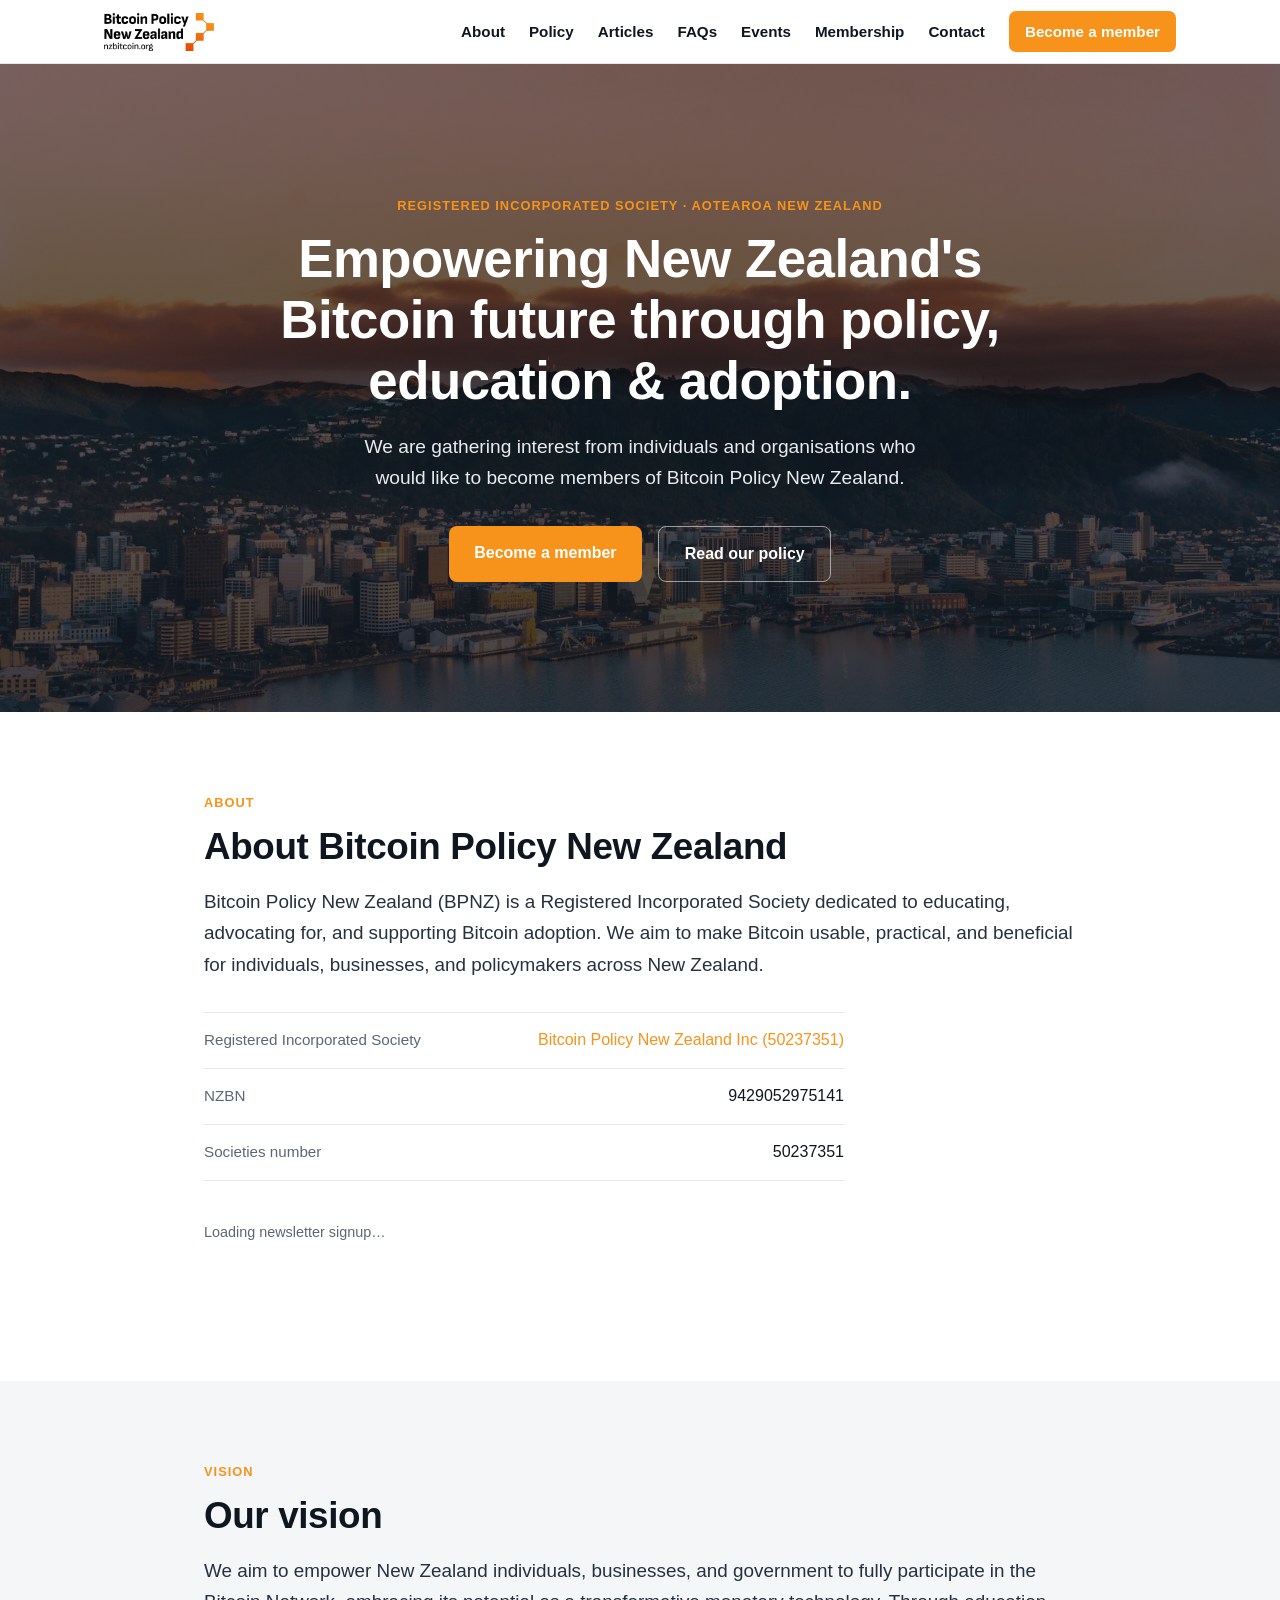
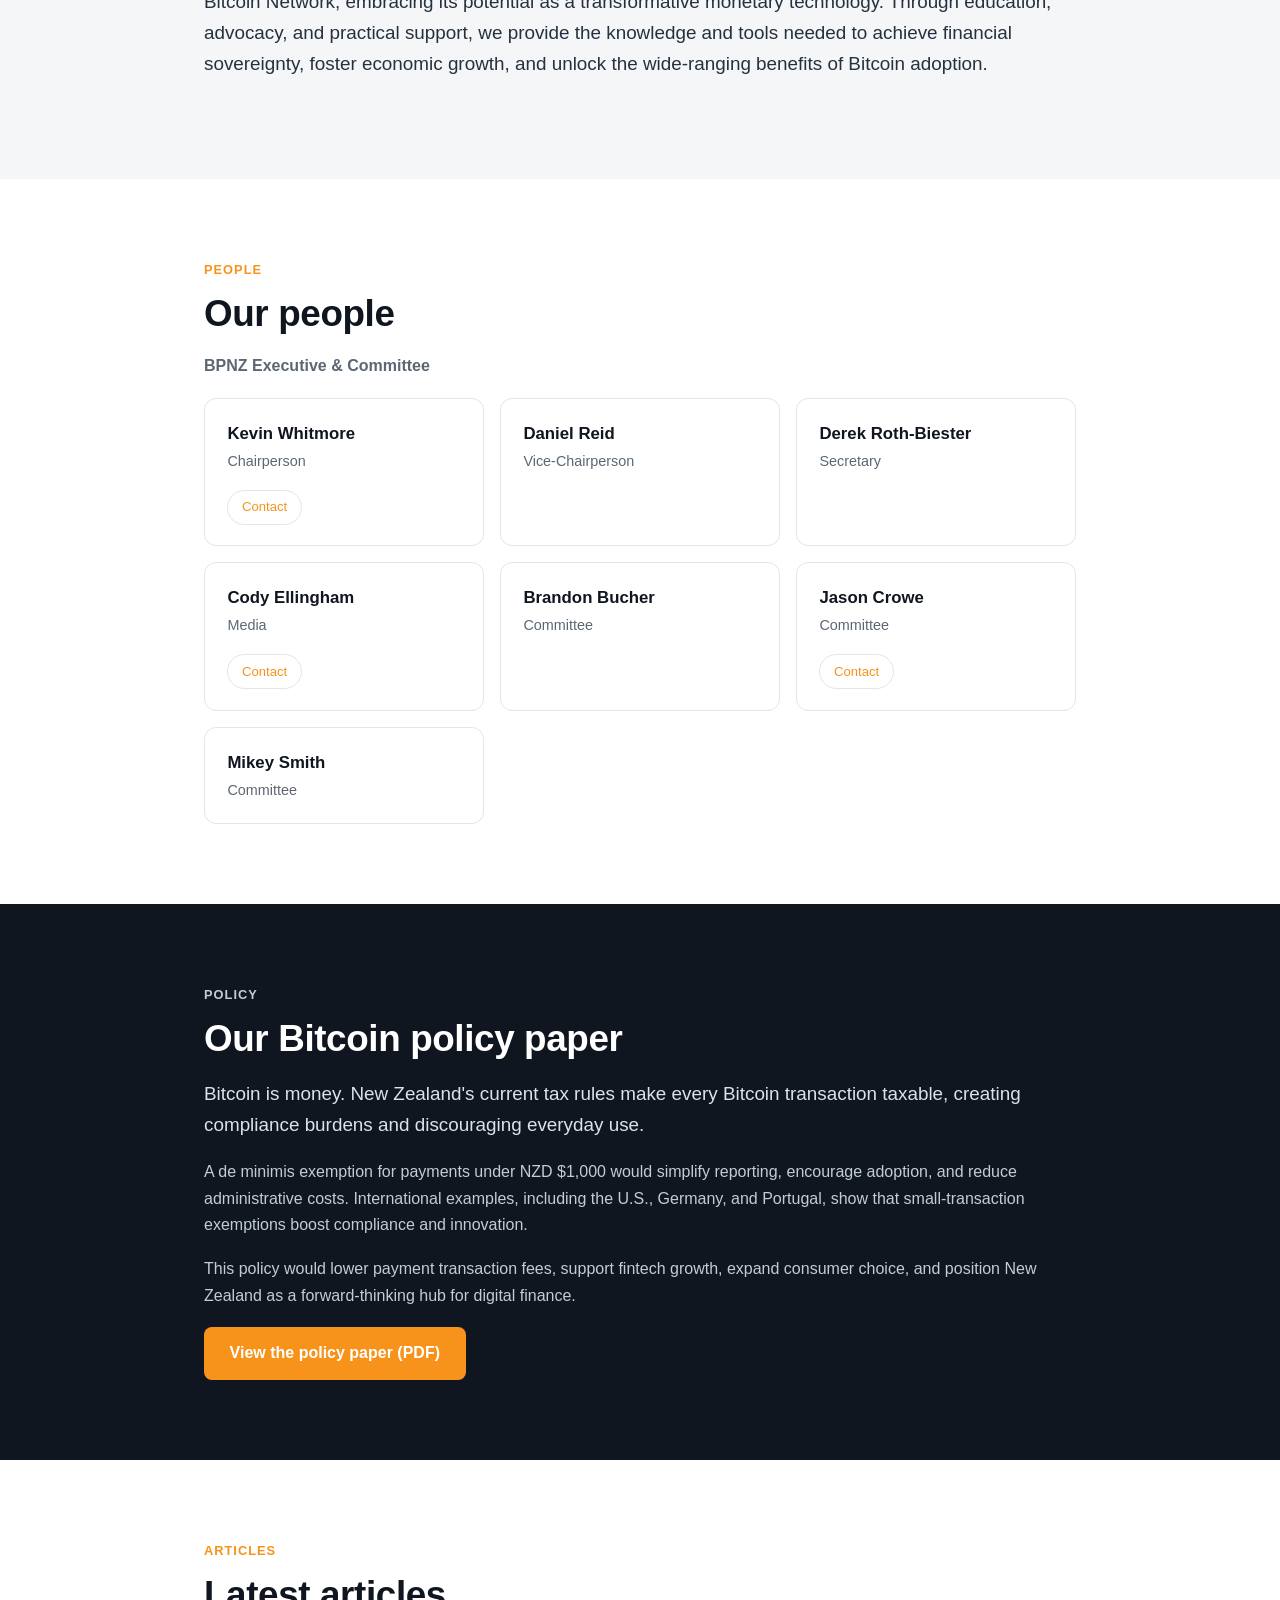
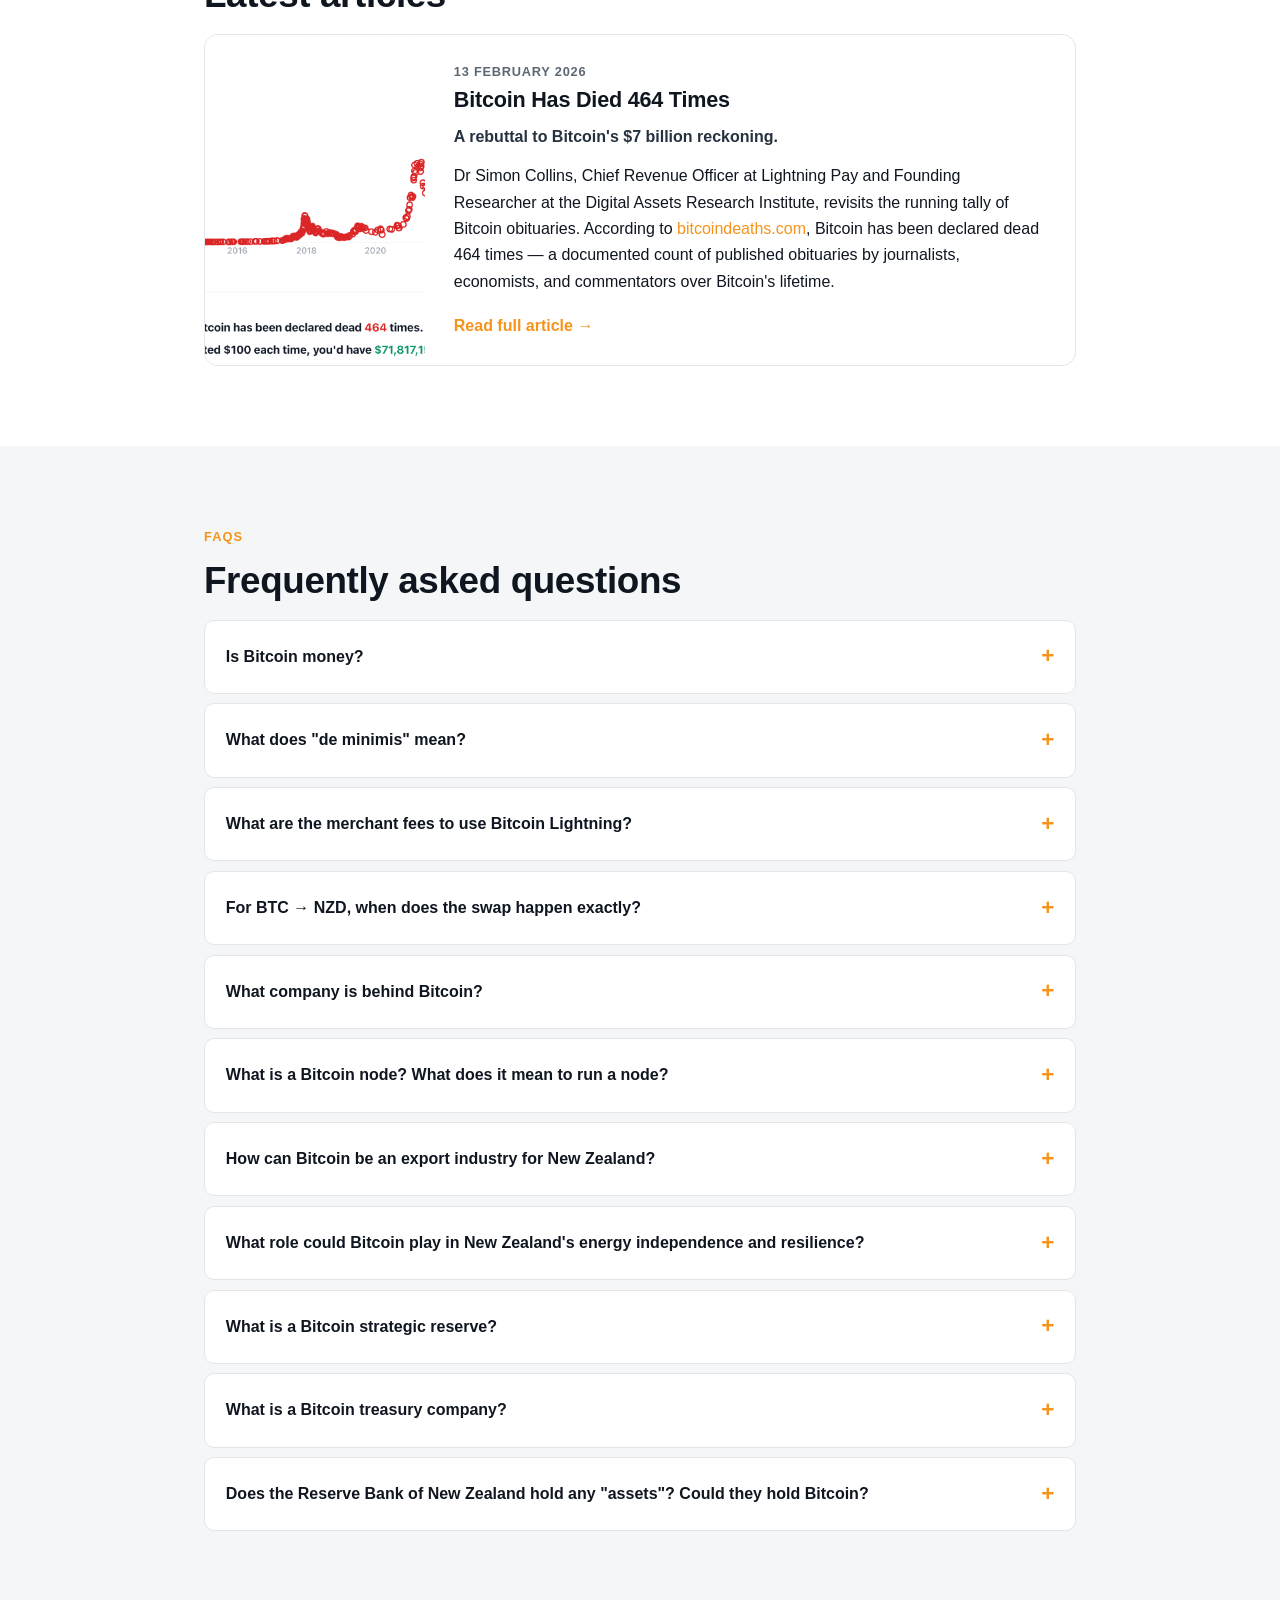
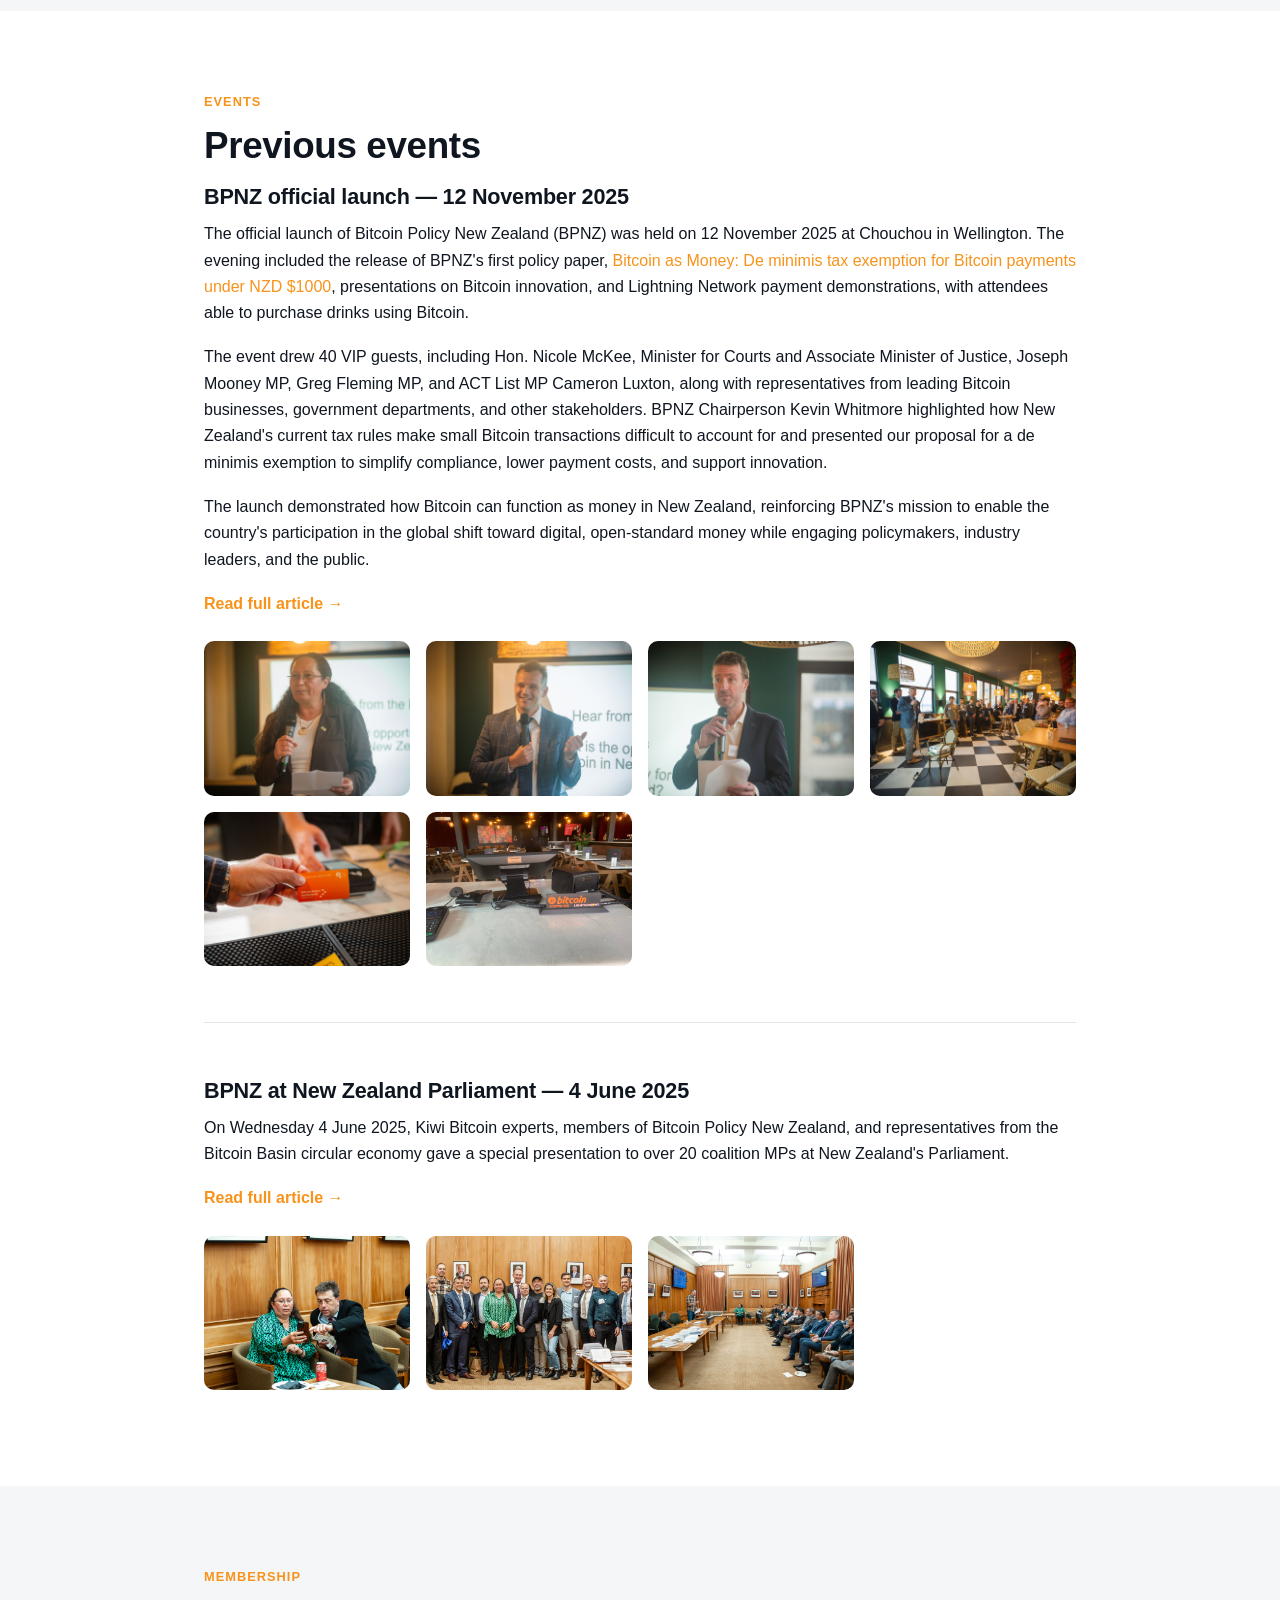
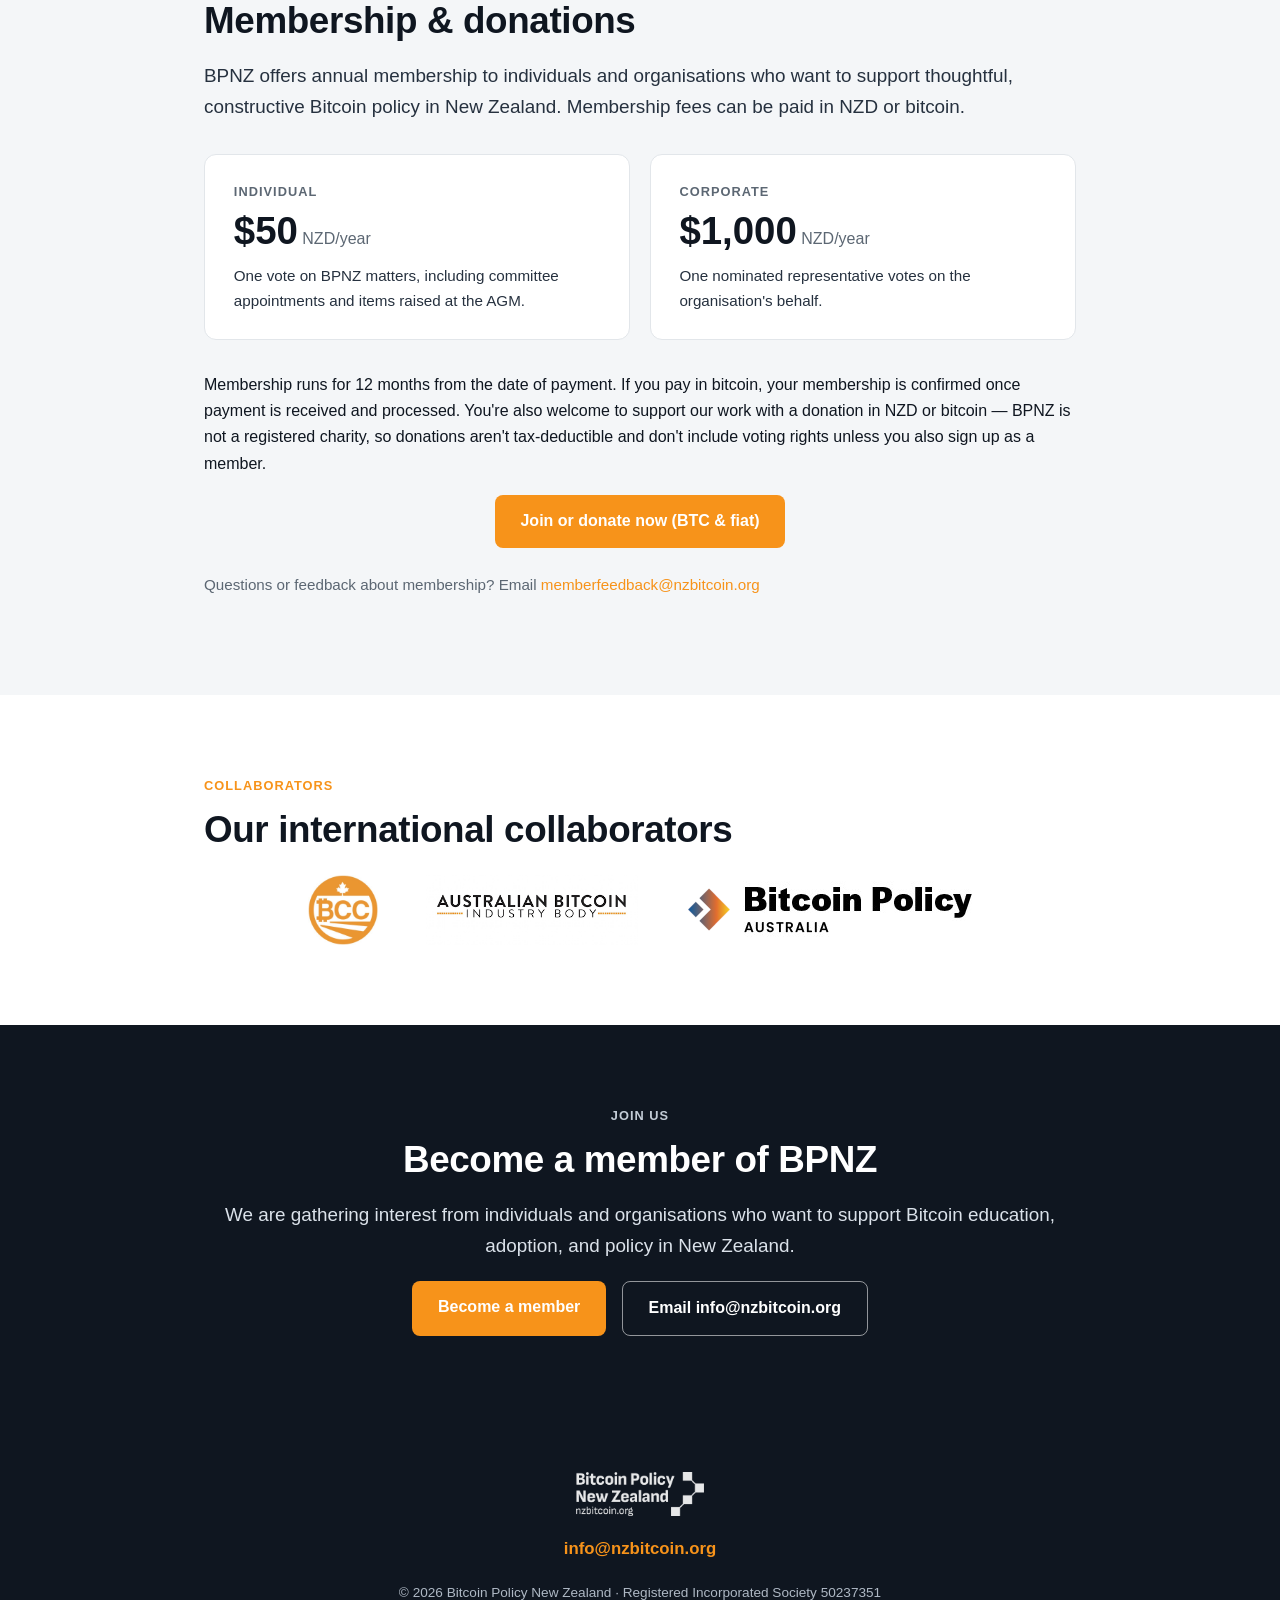
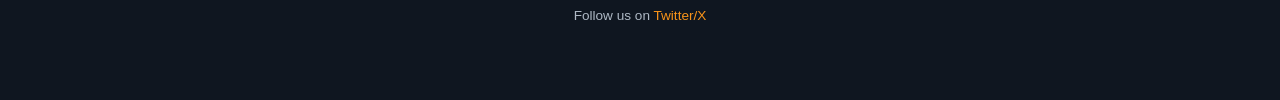
==== index.html @ 6578c751 "Add files via upload" ====
<!DOCTYPE html>
<html lang="en">
<head>
<meta charset="UTF-8">
<meta name="viewport" content="width=device-width, initial-scale=1.0">
<title>Bitcoin Policy New Zealand — Bitcoin for Kiwis</title>
<meta name="description" content="Bitcoin Policy New Zealand is a Registered Incorporated Society promoting Bitcoin education, adoption, and policy in New Zealand.">
<link rel="icon" href="favicon.png" type="image/png">

<!-- Open Graph / Facebook -->
<meta property="og:type" content="website">
<meta property="og:url" content="https://nzbitcoin.org/">
<meta property="og:title" content="Bitcoin Policy New Zealand">
<meta property="og:description" content="Promoting the adoption and use of Bitcoin in New Zealand.">
<meta property="og:image" content="https://nzbitcoin.org/ogp.jpg">

<!-- Twitter Card -->
<meta name="twitter:card" content="summary_large_image">
<meta name="twitter:title" content="Bitcoin Policy New Zealand">
<meta name="twitter:description" content="Promoting the adoption and use of Bitcoin in New Zealand.">
<meta name="twitter:image" content="https://nzbitcoin.org/ogp.jpg">

<style>
/* ============================================================
   Bitcoin Policy New Zealand — shared stylesheet
   Used by index.html and every article page.
   Colour + type tokens live in :root so they are easy to change.
   ============================================================ */

:root{
  --orange:      #f7931a;   /* Bitcoin brand orange */
  --orange-dark: #e07b00;
  --ink:         #0f1620;   /* deep navy-black, page text + dark bands */
  --ink-soft:    #26313f;
  --paper:       #ffffff;
  --tint:        #f4f6f8;   /* light grey band */
  --line:        #e2e6ea;   /* hairline dividers */
  --muted:       #5c6773;   /* secondary text */
  --wrap:        920px;

  --display: -apple-system, BlinkMacSystemFont, 'Segoe UI', Roboto, Helvetica, Arial, sans-serif;
  --body:    -apple-system, BlinkMacSystemFont, 'Segoe UI', Roboto, Helvetica, Arial, sans-serif;
}

*{ box-sizing:border-box; }

html{ scroll-behavior:smooth; }

body{
  margin:0;
  font-family:var(--body);
  color:var(--ink);
  background:var(--paper);
  line-height:1.65;
  -webkit-font-smoothing:antialiased;
}

img{ max-width:100%; display:block; }

a{ color:var(--orange); text-decoration:none; }
a:hover{ text-decoration:underline; }

h1,h2,h3{ font-family:var(--display); line-height:1.15; letter-spacing:-0.01em; }

/* ---------- Layout helpers ---------- */
.wrap{ max-width:var(--wrap); margin:0 auto; padding:0 1.5rem; }
.wrap-center{ text-align:center; }

.band{ padding:5rem 0; }
.band-tint{ background:var(--tint); }
.band-dark{ background:var(--ink); color:#e8ecf1; }
.band-dark p{ color:#c3ccd6; }
.band-dark h2{ color:#fff; }
.band-dark a{ color:var(--orange); }

/* ---------- Eyebrow (small section label) ---------- */
.eyebrow{
  font-family:var(--display);
  font-weight:600;
  font-size:.8rem;
  letter-spacing:.08em;
  text-transform:uppercase;
  color:var(--orange);
  margin:0 0 .8rem;
}
.eyebrow-light{ color:var(--orange); }

/* ---------- Headings + text ---------- */
h2{ font-size:clamp(1.7rem, 3vw, 2.3rem); font-weight:700; margin:0 0 1.1rem; }
h3{ font-size:1.35rem; font-weight:700; margin:0 0 .7rem; }
.lead{ font-size:1.18rem; color:var(--ink-soft); margin:0 0 1.2rem; }
.band-dark .lead{ color:#dbe2ea; }
p{ margin:0 0 1.1rem; }
.section-note{ font-family:var(--display); font-weight:600; color:var(--muted); margin:0 0 1.2rem; }

/* ---------- Buttons ---------- */
.btn{
  display:inline-block;
  font-family:var(--display);
  font-weight:700;
  font-size:1rem;
  padding:.85rem 1.6rem;
  border-radius:8px;
  cursor:pointer;
  transition:transform .15s ease, background .2s ease;
}
.btn:hover{ text-decoration:none; transform:translateY(-1px); }
.btn-primary,
.btn-primary:link,
.btn-primary:visited{ background:var(--orange); color:#fff; }
.btn-primary:hover{ background:var(--orange-dark); color:#fff; }
.btn-ghost,
.btn-ghost:link,
.btn-ghost:visited{ background:transparent; color:#fff; border:1.5px solid rgba(255,255,255,.55); }
.btn-ghost:hover{ border-color:#fff; }
.band:not(.band-dark) .btn-ghost{ color:var(--ink); border-color:var(--line); }

/* ---------- Site nav ---------- */
.site-nav{
  position:sticky; top:0; z-index:50;
  background:rgba(255,255,255,.92);
  backdrop-filter:saturate(180%) blur(10px);
  border-bottom:1px solid var(--line);
}
.nav-inner{
  max-width:1120px; margin:0 auto;
  display:flex; align-items:center; justify-content:space-between;
  padding:.7rem 1.5rem;
}
.nav-logo img{ height:38px; width:auto; }
.nav-links{ display:flex; align-items:center; gap:1.5rem; }
.nav-links a{
  font-family:var(--display); font-weight:600; font-size:.95rem;
  color:var(--ink);
}
.nav-links a:hover{ color:var(--orange); text-decoration:none; }
.nav-cta{
  background:var(--orange); color:#fff !important;
  padding:.5rem 1rem; border-radius:7px;
}
.nav-cta:hover{ background:var(--orange-dark); }

.nav-toggle{
  display:none; flex-direction:column; gap:5px;
  background:none; border:none; cursor:pointer; padding:.4rem;
}
.nav-toggle span{ width:24px; height:2px; background:var(--ink); display:block; }

/* ---------- Hero ---------- */
.hero{
  position:relative;
  background-size:cover; background-position:center;
  color:#fff;
  padding:7rem 1.5rem;
  min-height:72vh;
  display:flex; align-items:center;
}
.hero-overlay{
  position:absolute; inset:0;
  background:linear-gradient(180deg, rgba(15,22,32,.55), rgba(15,22,32,.78));
}
.hero-content{ position:relative; max-width:760px; margin:0 auto; text-align:center; }
.hero h1{
  font-size:clamp(2rem, 5vw, 3.3rem);
  font-weight:700;
  margin:0 0 1.2rem;
}
.hero-lede{ font-size:1.2rem; color:#e8ecf1; margin:0 auto 2rem; max-width:600px; }
.hero-actions{ display:flex; gap:1rem; justify-content:center; flex-wrap:wrap; }

/* ---------- Organisation details ---------- */
.org-details{
  margin:2rem 0;
  border-top:1px solid var(--line);
  max-width:640px;
}
.org-row{
  display:grid;
  grid-template-columns:1fr auto;
  gap:1.5rem;
  align-items:baseline;
  padding:.9rem 0;
  border-bottom:1px solid var(--line);
}
.org-row dt{ color:var(--muted); font-size:.95rem; }
.org-row dd{ margin:0; font-weight:500; text-align:right; }

/* ---------- People grid ---------- */
.people-grid{
  list-style:none; padding:0; margin:0;
  display:grid; grid-template-columns:repeat(auto-fill, minmax(240px,1fr)); gap:1rem;
}
.person{
  background:var(--paper);
  border:1px solid var(--line);
  border-radius:12px;
  padding:1.3rem 1.4rem;
  display:flex;
  flex-direction:column;
  justify-content:space-between;
  gap:1rem;
}
.person-info{ display:flex; flex-direction:column; gap:.15rem; }
.person-name{ font-family:var(--display); font-weight:600; font-size:1.05rem; }
.person-role{ color:var(--muted); font-size:.9rem; font-weight:500; }
.person-email{
  align-self:flex-start;
  font-family:var(--display); font-weight:500; font-size:.82rem;
  color:var(--orange);
  border:1px solid var(--line);
  border-radius:999px;
  padding:.35rem .85rem;
  white-space:nowrap;
  transition:background .15s ease, border-color .15s ease;
}
.person-email:hover{ text-decoration:none; background:var(--orange); color:#fff; border-color:var(--orange); }

/* ---------- Newsletter embed (MailerLite) ---------- */
/* MailerLite's script injects the form into this div. The min-height and
   spacing here stop the container collapsing before/while the form loads. */
.ml-embedded{
  margin:2.5rem 0 0;
  min-height:80px;
}
.ml-embedded:empty::before{
  content:"Loading newsletter signup…";
  display:block;
  color:var(--muted);
  font-size:.9rem;
}

/* ---------- Membership tiers ---------- */
.tiers{
  display:grid;
  grid-template-columns:repeat(auto-fit, minmax(240px,1fr));
  gap:1.2rem;
  margin:2rem 0;
}
.tier{
  background:var(--paper);
  border:1px solid var(--line);
  border-radius:12px;
  padding:1.6rem 1.8rem;
}
.tier-name{
  font-weight:600; font-size:.8rem; letter-spacing:.08em; text-transform:uppercase;
  color:var(--muted); margin:0 0 .6rem;
}
.tier-price{
  font-size:2.4rem; font-weight:700; color:var(--ink); margin:0 0 .8rem; line-height:1;
}
.tier-price span{ font-size:1rem; font-weight:400; color:var(--muted); }
.tier-note{ margin:0; color:var(--ink-soft); font-size:.95rem; }
.membership-feedback{ margin-top:1.5rem; color:var(--muted); font-size:.95rem; }

/* ---------- Articles ---------- */
.article-list{ display:grid; gap:2rem; }
.article-card{
  display:grid; grid-template-columns:220px 1fr; gap:1.8rem;
  background:var(--paper);
  border:1px solid var(--line);
  border-radius:14px;
  overflow:hidden;
  transition:box-shadow .2s ease, transform .2s ease;
}
.article-card:hover{ box-shadow:0 12px 30px rgba(15,22,32,.09); transform:translateY(-2px); }
.article-thumb{ display:block; }
.article-thumb img{ height:100%; width:100%; object-fit:cover; }
.article-body{ padding:1.6rem 1.8rem 1.6rem 0; }
.article-date{ font-family:var(--display); font-weight:600; font-size:.8rem; letter-spacing:.06em; text-transform:uppercase; color:var(--muted); margin:0 0 .4rem; }
.article-standfirst{ font-weight:600; color:var(--ink-soft); margin:0 0 .8rem; }
.read-more{ font-family:var(--display); font-weight:700; }

/* ---------- FAQ ---------- */
.faq{ display:grid; gap:.6rem; }
.faq details{
  background:var(--paper);
  border:1px solid var(--line);
  border-radius:10px;
  padding:0 1.3rem;
}
.faq summary{
  font-family:var(--display); font-weight:600;
  cursor:pointer; list-style:none;
  padding:1.1rem 0;
  display:flex; justify-content:space-between; align-items:center; gap:1rem;
}
.faq summary::-webkit-details-marker{ display:none; }
.faq summary::after{ content:"+"; color:var(--orange); font-size:1.4rem; font-weight:700; }
.faq details[open] summary::after{ content:"–"; }
.faq details > p, .faq details > ul{ margin:0 0 1.2rem; color:var(--ink-soft); }
.faq details > ul{ padding-left:1.2rem; }

/* ---------- Events + gallery ---------- */
.event{ margin-bottom:1rem; }
.gallery{
  display:grid; grid-template-columns:repeat(auto-fill, minmax(200px,1fr)); gap:1rem;
  margin-top:1.5rem;
}
.gallery img{ border-radius:10px; aspect-ratio:4/3; object-fit:cover; width:100%; }
.rule{ border:none; border-top:1px solid var(--line); margin:3.5rem 0; }

/* ---------- Sponsors ---------- */
.sponsors{
  display:flex; align-items:center; justify-content:center;
  gap:3rem; flex-wrap:wrap; margin-top:1.5rem;
}
.sponsors img{ max-height:70px; width:auto; filter:grayscale(.15); transition:filter .2s ease; }
.sponsors a:hover img{ filter:grayscale(0); }

/* ---------- Footer ---------- */
.site-footer{ background:var(--ink); color:#aeb8c4; padding:3.5rem 0; text-align:center; }
.footer-logo{ height:44px; width:auto; margin:0 auto 1.2rem; filter:brightness(0) invert(1); opacity:.9; }
.footer-contact a{ font-family:var(--display); font-weight:700; font-size:1.05rem; }
.footer-meta{ font-size:.85rem; margin-top:1rem; line-height:1.7; }

/* ============================================================
   Article page specific
   ============================================================ */
.article-page{ max-width:720px; margin:0 auto; padding:3.5rem 1.5rem 4rem; }
.article-page .back-link{ font-family:var(--display); font-weight:600; font-size:.9rem; display:inline-block; margin-bottom:2rem; }
.article-page h1{ font-size:clamp(1.9rem, 4vw, 2.7rem); font-weight:700; margin:0 0 .8rem; }
.article-page .article-meta{ font-family:var(--display); font-weight:600; color:var(--muted); text-transform:uppercase; letter-spacing:.06em; font-size:.8rem; margin:0 0 2rem; }
.article-page .article-hero{ border-radius:14px; margin:0 0 2rem; }
.article-page p{ font-size:1.12rem; color:var(--ink-soft); }
.article-page h2{ font-size:1.5rem; margin-top:2.5rem; }
.article-page blockquote{
  border-left:4px solid var(--orange);
  margin:2rem 0; padding:.4rem 0 .4rem 1.5rem;
  font-size:1.2rem; font-style:italic; color:var(--ink);
}

/* ============================================================
   Responsive
   ============================================================ */
/* Nav collapses to hamburger a bit earlier so the row never crowds */
@media (max-width:900px){
  .nav-links{
    position:fixed; inset:57px 0 auto 0;
    flex-direction:column; align-items:flex-start; gap:0;
    background:#fff; border-bottom:1px solid var(--line);
    padding:.5rem 1.5rem 1.2rem;
    display:none;
  }
  .nav-links.open{ display:flex; }
  .nav-links a{ padding:.8rem 0; width:100%; }
  .nav-cta{ margin-top:.8rem; padding:.7rem 1.1rem; width:auto; text-align:center; }
  .nav-toggle{ display:flex; }
}

@media (max-width:820px){
  .article-card{ grid-template-columns:1fr; }
  .article-thumb img{ height:200px; }
  .article-body{ padding:0 1.4rem 1.6rem; }
}

@media (prefers-reduced-motion:reduce){
  *{ scroll-behavior:auto !important; transition:none !important; }
}

</style>

<!-- MailerLite Universal -->
<script>
  (function(w,d,e,u,f,l,n){w[f]=w[f]||function(){(w[f].q=w[f].q||[])
  .push(arguments);},l=d.createElement(e),l.async=1,l.src=u,
  n=d.getElementsByTagName(e)[0],n.parentNode.insertBefore(l,n);})
  (window,document,'script','https://assets.mailerlite.com/js/universal.js','ml');
  ml('account', '2349931');
</script>
<!-- End MailerLite Universal -->
</head>
<body>

<!-- ============================================================
     SITE NAVIGATION  (shared across all pages)
     ============================================================ -->
<header class="site-nav" id="top">
  <div class="nav-inner">
    <a class="nav-logo" href="index.html">
      <img src="logo.png" alt="Bitcoin Policy New Zealand">
    </a>
    <button class="nav-toggle" aria-label="Toggle menu" aria-expanded="false">
      <span></span><span></span><span></span>
    </button>
    <nav class="nav-links">
      <a href="#about">About</a>
      <a href="#policy">Policy</a>
      <a href="#articles">Articles</a>
      <a href="#faqs">FAQs</a>
      <a href="#events">Events</a>
      <a href="#membership">Membership</a>
      <a href="#contact">Contact</a>
      <a class="nav-cta" href="https://btcpay.nzbitcoin.org/" target="_blank" rel="noopener">Become a member</a>
    </nav>
  </div>
</header>

<!-- ============================================================
     HERO
     ============================================================ -->
<section class="hero" style="background-image:url('wellington.jpg');">
  <div class="hero-overlay"></div>
  <div class="hero-content">
    <p class="eyebrow eyebrow-light">Registered Incorporated Society · Aotearoa New Zealand</p>
    <h1>Empowering New Zealand's Bitcoin future through policy, education&nbsp;&amp; adoption.</h1>
    <p class="hero-lede">We are gathering interest from individuals and organisations who would like to become members of Bitcoin Policy New Zealand.</p>
    <div class="hero-actions">
      <a class="btn btn-primary" href="https://btcpay.nzbitcoin.org/" target="_blank" rel="noopener">Become a member</a>
      <a class="btn btn-ghost" href="#policy">Read our policy</a>
    </div>
  </div>
</section>

<main>

<!-- ============================================================
     ABOUT  ·  content zone
     ============================================================ -->
<section class="band" id="about">
  <div class="wrap">
    <p class="eyebrow">About</p>
    <h2>About Bitcoin Policy New Zealand</h2>
    <p class="lead">Bitcoin Policy New Zealand (BPNZ) is a Registered Incorporated Society dedicated to educating, advocating for, and supporting Bitcoin adoption. We aim to make Bitcoin usable, practical, and beneficial for individuals, businesses, and policymakers across New Zealand.</p>

    <dl class="org-details">
      <div class="org-row">
        <dt>Registered Incorporated Society</dt>
        <dd><a target="_blank" rel="noopener" href="https://app.businessregisters.govt.nz/sber-businesses/viewInstance/view.html?id=229a78e05307b6d8bf1b29667f00cb17c194dfdf770473d6">Bitcoin Policy New Zealand Inc (50237351)</a></dd>
      </div>
      <div class="org-row">
        <dt>NZBN</dt>
        <dd>9429052975141</dd>
      </div>
      <div class="org-row">
        <dt>Societies number</dt>
        <dd>50237351</dd>
      </div>
    </dl>

    <div class="ml-embedded" data-form="wh4HwA"></div>
  </div>
</section>

<!-- ============================================================
     VISION  ·  content zone
     ============================================================ -->
<section class="band band-tint" id="vision">
  <div class="wrap">
    <p class="eyebrow">Vision</p>
    <h2>Our vision</h2>
    <p class="lead">We aim to empower New Zealand individuals, businesses, and government to fully participate in the Bitcoin Network, embracing its potential as a transformative monetary technology. Through education, advocacy, and practical support, we provide the knowledge and tools needed to achieve financial sovereignty, foster economic growth, and unlock the wide-ranging benefits of Bitcoin adoption.</p>
  </div>
</section>

<!-- ============================================================
     PEOPLE  ·  content zone
     ============================================================ -->
<section class="band" id="people">
  <div class="wrap">
    <p class="eyebrow">People</p>
    <h2>Our people</h2>
    <p class="section-note">BPNZ Executive &amp; Committee</p>
    <ul class="people-grid">
      <li class="person">
        <div class="person-info">
          <span class="person-name">Kevin Whitmore</span>
          <span class="person-role">Chairperson</span>
        </div>
        <a class="person-email" href="mailto:kev@nzbitcoin.org">Contact</a>
      </li>
      <li class="person">
        <div class="person-info">
          <span class="person-name">Daniel Reid</span>
          <span class="person-role">Vice-Chairperson</span>
        </div>
      </li>
      <li class="person">
        <div class="person-info">
          <span class="person-name">Derek Roth-Biester</span>
          <span class="person-role">Secretary</span>
        </div>
      </li>
      <li class="person">
        <div class="person-info">
          <span class="person-name">Cody Ellingham</span>
          <span class="person-role">Media</span>
        </div>
        <a class="person-email" href="mailto:cody.ellingham@nzbitcoin.org">Contact</a>
      </li>
      <li class="person">
        <div class="person-info">
          <span class="person-name">Brandon Bucher</span>
          <span class="person-role">Committee</span>
        </div>
      </li>
      <li class="person">
        <div class="person-info">
          <span class="person-name">Jason Crowe</span>
          <span class="person-role">Committee</span>
        </div>
        <a class="person-email" href="mailto:jason.crowe@nzbitcoin.org">Contact</a>
      </li>
      <li class="person">
        <div class="person-info">
          <span class="person-name">Mikey Smith</span>
          <span class="person-role">Committee</span>
        </div>
      </li>
    </ul>
  </div>
</section>

<!-- ============================================================
     POLICY  ·  content zone
     ============================================================ -->
<section class="band band-dark" id="policy">
  <div class="wrap">
    <p class="eyebrow eyebrow-light">Policy</p>
    <h2>Our Bitcoin policy paper</h2>
    <p class="lead">Bitcoin is money. New Zealand's current tax rules make every Bitcoin transaction taxable, creating compliance burdens and discouraging everyday use.</p>
    <p>A de minimis exemption for payments under NZD&nbsp;$1,000 would simplify reporting, encourage adoption, and reduce administrative costs. International examples, including the U.S., Germany, and Portugal, show that small-transaction exemptions boost compliance and innovation.</p>
    <p>This policy would lower payment transaction fees, support fintech growth, expand consumer choice, and position New Zealand as a forward-thinking hub for digital finance.</p>
    <a class="btn btn-primary" target="_blank" rel="noopener" href="BPNZ_Policy_Paper_De_minimis_Tax_Exemption_2025-11-12.pdf">View the policy paper (PDF)</a>
  </div>
</section>

<!-- ============================================================
     ARTICLES  ·  content zone
     Add new articles by copying an <article class="article-card"> block
     and creating a matching page in /articles/ from article-template.html
     ============================================================ -->
<section class="band" id="articles">
  <div class="wrap">
    <p class="eyebrow">Articles</p>
    <h2>Latest articles</h2>

    <div class="article-list">

      <!-- ARTICLE CARD START -->
      <article class="article-card">
        <a class="article-thumb" href="Bitcoin-Has-Died-464-Times.pdf" target="_blank" rel="noopener">
          <img src="bitcoin-deaths.png" alt="How many times has Bitcoin died?">
        </a>
        <div class="article-body">
          <p class="article-date">13 February 2026</p>
          <h3>Bitcoin Has Died 464 Times</h3>
          <p class="article-standfirst">A rebuttal to Bitcoin's $7 billion reckoning.</p>
          <p>Dr Simon Collins, Chief Revenue Officer at Lightning Pay and Founding Researcher at the Digital Assets Research Institute, revisits the running tally of Bitcoin obituaries. According to <a target="_blank" rel="noopener" href="https://bitcoindeaths.com/">bitcoindeaths.com</a>, Bitcoin has been declared dead 464 times — a documented count of published obituaries by journalists, economists, and commentators over Bitcoin's lifetime.</p>
          <a class="read-more" target="_blank" rel="noopener" href="Bitcoin-Has-Died-464-Times.pdf">Read full article →</a>
        </div>
      </article>
      <!-- ARTICLE CARD END -->

    </div>
  </div>
</section>

<!-- ============================================================
     FAQs  ·  content zone
     ============================================================ -->
<section class="band band-tint" id="faqs">
  <div class="wrap">
    <p class="eyebrow">FAQs</p>
    <h2>Frequently asked questions</h2>

    <div class="faq">
      <details>
        <summary>Is Bitcoin money?</summary>
        <p>Yes. Bitcoin functions as a store of value, medium of exchange, and unit of account, though it is not currently legal tender in New Zealand.</p>
      </details>
      <details>
        <summary>What does "de minimis" mean?</summary>
        <p>It means "too small to matter" in legal terms, often referring to tax exemptions for small amounts below a certain threshold.</p>
      </details>
      <details>
        <summary>What are the merchant fees to use Bitcoin Lightning?</summary>
        <p>Typically fractions of a cent for routing, plus any service fees from the provider.</p>
      </details>
      <details>
        <summary>For BTC → NZD, when does the swap happen exactly?</summary>
        <p>The swap occurs when the payment provider converts Bitcoin to NZD. Lightning settlement is instant, exchange settlement is seconds to minutes, and bank transfer can be up to 1–2 business days.</p>
      </details>
      <details>
        <summary>What company is behind Bitcoin?</summary>
        <p>No single company owns Bitcoin. It is an open, decentralised network. The Bitcoin Lightning network is also open-source and maintained by independent contributors.</p>
      </details>
      <details>
        <summary>What is a Bitcoin node? What does it mean to run a node?</summary>
        <p>A node is software that stores and verifies the Bitcoin blockchain. Running a node means enforcing the rules yourself and increasing security and independence.</p>
      </details>
      <details>
        <summary>How can Bitcoin be an export industry for New Zealand?</summary>
        <ul>
          <li>Through exporting energy via Bitcoin mining.</li>
          <li>Through software, services, and infrastructure built on Bitcoin and Lightning.</li>
          <li>Through education, IP, and technology development.</li>
        </ul>
      </details>
      <details>
        <summary>What role could Bitcoin play in New Zealand's energy independence and resilience?</summary>
        <ul>
          <li>Stabilising electricity demand.</li>
          <li>Monetising surplus renewable energy.</li>
          <li>Supporting remote or isolated energy projects.</li>
          <li>Helping finance new hydro, geothermal, and wind generation.</li>
        </ul>
      </details>
      <details>
        <summary>What is a Bitcoin strategic reserve?</summary>
        <p>A government-held Bitcoin reserve used for long-term savings, diversification, and protection against currency debasement.</p>
      </details>
      <details>
        <summary>What is a Bitcoin treasury company?</summary>
        <p>A company that holds Bitcoin as a core reserve asset for protection against inflation, diversification, or strategic positioning.</p>
      </details>
      <details>
        <summary>Does the Reserve Bank of New Zealand hold any "assets"? Could they hold Bitcoin?</summary>
        <p>Yes, the RBNZ holds foreign reserves and government bonds. They do not currently hold Bitcoin, but could do so if policy and legislation changed.</p>
      </details>
    </div>
  </div>
</section>

<!-- ============================================================
     EVENTS  ·  content zone
     ============================================================ -->
<section class="band" id="events">
  <div class="wrap">
    <p class="eyebrow">Events</p>
    <h2>Previous events</h2>

    <div class="event">
      <h3>BPNZ official launch — 12 November 2025</h3>
      <p>The official launch of Bitcoin Policy New Zealand (BPNZ) was held on 12 November 2025 at Chouchou in Wellington. The evening included the release of BPNZ's first policy paper, <a target="_blank" rel="noopener" href="BPNZ_Policy_Paper_De_minimis_Tax_Exemption_2025-11-12.pdf">Bitcoin as Money: De minimis tax exemption for Bitcoin payments under NZD $1000</a>, presentations on Bitcoin innovation, and Lightning Network payment demonstrations, with attendees able to purchase drinks using Bitcoin.</p>
      <p>The event drew 40 VIP guests, including Hon. Nicole McKee, Minister for Courts and Associate Minister of Justice, Joseph Mooney MP, Greg Fleming MP, and ACT List MP Cameron Luxton, along with representatives from leading Bitcoin businesses, government departments, and other stakeholders. BPNZ Chairperson Kevin Whitmore highlighted how New Zealand's current tax rules make small Bitcoin transactions difficult to account for and presented our proposal for a de minimis exemption to simplify compliance, lower payment costs, and support innovation.</p>
      <p>The launch demonstrated how Bitcoin can function as money in New Zealand, reinforcing BPNZ's mission to enable the country's participation in the global shift toward digital, open-standard money while engaging policymakers, industry leaders, and the public.</p>
      <p><a class="read-more" target="_blank" rel="noopener" href="https://www.thetransformationofvalue.com/articles/lightning-bolts-of-bitcoin-innovation-strike-the-capital">Read full article →</a></p>
      <div class="gallery">
        <img src="Hon-Nicole-McKee-BPNZ-launch.jpg" alt="Hon. Nicole McKee at the BPNZ Wellington launch" loading="lazy">
        <img src="Joseph-Mooney-BPNZ.jpg" alt="Joseph Mooney MP at the BPNZ launch" loading="lazy">
        <img src="BPNZ-chairperson-Kevin-Whitmore.jpg" alt="BPNZ Chairperson Kevin Whitmore" loading="lazy">
        <img src="BPNZ-launch-event.jpg" alt="The BPNZ launch event" loading="lazy">
        <img src="Bitcoin-Lightning-card-being-used-for-payments.jpg" alt="A Bitcoin Lightning card being used for payments" loading="lazy">
        <img src="Bitcoin-point-of-sale-Chouchou.jpg" alt="Bitcoin point of sale at Chouchou, Wellington" loading="lazy">
      </div>
    </div>

    <hr class="rule">

    <div class="event">
      <h3>BPNZ at New Zealand Parliament — 4 June 2025</h3>
      <p>On Wednesday 4 June 2025, Kiwi Bitcoin experts, members of Bitcoin Policy New Zealand, and representatives from the Bitcoin Basin circular economy gave a special presentation to over 20 coalition MPs at New Zealand's Parliament.</p>
      <p><a class="read-more" target="_blank" rel="noopener" href="https://www.thetransformationofvalue.com/articles/new-zealand-parliament-buzzes-with-bitcoin">Read full article →</a></p>
      <div class="gallery">
        <img src="gallery1.jpg" alt="BPNZ presentation at Parliament" loading="lazy">
        <img src="gallery2.jpg" alt="BPNZ presentation at Parliament" loading="lazy">
        <img src="gallery3.jpg" alt="BPNZ presentation at Parliament" loading="lazy">
      </div>
    </div>
  </div>
</section>

<!-- ============================================================
     MEMBERSHIP  ·  content zone
     Summary only — payment + full terms handled at BTCPay.
     ============================================================ -->
<section class="band band-tint" id="membership">
  <div class="wrap">
    <p class="eyebrow">Membership</p>
    <h2>Membership &amp; donations</h2>
    <p class="lead">BPNZ offers annual membership to individuals and organisations who want to support thoughtful, constructive Bitcoin policy in New Zealand. Membership fees can be paid in NZD or bitcoin.</p>

    <div class="tiers">
      <div class="tier">
        <p class="tier-name">Individual</p>
        <p class="tier-price">$50<span>&nbsp;NZD/year</span></p>
        <p class="tier-note">One vote on BPNZ matters, including committee appointments and items raised at the AGM.</p>
      </div>
      <div class="tier">
        <p class="tier-name">Corporate</p>
        <p class="tier-price">$1,000<span>&nbsp;NZD/year</span></p>
        <p class="tier-note">One nominated representative votes on the organisation's behalf.</p>
      </div>
    </div>

    <p>Membership runs for 12 months from the date of payment. If you pay in bitcoin, your membership is confirmed once payment is received and processed. You're also welcome to support our work with a donation in NZD or bitcoin — BPNZ is not a registered charity, so donations aren't tax-deductible and don't include voting rights unless you also sign up as a member.</p>

    <div class="hero-actions">
      <a class="btn btn-primary" href="https://btcpay.nzbitcoin.org/" target="_blank" rel="noopener">Join or donate now (BTC &amp; fiat)</a>
    </div>

    <p class="membership-feedback">Questions or feedback about membership? Email <a href="mailto:memberfeedback@nzbitcoin.org">memberfeedback@nzbitcoin.org</a></p>
  </div>
</section>

<!-- ============================================================
     COLLABORATORS  ·  content zone
     ============================================================ -->
<section class="band" id="collaborators">
  <div class="wrap">
    <p class="eyebrow">Collaborators</p>
    <h2>Our international collaborators</h2>
    <div class="sponsors">
      <a href="https://bitcoincoalition.ca/" target="_blank" rel="noopener">
        <img src="bcc.jpg" alt="Bitcoin Coalition of Canada" loading="lazy">
      </a>
      <a href="https://bitcoinindustrybody.org.au/" target="_blank" rel="noopener">
        <img src="abib.png" alt="Australian Bitcoin Industry Body" loading="lazy">
      </a>
      <a href="https://bitcoinpolicy.au/" target="_blank" rel="noopener">
        <img src="bitcoin-policy-australia-logo.png" alt="Bitcoin Policy Australia" loading="lazy">
      </a>
    </div>
  </div>
</section>

<!-- ============================================================
     CONTACT + MEMBERSHIP CTA  ·  content zone
     ============================================================ -->
<section class="band band-dark" id="contact">
  <div class="wrap wrap-center">
    <p class="eyebrow eyebrow-light">Join us</p>
    <h2>Become a member of BPNZ</h2>
    <p class="lead">We are gathering interest from individuals and organisations who want to support Bitcoin education, adoption, and policy in New Zealand.</p>
    <div class="hero-actions">
      <a class="btn btn-primary" href="https://btcpay.nzbitcoin.org/" target="_blank" rel="noopener">Become a member</a>
      <a class="btn btn-ghost" href="mailto:info@nzbitcoin.org">Email info@nzbitcoin.org</a>
    </div>
  </div>
</section>

</main>

<!-- ============================================================
     FOOTER  (shared across all pages)
     ============================================================ -->
<footer class="site-footer">
  <div class="wrap">
    <img class="footer-logo" src="logo.png" alt="Bitcoin Policy New Zealand">
    <p class="footer-contact"><a href="mailto:info@nzbitcoin.org">info@nzbitcoin.org</a></p>
    <p class="footer-meta">
      &copy; 2026 Bitcoin Policy New Zealand · Registered Incorporated Society 50237351<br>
      Follow us on <a href="https://x.com/bitcoinpolicynz" target="_blank" rel="noopener">Twitter/X</a>
    </p>
  </div>
</footer>

<script>
// Mobile navigation toggle
document.addEventListener('DOMContentLoaded', function () {
  var toggle = document.querySelector('.nav-toggle');
  var links = document.querySelector('.nav-links');
  if (!toggle || !links) return;

  toggle.addEventListener('click', function () {
    var open = links.classList.toggle('open');
    toggle.setAttribute('aria-expanded', open ? 'true' : 'false');
  });

  // Close the menu after tapping a link
  links.querySelectorAll('a').forEach(function (a) {
    a.addEventListener('click', function () {
      links.classList.remove('open');
      toggle.setAttribute('aria-expanded', 'false');
    });
  });
});

</script>
</body>
</html>
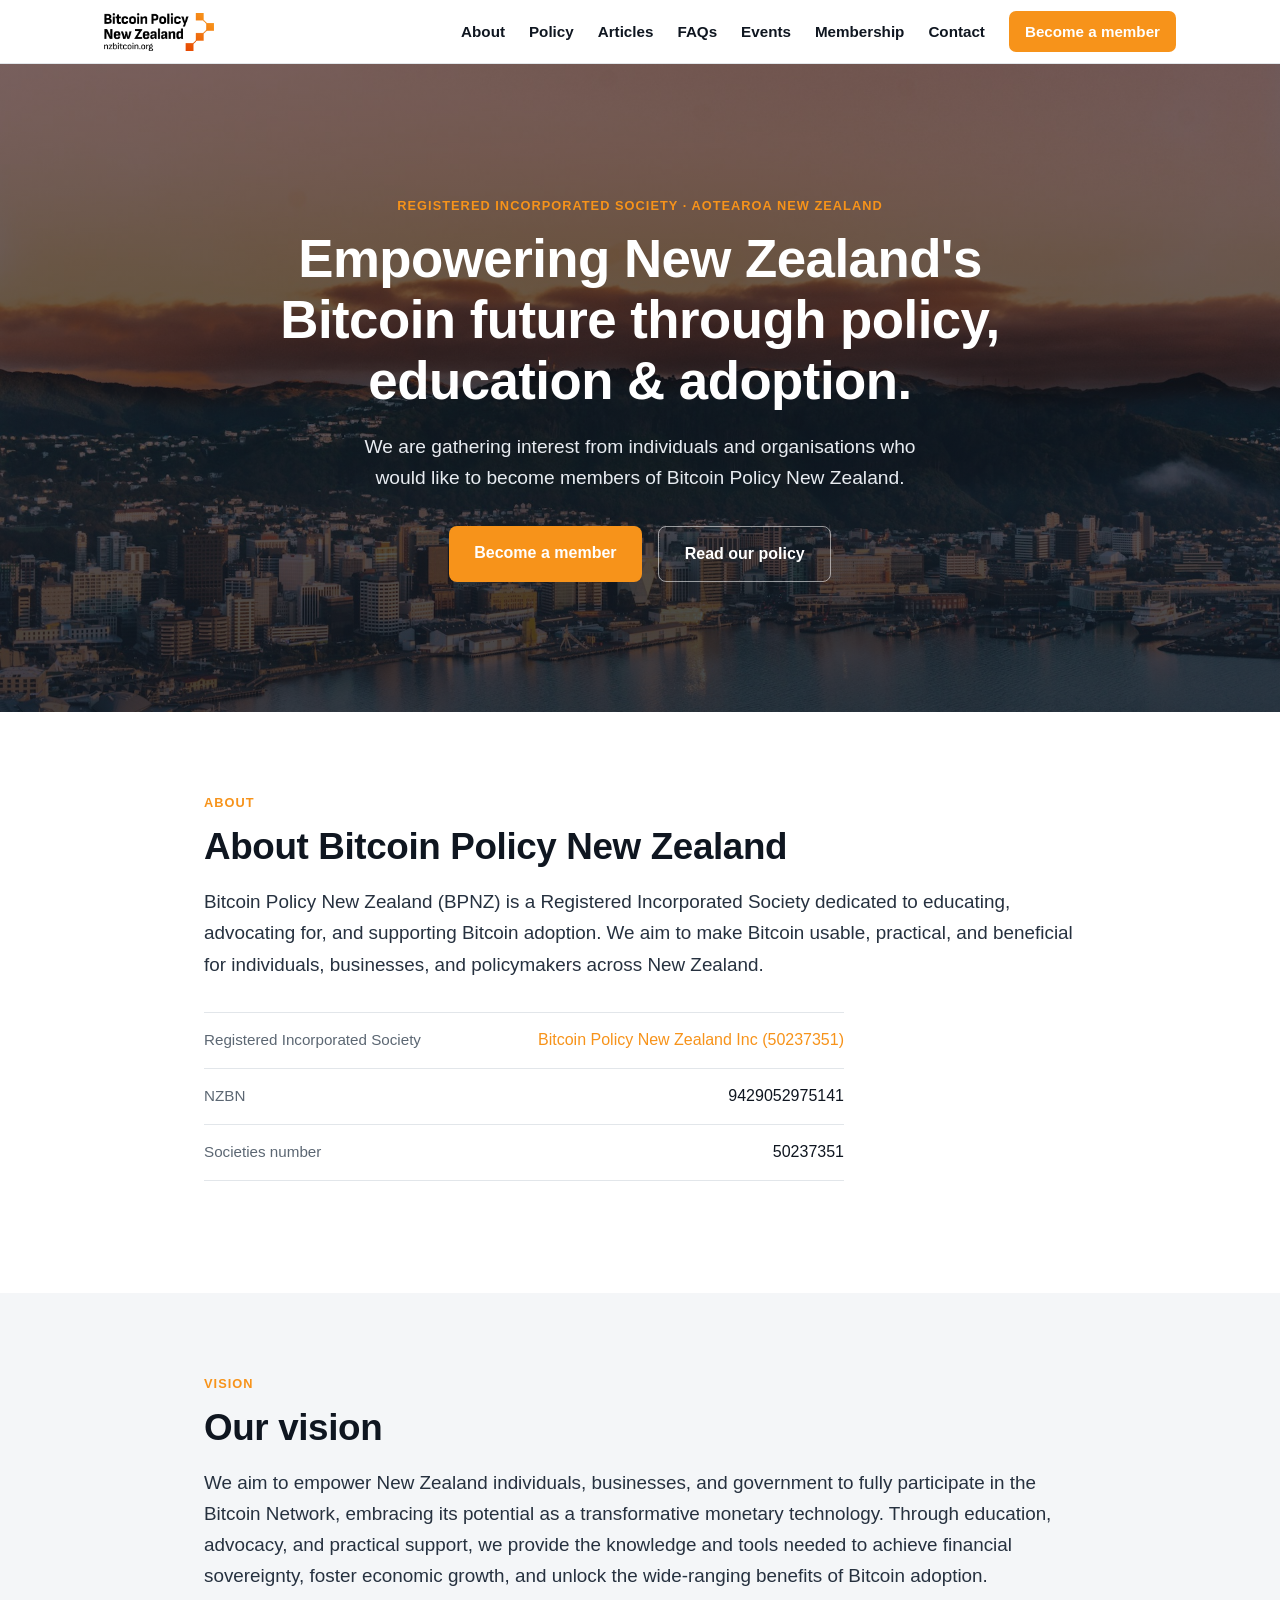
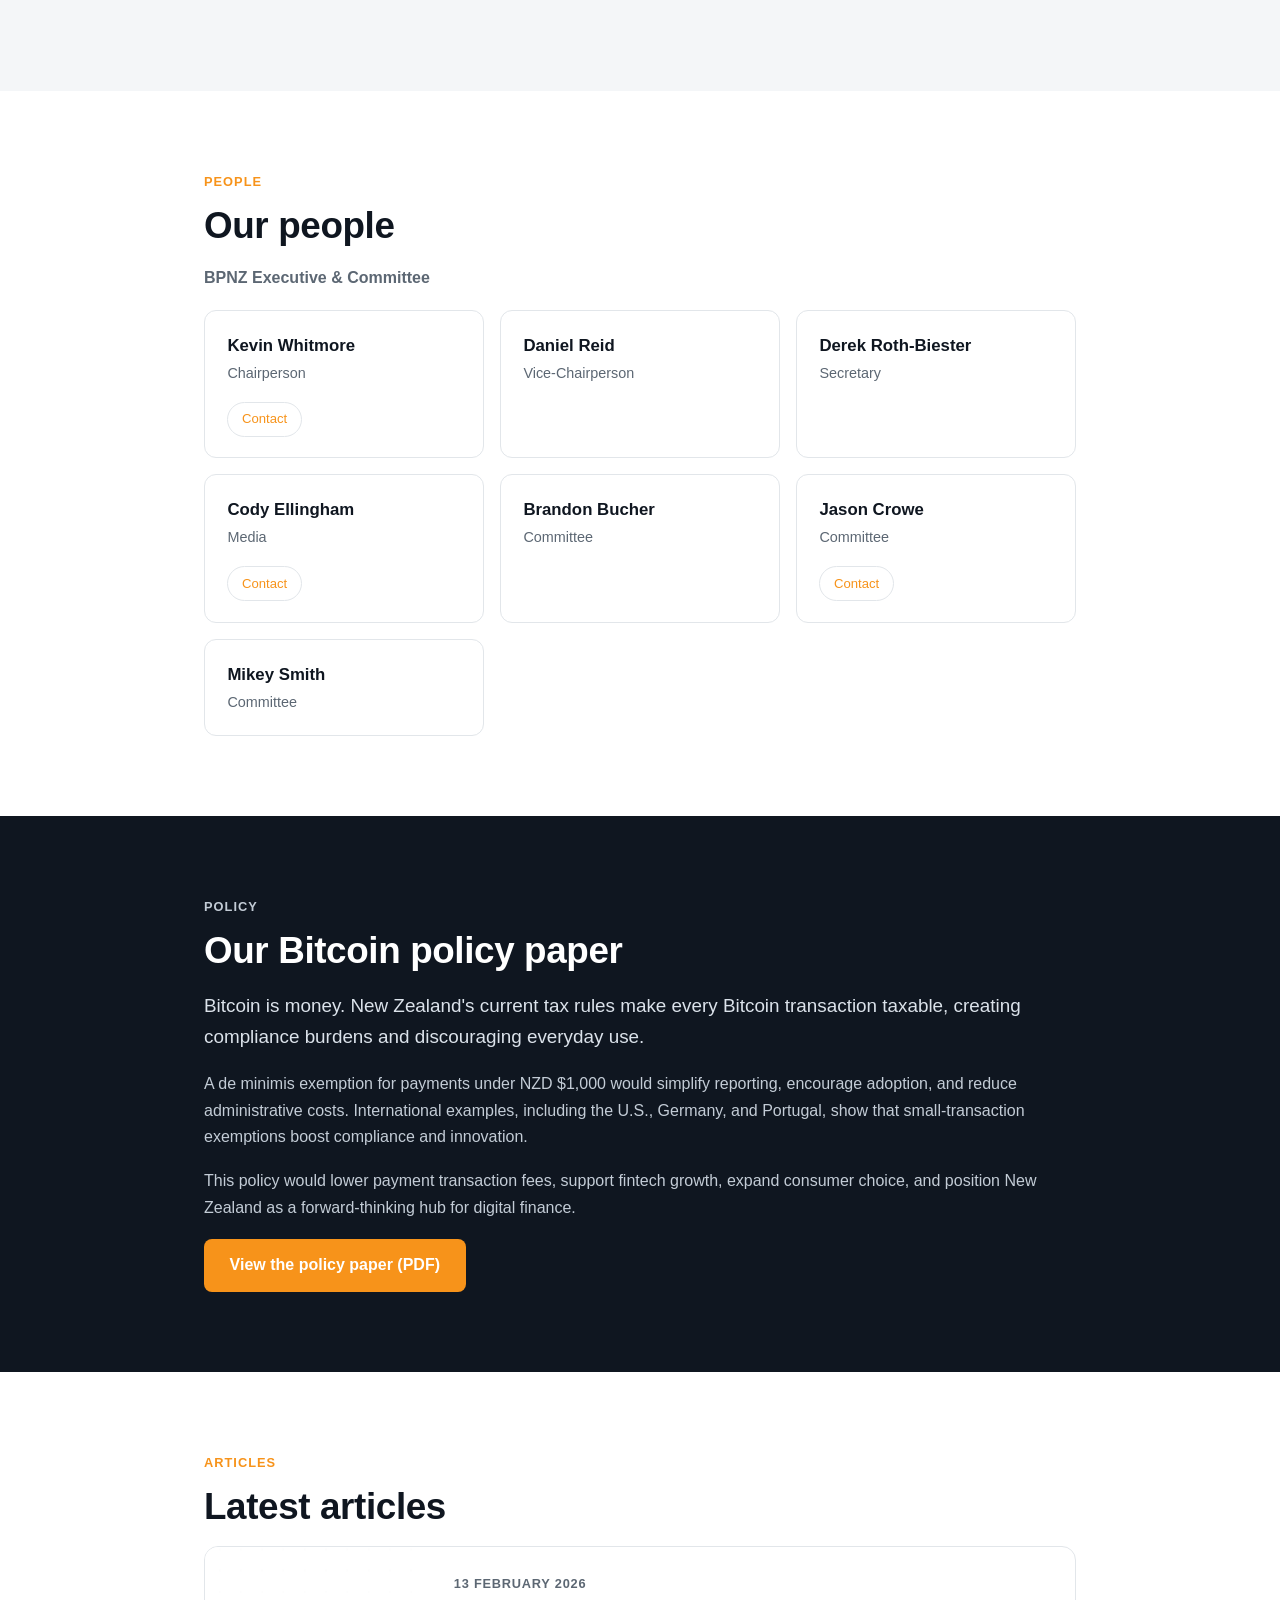
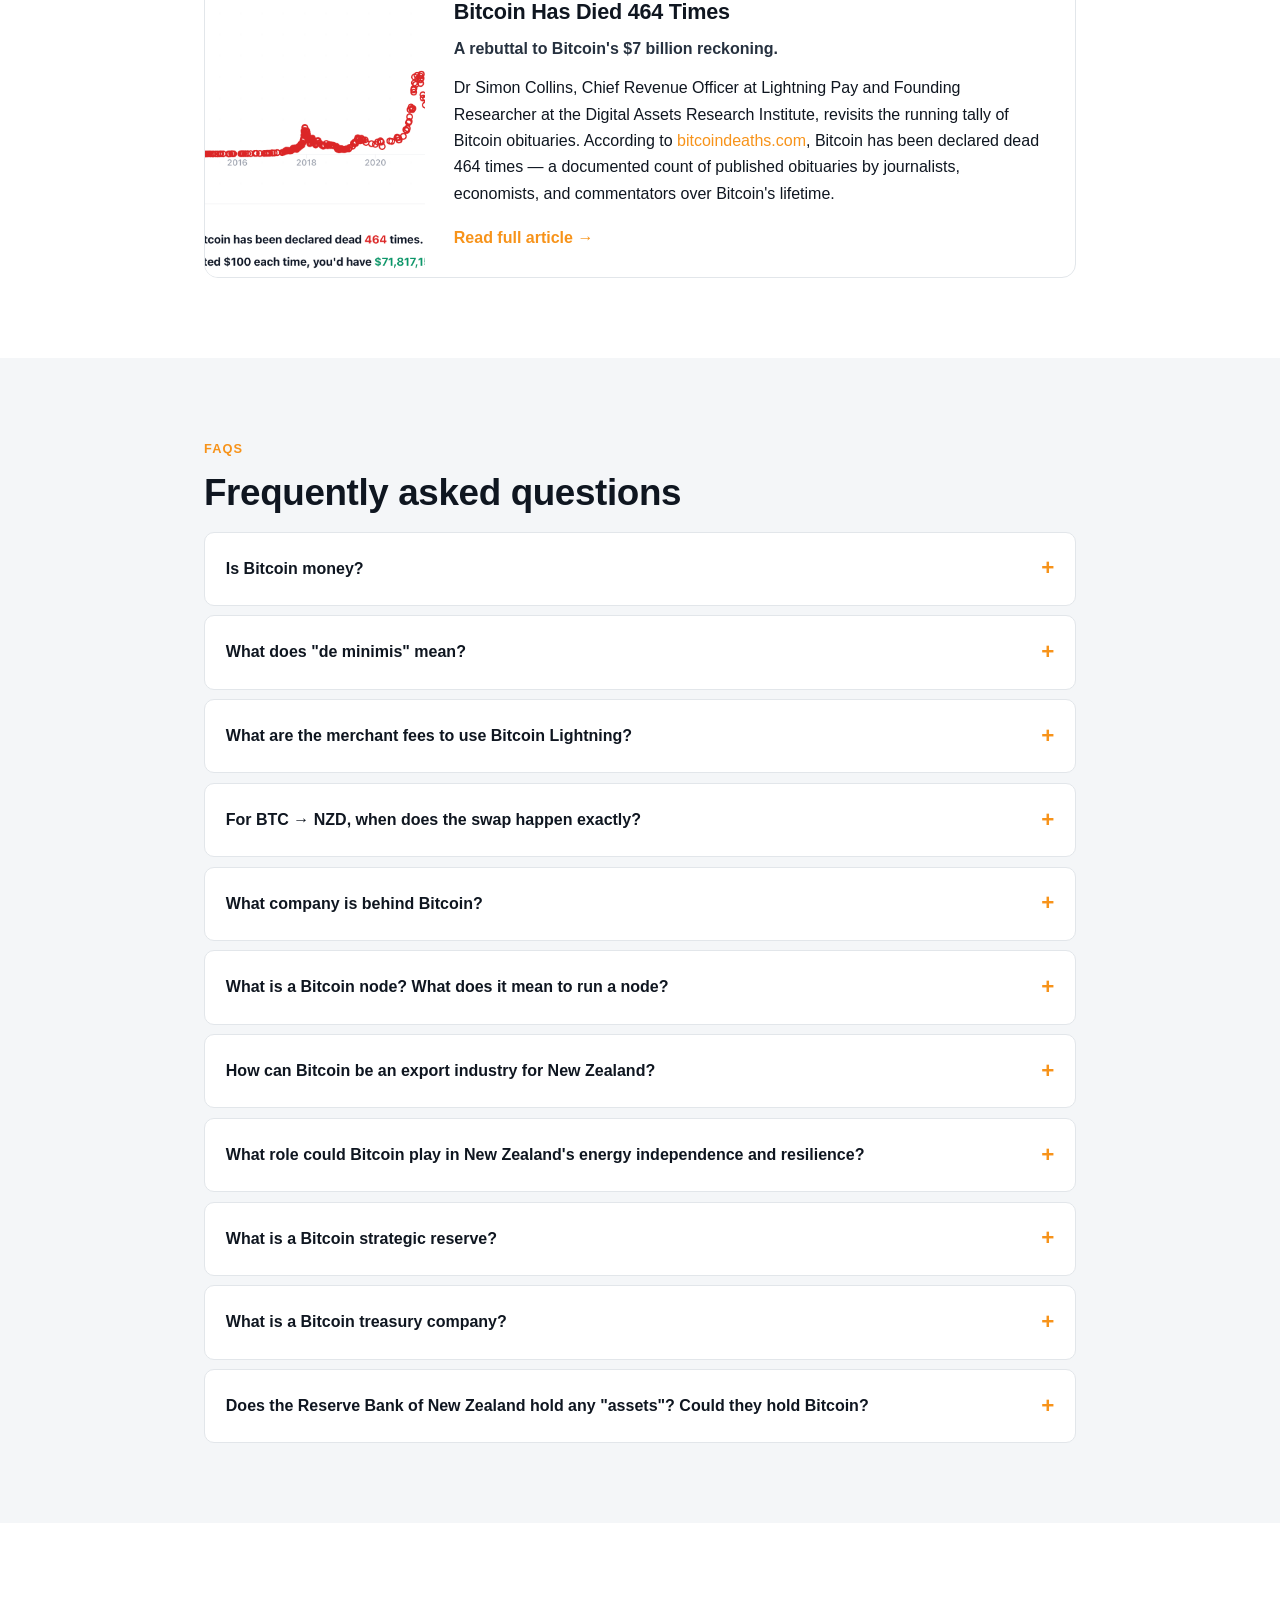
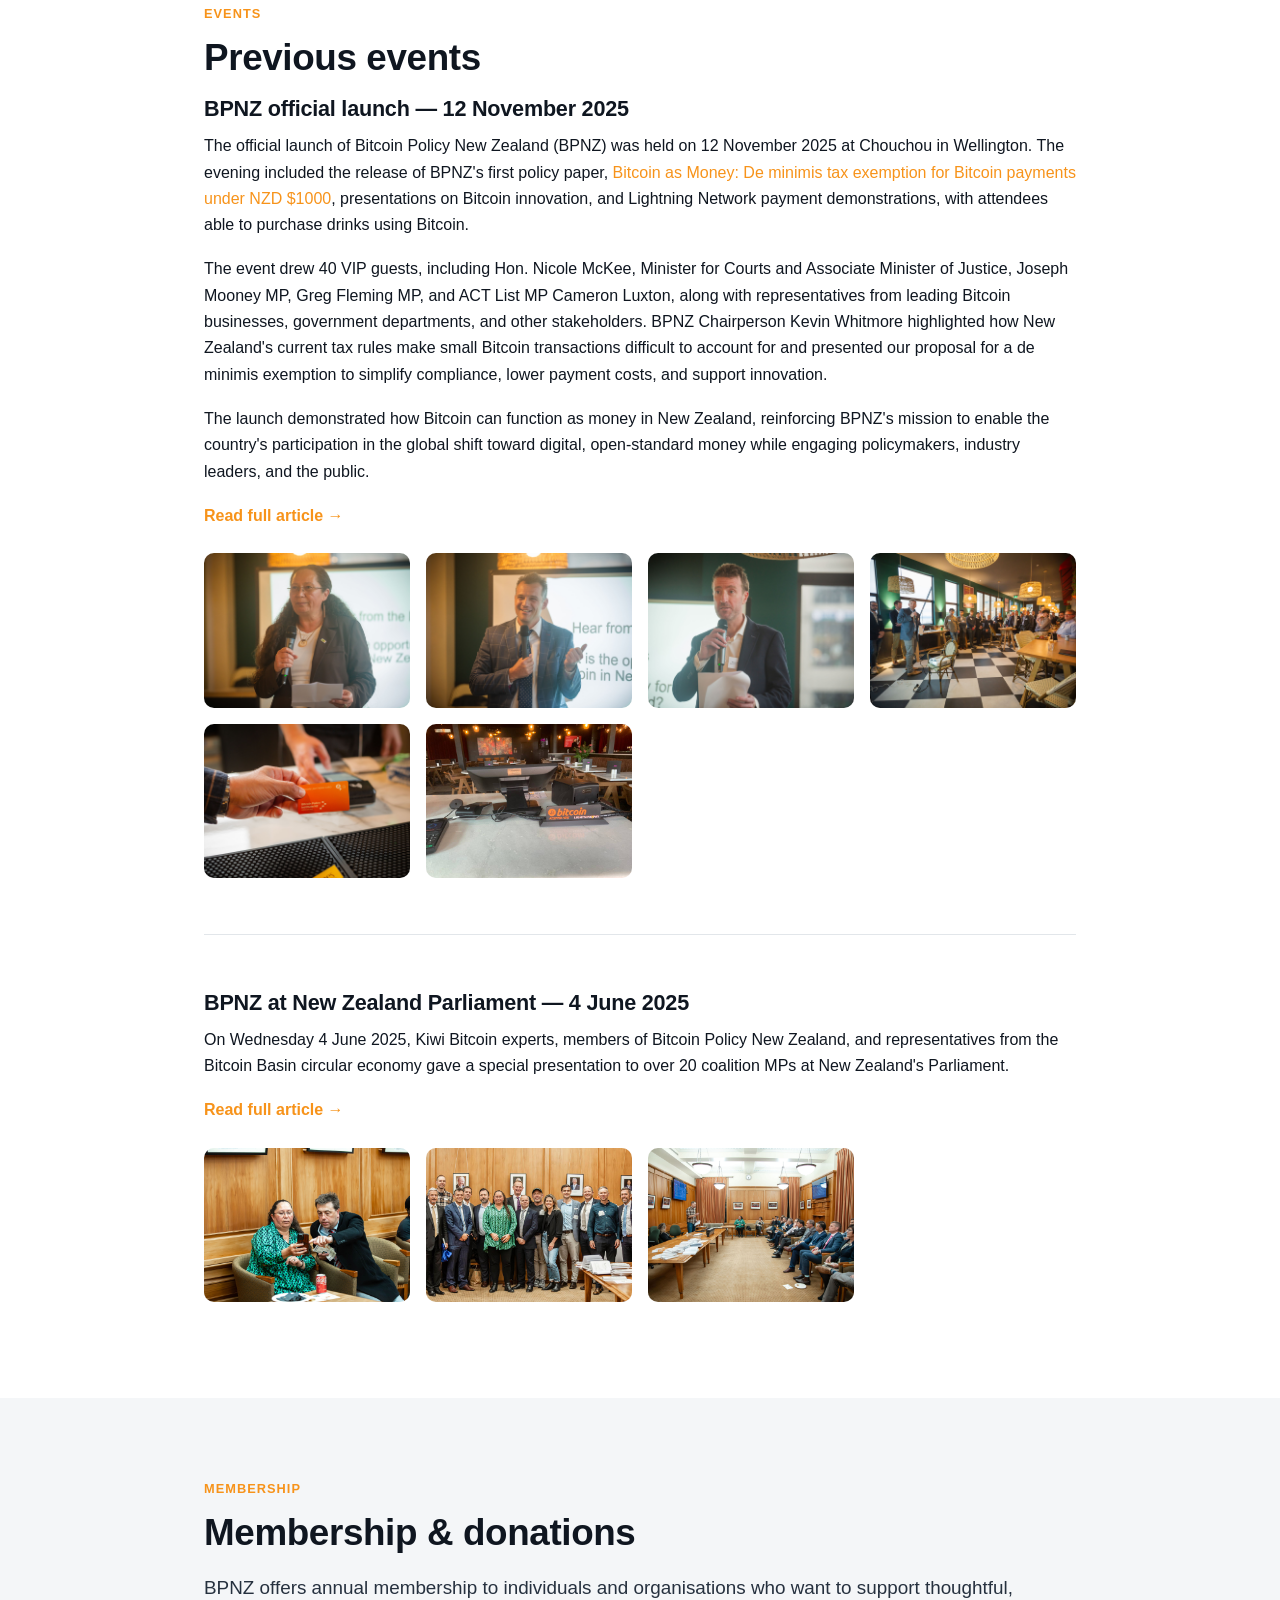
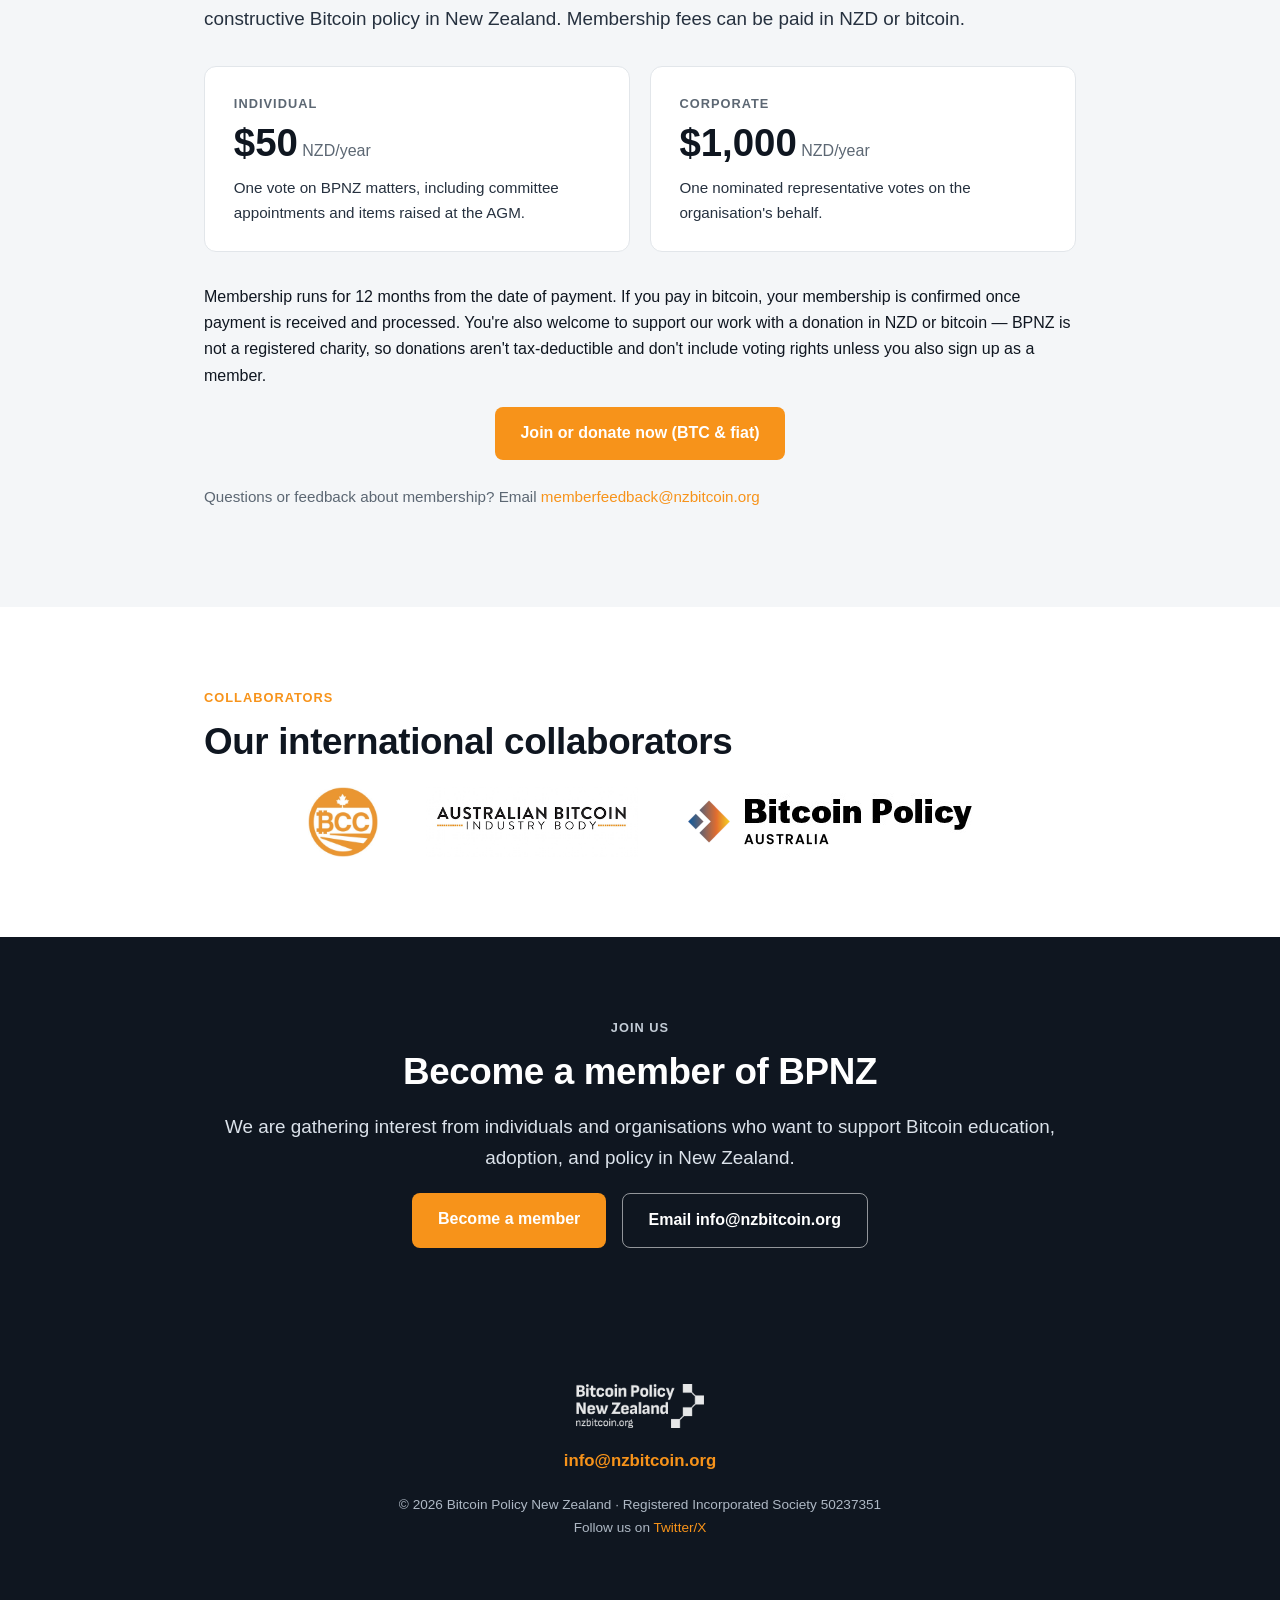
==== commit 6906a0c1: "Update index.html fix mailerlite" ====
--- a/index.html
+++ b/index.html
@@ -214,20 +214,6 @@
   transition:background .15s ease, border-color .15s ease;
 }
 .person-email:hover{ text-decoration:none; background:var(--orange); color:#fff; border-color:var(--orange); }
-
-/* ---------- Newsletter embed (MailerLite) ---------- */
-/* MailerLite's script injects the form into this div. The min-height and
-   spacing here stop the container collapsing before/while the form loads. */
-.ml-embedded{
-  margin:2.5rem 0 0;
-  min-height:80px;
-}
-.ml-embedded:empty::before{
-  content:"Loading newsletter signup…";
-  display:block;
-  color:var(--muted);
-  font-size:.9rem;
-}
 
 /* ---------- Membership tiers ---------- */
 .tiers{
@@ -362,11 +348,11 @@
 
 <!-- MailerLite Universal -->
 <script>
-  (function(w,d,e,u,f,l,n){w[f]=w[f]||function(){(w[f].q=w[f].q||[])
-  .push(arguments);},l=d.createElement(e),l.async=1,l.src=u,
-  n=d.getElementsByTagName(e)[0],n.parentNode.insertBefore(l,n);})
-  (window,document,'script','https://assets.mailerlite.com/js/universal.js','ml');
-  ml('account', '2349931');
+    (function(w,d,e,u,f,l,n){w[f]=w[f]||function(){(w[f].q=w[f].q||[])
+    .push(arguments);},l=d.createElement(e),l.async=1,l.src=u,
+    n=d.getElementsByTagName(e)[0],n.parentNode.insertBefore(l,n);})
+    (window,document,'script','https://assets.mailerlite.com/js/universal.js','ml');
+    ml('account', '2349931');
 </script>
 <!-- End MailerLite Universal -->
 </head>
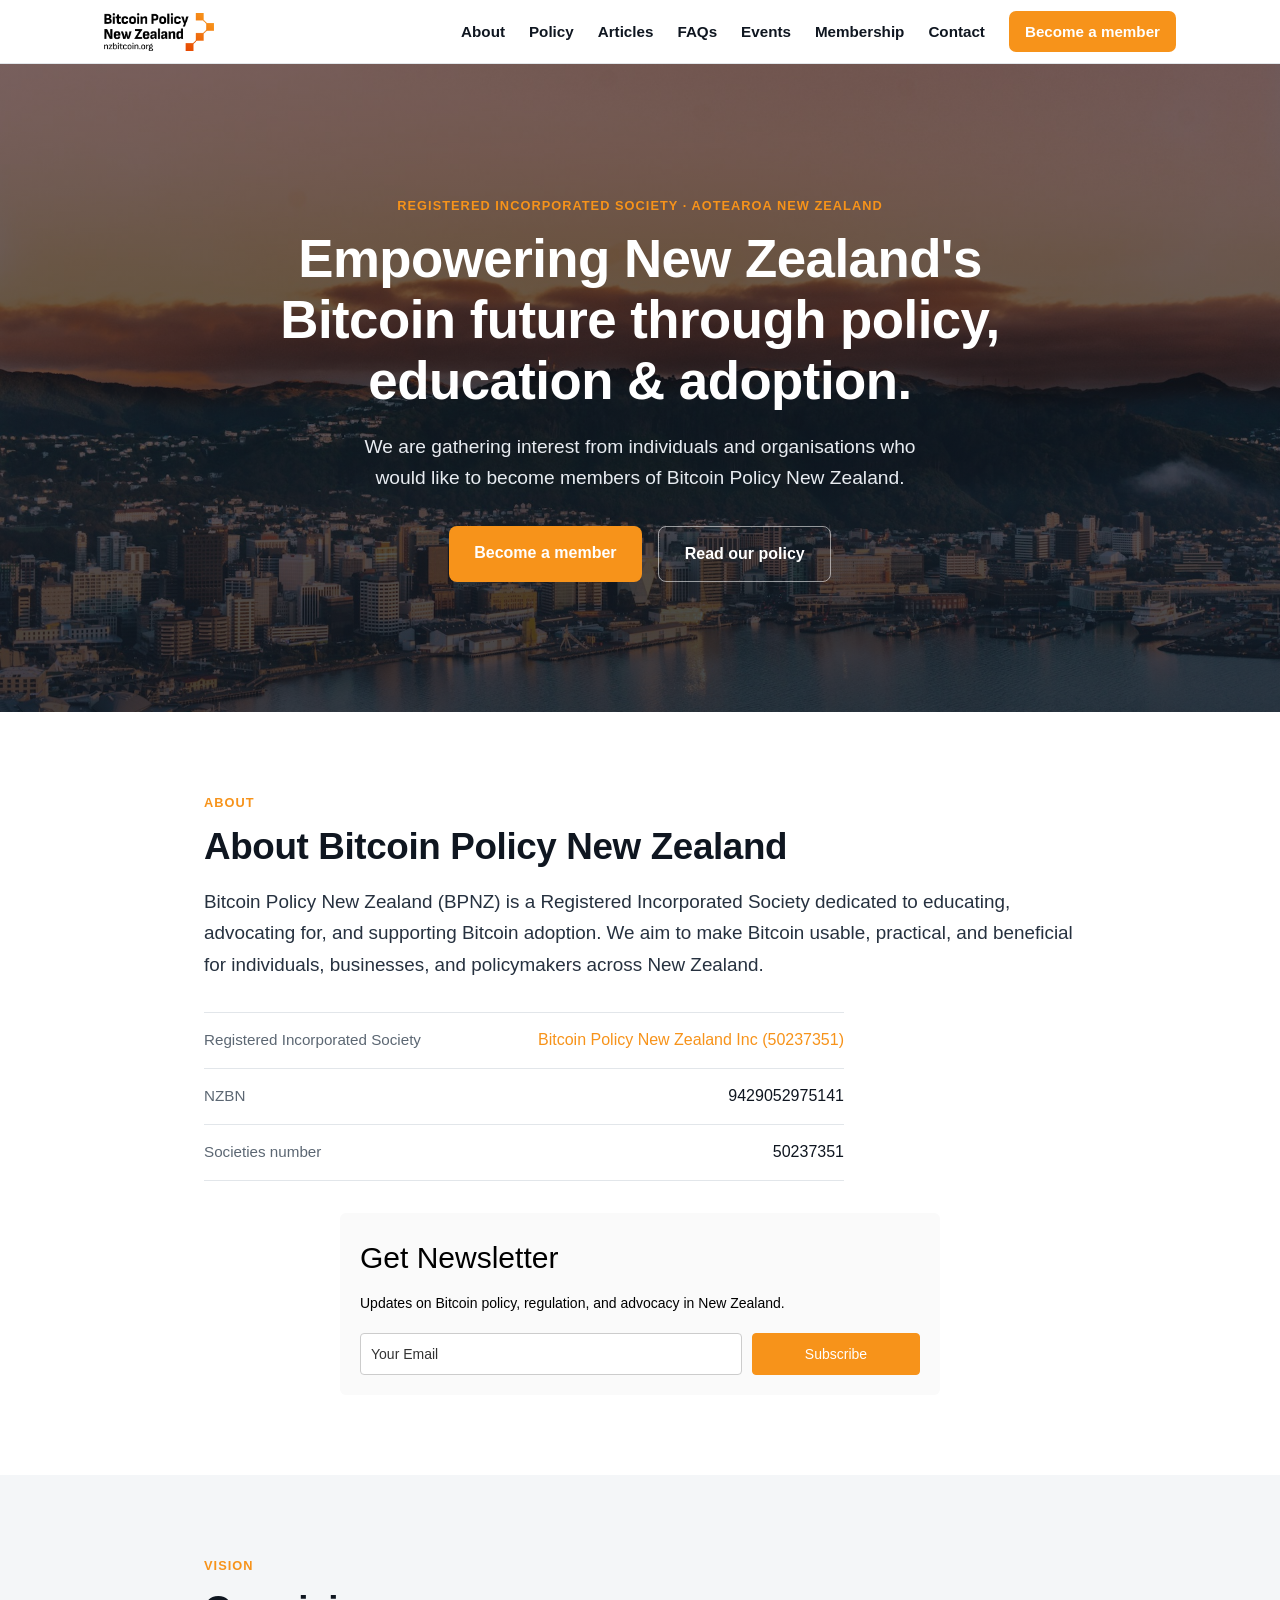
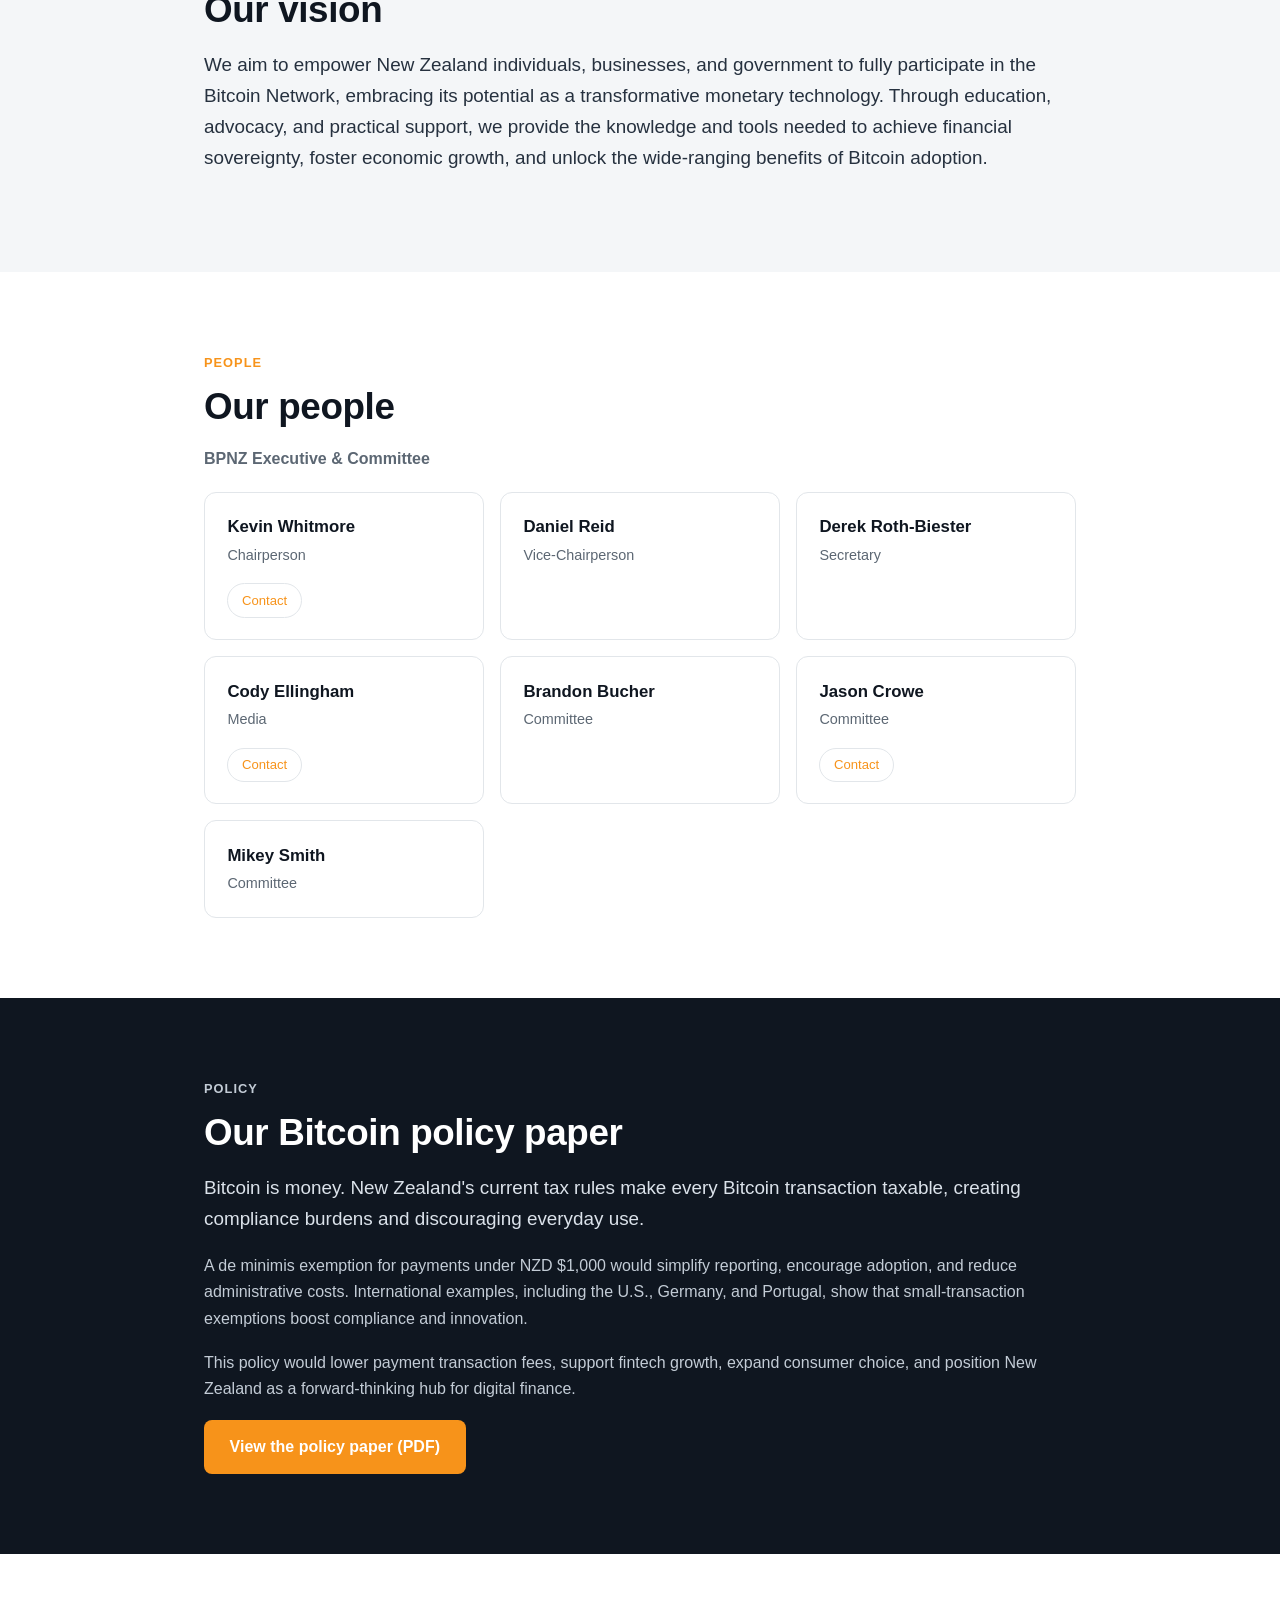
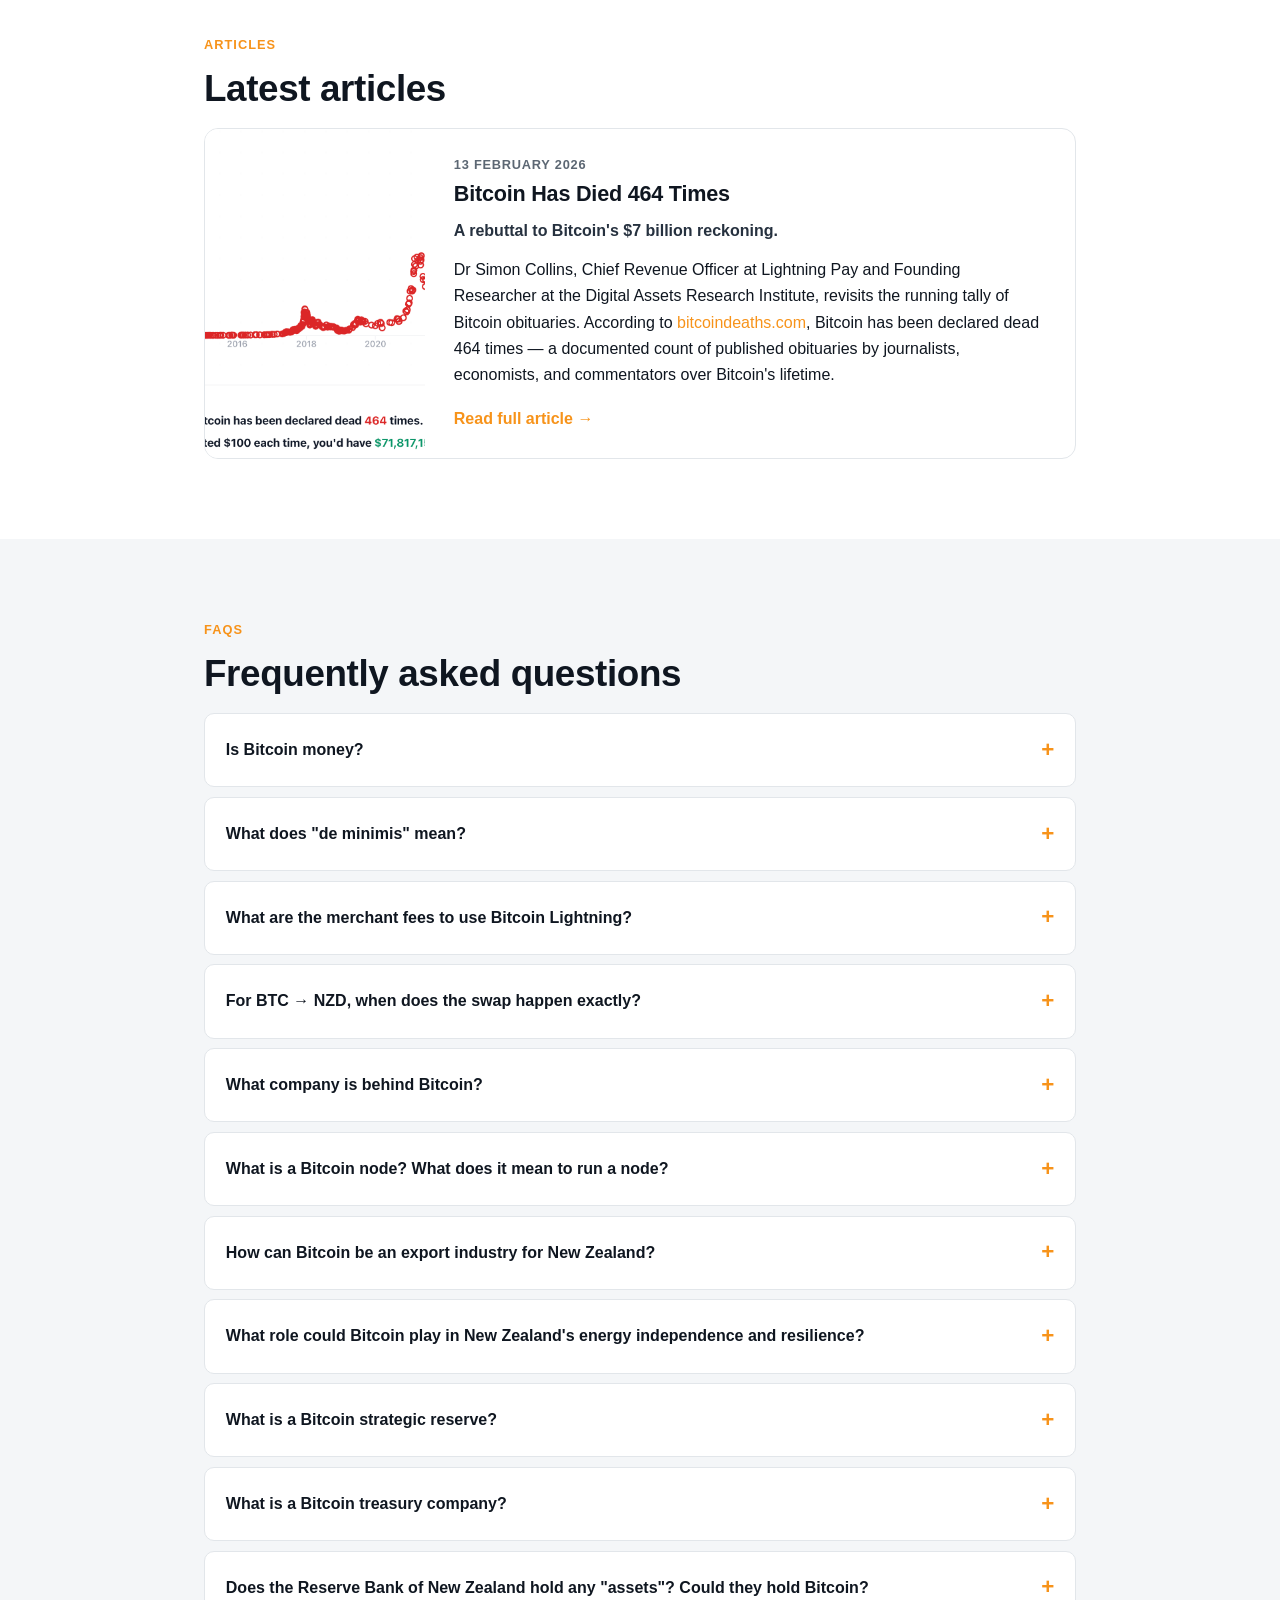
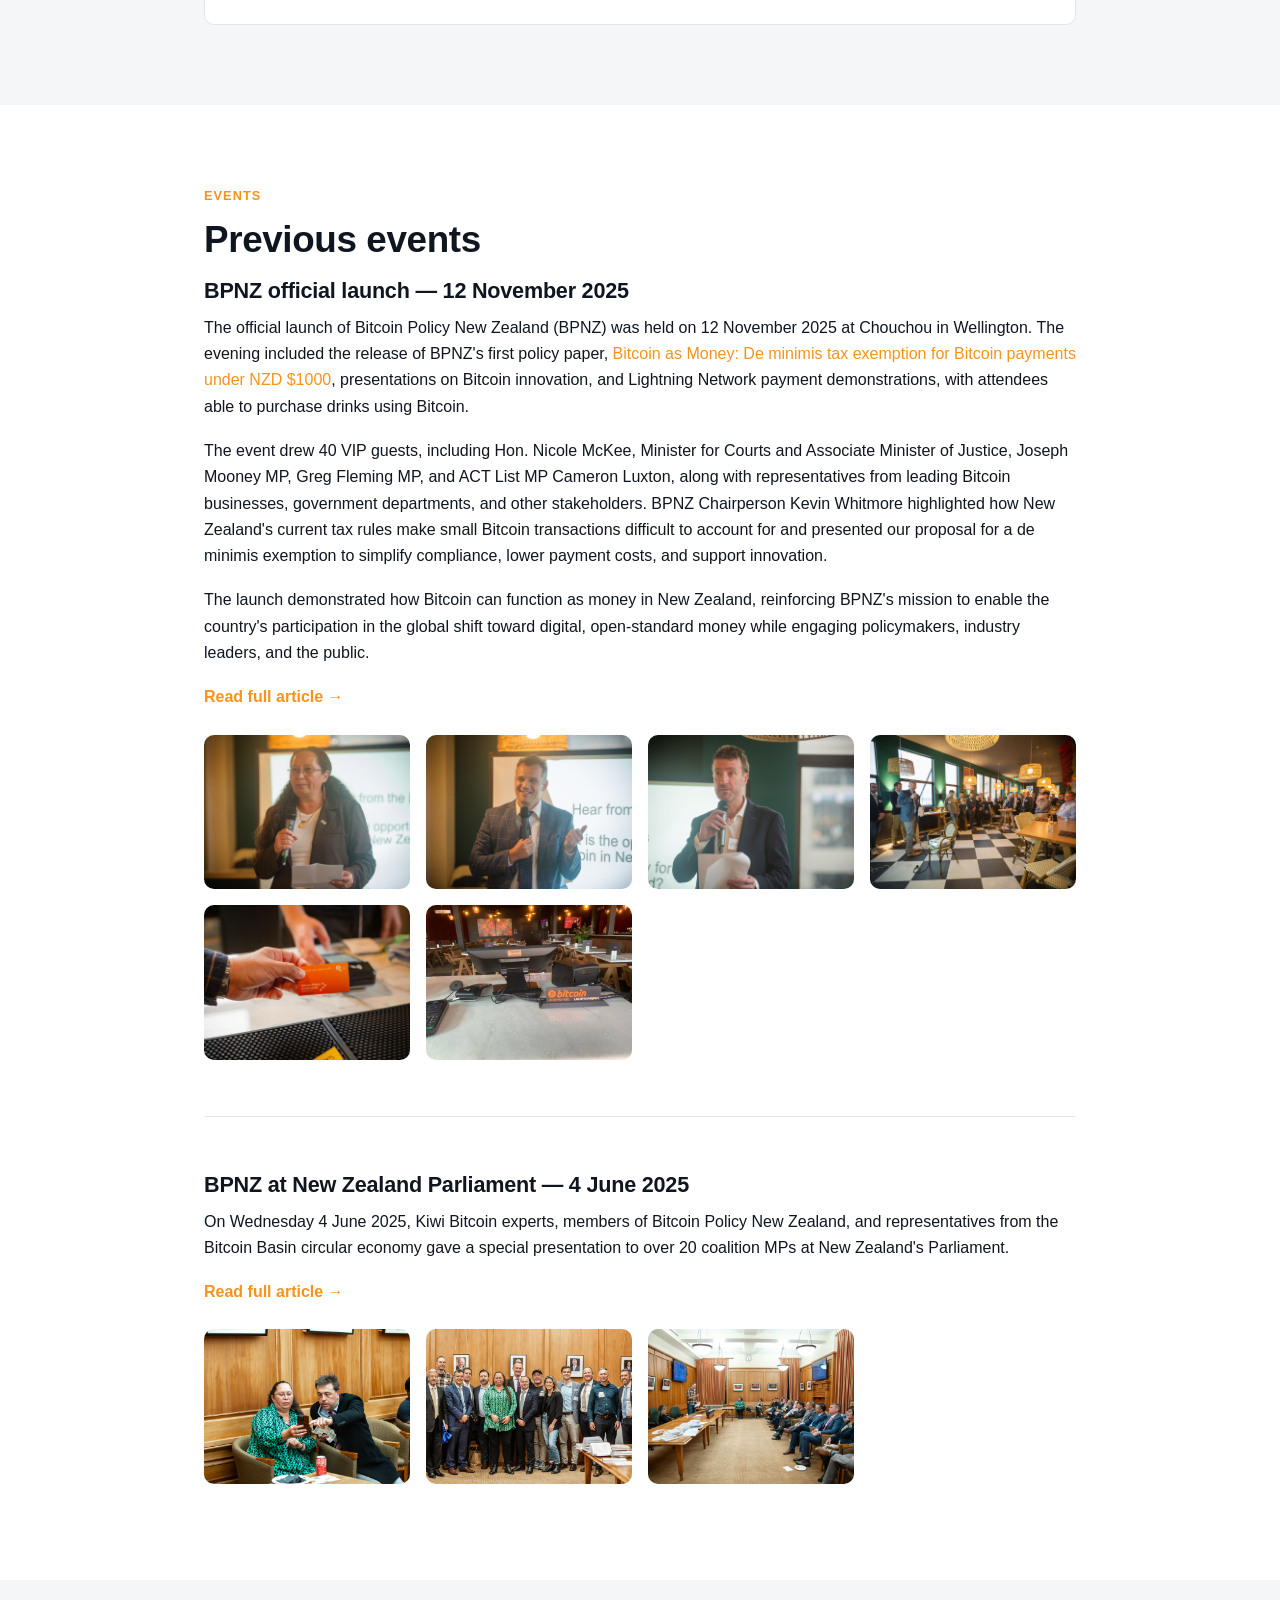
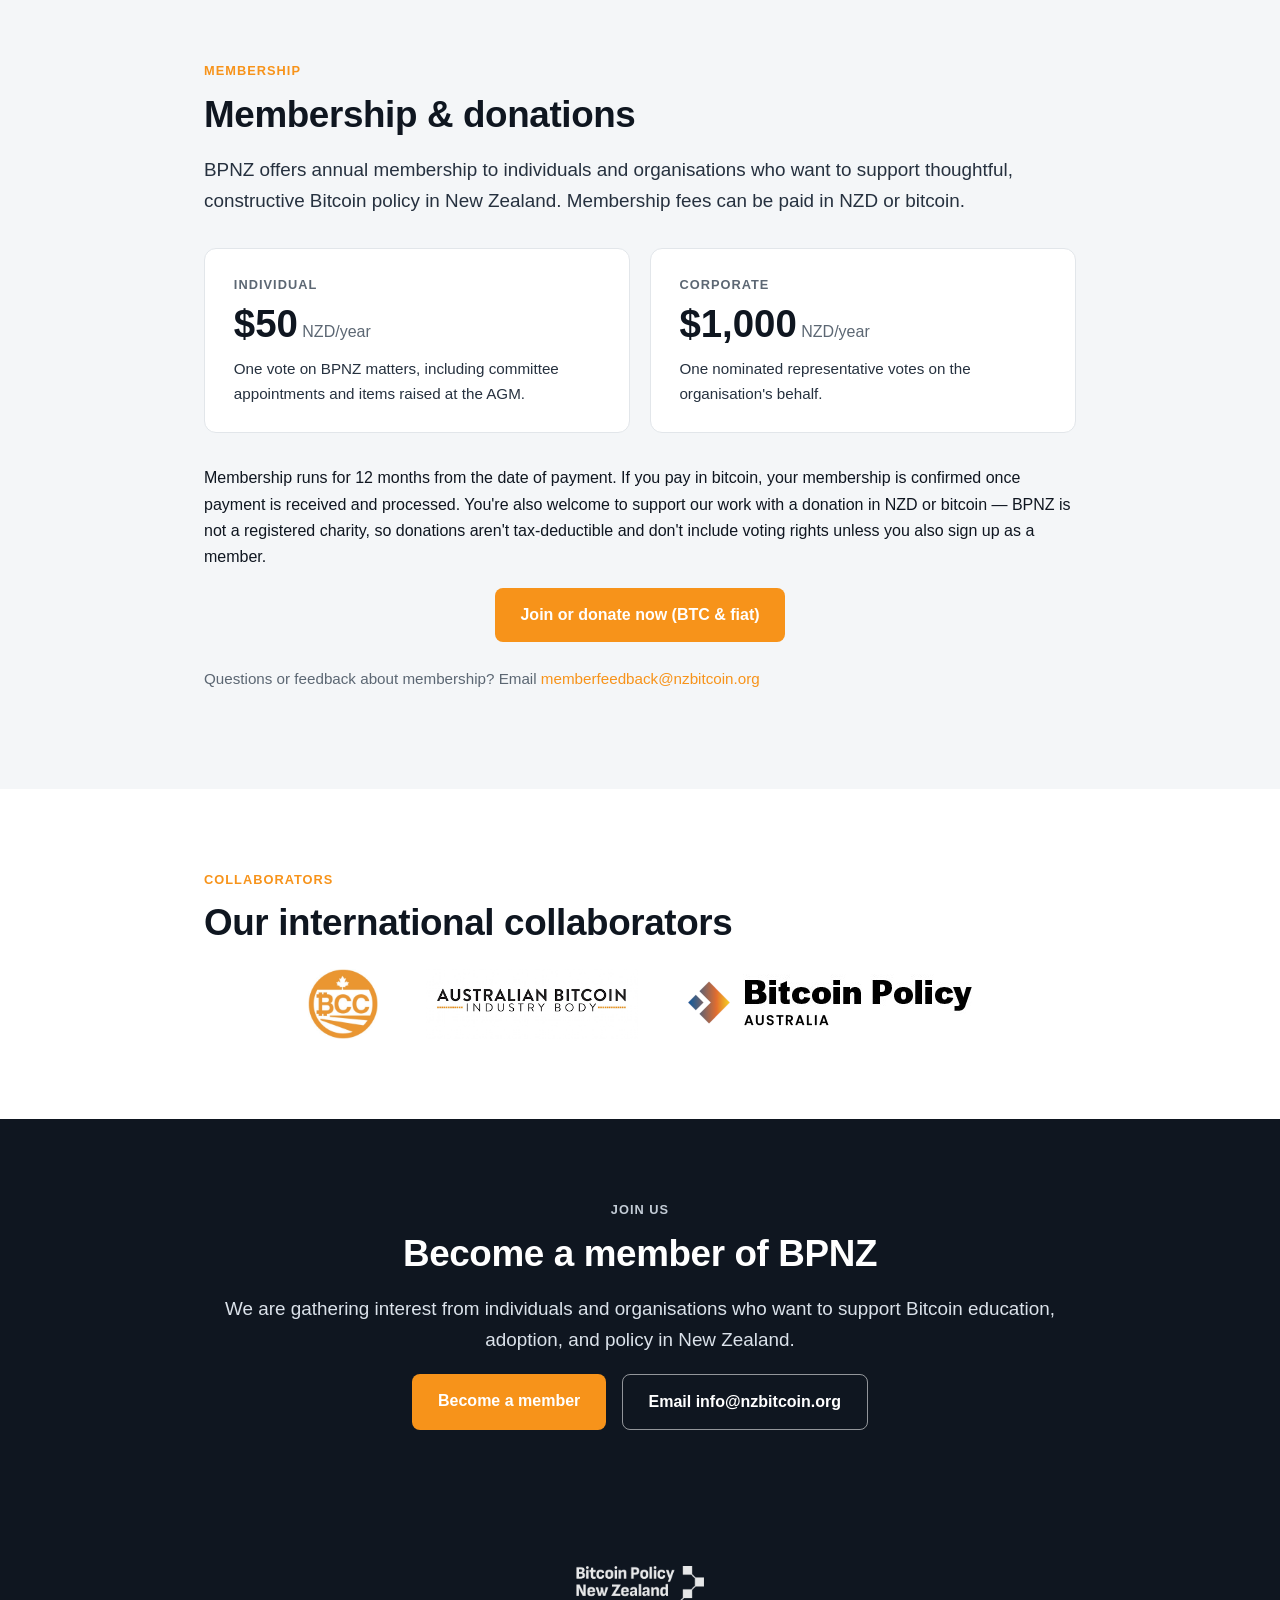
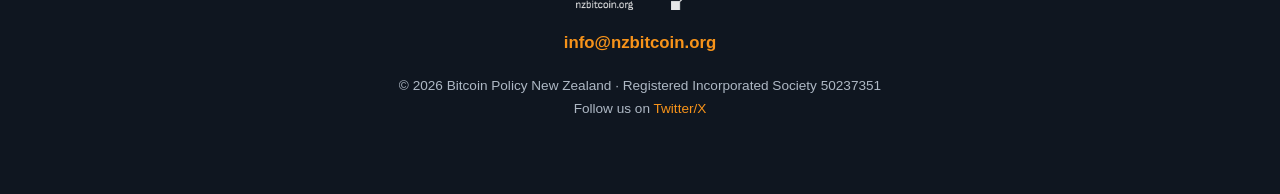
==== commit 5cbac54d: "Update index.html html embed of mailer" ====
--- a/index.html
+++ b/index.html
@@ -345,16 +345,6 @@
 }
 
 </style>
-
-<!-- MailerLite Universal -->
-<script>
-    (function(w,d,e,u,f,l,n){w[f]=w[f]||function(){(w[f].q=w[f].q||[])
-    .push(arguments);},l=d.createElement(e),l.async=1,l.src=u,
-    n=d.getElementsByTagName(e)[0],n.parentNode.insertBefore(l,n);})
-    (window,document,'script','https://assets.mailerlite.com/js/universal.js','ml');
-    ml('account', '2349931');
-</script>
-<!-- End MailerLite Universal -->
 </head>
 <body>
 
@@ -424,7 +414,918 @@
       </div>
     </dl>
 
-    <div class="ml-embedded" data-form="wh4HwA"></div>
+<style type="text/css">@import url("https://assets.mlcdn.com/fonts.css?version=1783523");</style>
+    <style type="text/css">
+    /* LOADER */
+    .ml-form-embedSubmitLoad {
+      display: inline-block;
+      width: 20px;
+      height: 20px;
+    }
+
+    .g-recaptcha {
+    transform: scale(1);
+    -webkit-transform: scale(1);
+    transform-origin: 0 0;
+    -webkit-transform-origin: 0 0;
+    height: ;
+    }
+
+    .sr-only {
+      position: absolute;
+      width: 1px;
+      height: 1px;
+      padding: 0;
+      margin: -1px;
+      overflow: hidden;
+      clip: rect(0,0,0,0);
+      border: 0;
+    }
+
+    .ml-form-embedSubmitLoad:after {
+      content: " ";
+      display: block;
+      width: 11px;
+      height: 11px;
+      margin: 1px;
+      border-radius: 50%;
+      border: 4px solid #fff;
+    border-color: #ffffff #ffffff #ffffff transparent;
+    animation: ml-form-embedSubmitLoad 1.2s linear infinite;
+    }
+    @keyframes ml-form-embedSubmitLoad {
+      0% {
+      transform: rotate(0deg);
+      }
+      100% {
+      transform: rotate(360deg);
+      }
+    }
+      #mlb2-41429164.ml-form-embedContainer {
+        box-sizing: border-box;
+        display: table;
+        margin: 0 auto;
+        position: static;
+        width: 100% !important;
+      }
+      #mlb2-41429164.ml-form-embedContainer h4,
+      #mlb2-41429164.ml-form-embedContainer p,
+      #mlb2-41429164.ml-form-embedContainer span,
+      #mlb2-41429164.ml-form-embedContainer button {
+        text-transform: none !important;
+        letter-spacing: normal !important;
+      }
+      #mlb2-41429164.ml-form-embedContainer .ml-form-embedWrapper {
+        background-color: #fafafa;
+        
+        border-width: 0px;
+        border-color: transparent;
+        border-radius: 6px;
+        border-style: solid;
+        box-sizing: border-box;
+        display: inline-block !important;
+        margin: 0;
+        padding: 0;
+        position: relative;
+              }
+      #mlb2-41429164.ml-form-embedContainer .ml-form-embedWrapper.embedPopup,
+      #mlb2-41429164.ml-form-embedContainer .ml-form-embedWrapper.embedDefault { width: 600px; }
+      #mlb2-41429164.ml-form-embedContainer .ml-form-embedWrapper.embedForm { max-width: 600px; width: 100%; }
+      #mlb2-41429164.ml-form-embedContainer .ml-form-align-left { text-align: left; }
+      #mlb2-41429164.ml-form-embedContainer .ml-form-align-center { text-align: center; }
+      #mlb2-41429164.ml-form-embedContainer .ml-form-align-default { display: table-cell !important; vertical-align: middle !important; text-align: center !important; }
+      #mlb2-41429164.ml-form-embedContainer .ml-form-align-right { text-align: right; }
+      #mlb2-41429164.ml-form-embedContainer .ml-form-embedWrapper .ml-form-embedHeader img {
+        border-top-left-radius: 6px;
+        border-top-right-radius: 6px;
+        height: auto;
+        margin: 0 auto !important;
+        max-width: 100%;
+        width: undefinedpx;
+      }
+      #mlb2-41429164.ml-form-embedContainer .ml-form-embedWrapper .ml-form-embedBody,
+      #mlb2-41429164.ml-form-embedContainer .ml-form-embedWrapper .ml-form-successBody {
+        padding: 20px 20px 0 20px;
+      }
+      #mlb2-41429164.ml-form-embedContainer .ml-form-embedWrapper .ml-form-embedBody.ml-form-embedBodyHorizontal {
+        padding-bottom: 0;
+      }
+      #mlb2-41429164.ml-form-embedContainer .ml-form-embedWrapper .ml-form-embedBody .ml-form-embedContent,
+      #mlb2-41429164.ml-form-embedContainer .ml-form-embedWrapper .ml-form-successBody .ml-form-successContent {
+        text-align: left;
+        margin: 0 0 20px 0;
+      }
+      #mlb2-41429164.ml-form-embedContainer .ml-form-embedWrapper .ml-form-embedBody .ml-form-embedContent h4,
+      #mlb2-41429164.ml-form-embedContainer .ml-form-embedWrapper .ml-form-successBody .ml-form-successContent h4 {
+        color: #000000;
+        font-family: 'Inter', sans-serif;
+        font-size: 30px;
+        font-weight: 400;
+        margin: 0 0 10px 0;
+        text-align: left;
+        word-break: break-word;
+      }
+      #mlb2-41429164.ml-form-embedContainer .ml-form-embedWrapper .ml-form-embedBody .ml-form-embedContent p,
+      #mlb2-41429164.ml-form-embedContainer .ml-form-embedWrapper .ml-form-successBody .ml-form-successContent p {
+        color: #000000;
+        font-family: 'Inter', sans-serif;
+        font-size: 14px;
+        font-weight: 400;
+        line-height: 20px;
+        margin: 0 0 10px 0;
+        text-align: left;
+      }
+      #mlb2-41429164.ml-form-embedContainer .ml-form-embedWrapper .ml-form-embedBody .ml-form-embedContent ul,
+      #mlb2-41429164.ml-form-embedContainer .ml-form-embedWrapper .ml-form-embedBody .ml-form-embedContent ol,
+      #mlb2-41429164.ml-form-embedContainer .ml-form-embedWrapper .ml-form-successBody .ml-form-successContent ul,
+      #mlb2-41429164.ml-form-embedContainer .ml-form-embedWrapper .ml-form-successBody .ml-form-successContent ol {
+        color: #000000;
+        font-family: 'Inter', sans-serif;
+        font-size: 14px;
+      }
+      #mlb2-41429164.ml-form-embedContainer .ml-form-embedWrapper .ml-form-embedBody .ml-form-embedContent ol ol,
+      #mlb2-41429164.ml-form-embedContainer .ml-form-embedWrapper .ml-form-successBody .ml-form-successContent ol ol {
+        list-style-type: lower-alpha;
+      }
+      #mlb2-41429164.ml-form-embedContainer .ml-form-embedWrapper .ml-form-embedBody .ml-form-embedContent ol ol ol,
+      #mlb2-41429164.ml-form-embedContainer .ml-form-embedWrapper .ml-form-successBody .ml-form-successContent ol ol ol {
+        list-style-type: lower-roman;
+      }
+      #mlb2-41429164.ml-form-embedContainer .ml-form-embedWrapper .ml-form-embedBody .ml-form-embedContent p a,
+      #mlb2-41429164.ml-form-embedContainer .ml-form-embedWrapper .ml-form-successBody .ml-form-successContent p a {
+        color: #000000;
+        text-decoration: underline;
+      }
+
+      #mlb2-41429164.ml-form-embedContainer .ml-form-embedWrapper .ml-block-form .ml-field-group {
+        text-align: left!important;
+      }
+
+      #mlb2-41429164.ml-form-embedContainer .ml-form-embedWrapper .ml-block-form .ml-field-group label {
+        margin-bottom: 5px;
+        color: #333333;
+        font-size: 14px;
+        font-family: 'Inter', sans-serif;
+        font-weight: bold; font-style: normal; text-decoration: none;;
+        display: inline-block;
+        line-height: 20px;
+      }
+      #mlb2-41429164.ml-form-embedContainer .ml-form-embedWrapper .ml-form-embedBody .ml-form-embedContent p:last-child,
+      #mlb2-41429164.ml-form-embedContainer .ml-form-embedWrapper .ml-form-successBody .ml-form-successContent p:last-child {
+        margin: 0;
+      }
+      #mlb2-41429164.ml-form-embedContainer .ml-form-embedWrapper .ml-form-embedBody form {
+        margin: 0;
+        width: 100%;
+      }
+      #mlb2-41429164.ml-form-embedContainer .ml-form-embedWrapper .ml-form-embedBody .ml-form-formContent,
+      #mlb2-41429164.ml-form-embedContainer .ml-form-embedWrapper .ml-form-embedBody .ml-form-checkboxRow {
+        margin: 0 0 20px 0;
+        width: 100%;
+      }
+      #mlb2-41429164.ml-form-embedContainer .ml-form-embedWrapper .ml-form-embedBody .ml-form-checkboxRow {
+        float: left;
+      }
+      #mlb2-41429164.ml-form-embedContainer .ml-form-embedWrapper .ml-form-embedBody .ml-form-formContent.horozintalForm {
+        margin: 0;
+        padding: 0 0 20px 0;
+        width: 100%;
+        height: auto;
+        float: left;
+      }
+      #mlb2-41429164.ml-form-embedContainer .ml-form-embedWrapper .ml-form-embedBody .ml-form-fieldRow {
+        margin: 0 0 10px 0;
+        width: 100%;
+      }
+      #mlb2-41429164.ml-form-embedContainer .ml-form-embedWrapper .ml-form-embedBody .ml-form-fieldRow.ml-last-item {
+        margin: 0;
+      }
+      #mlb2-41429164.ml-form-embedContainer .ml-form-embedWrapper .ml-form-embedBody .ml-form-fieldRow.ml-formfieldHorizintal {
+        margin: 0;
+      }
+      #mlb2-41429164.ml-form-embedContainer .ml-form-embedWrapper .ml-form-embedBody .ml-form-fieldRow input {
+        background-color: #ffffff !important;
+        color: #333333 !important;
+        border-color: #cccccc;
+        border-radius: 4px !important;
+        border-style: solid !important;
+        border-width: 1px !important;
+        font-family: 'Inter', sans-serif;
+        font-size: 14px !important;
+        height: auto;
+        line-height: 21px !important;
+        margin-bottom: 0;
+        margin-top: 0;
+        margin-left: 0;
+        margin-right: 0;
+        padding: 10px 10px !important;
+        width: 100% !important;
+        box-sizing: border-box !important;
+        max-width: 100% !important;
+      }
+      #mlb2-41429164.ml-form-embedContainer .ml-form-embedWrapper .ml-form-embedBody .ml-form-fieldRow input::-webkit-input-placeholder,
+      #mlb2-41429164.ml-form-embedContainer .ml-form-embedWrapper .ml-form-embedBody .ml-form-horizontalRow input::-webkit-input-placeholder { color: #333333; }
+
+      #mlb2-41429164.ml-form-embedContainer .ml-form-embedWrapper .ml-form-embedBody .ml-form-fieldRow input::-moz-placeholder,
+      #mlb2-41429164.ml-form-embedContainer .ml-form-embedWrapper .ml-form-embedBody .ml-form-horizontalRow input::-moz-placeholder { color: #333333; }
+
+      #mlb2-41429164.ml-form-embedContainer .ml-form-embedWrapper .ml-form-embedBody .ml-form-fieldRow input:-ms-input-placeholder,
+      #mlb2-41429164.ml-form-embedContainer .ml-form-embedWrapper .ml-form-embedBody .ml-form-horizontalRow input:-ms-input-placeholder { color: #333333; }
+
+      #mlb2-41429164.ml-form-embedContainer .ml-form-embedWrapper .ml-form-embedBody .ml-form-fieldRow input:-moz-placeholder,
+      #mlb2-41429164.ml-form-embedContainer .ml-form-embedWrapper .ml-form-embedBody .ml-form-horizontalRow input:-moz-placeholder { color: #333333; }
+
+      #mlb2-41429164.ml-form-embedContainer .ml-form-embedWrapper .ml-form-embedBody .ml-form-fieldRow textarea, #mlb2-41429164.ml-form-embedContainer .ml-form-embedWrapper .ml-form-embedBody .ml-form-horizontalRow textarea {
+        background-color: #ffffff !important;
+        color: #333333 !important;
+        border-color: #cccccc;
+        border-radius: 4px !important;
+        border-style: solid !important;
+        border-width: 1px !important;
+        font-family: 'Inter', sans-serif;
+        font-size: 14px !important;
+        height: auto;
+        line-height: 21px !important;
+        margin-bottom: 0;
+        margin-top: 0;
+        padding: 10px 10px !important;
+        width: 100% !important;
+        box-sizing: border-box !important;
+        max-width: 100% !important;
+      }
+
+      #mlb2-41429164.ml-form-embedContainer .ml-form-embedWrapper .ml-form-embedBody .ml-form-fieldRow .custom-radio .custom-control-label::before, #mlb2-41429164.ml-form-embedContainer .ml-form-embedWrapper .ml-form-embedBody .ml-form-horizontalRow .custom-radio .custom-control-label::before, #mlb2-41429164.ml-form-embedContainer .ml-form-embedWrapper .ml-form-embedBody .ml-form-fieldRow .custom-checkbox .custom-control-label::before, #mlb2-41429164.ml-form-embedContainer .ml-form-embedWrapper .ml-form-embedBody .ml-form-horizontalRow .custom-checkbox .custom-control-label::before, #mlb2-41429164.ml-form-embedContainer .ml-form-embedWrapper .ml-form-embedBody .ml-form-embedPermissions .ml-form-embedPermissionsOptionsCheckbox .label-description::before, #mlb2-41429164.ml-form-embedContainer .ml-form-embedWrapper .ml-form-embedBody .ml-form-interestGroupsRow .ml-form-interestGroupsRowCheckbox .label-description::before, #mlb2-41429164.ml-form-embedContainer .ml-form-embedWrapper .ml-form-embedBody .ml-form-checkboxRow .label-description::before {
+          border-color: #cccccc!important;
+          background-color: #ffffff!important;
+      }
+
+      #mlb2-41429164.ml-form-embedContainer .ml-form-embedWrapper .ml-form-embedBody .ml-form-fieldRow input.custom-control-input[type="checkbox"]{
+        box-sizing: border-box;
+        padding: 0;
+        position: absolute;
+        z-index: -1;
+        opacity: 0;
+        margin-top: 5px;
+        margin-left: -1.5rem;
+        overflow: visible;
+      }
+
+      #mlb2-41429164.ml-form-embedContainer .ml-form-embedWrapper .ml-form-embedBody .ml-form-fieldRow .custom-checkbox .custom-control-label::before, #mlb2-41429164.ml-form-embedContainer .ml-form-embedWrapper .ml-form-embedBody .ml-form-horizontalRow .custom-checkbox .custom-control-label::before, #mlb2-41429164.ml-form-embedContainer .ml-form-embedWrapper .ml-form-embedBody .ml-form-embedPermissions .ml-form-embedPermissionsOptionsCheckbox .label-description::before, #mlb2-41429164.ml-form-embedContainer .ml-form-embedWrapper .ml-form-embedBody .ml-form-interestGroupsRow .ml-form-interestGroupsRowCheckbox .label-description::before, #mlb2-41429164.ml-form-embedContainer .ml-form-embedWrapper .ml-form-embedBody .ml-form-checkboxRow .label-description::before {
+        border-radius: 4px!important;
+      }
+
+
+      #mlb2-41429164.ml-form-embedContainer .ml-form-embedWrapper .ml-form-embedBody .ml-form-checkboxRow input[type=checkbox]:checked~.label-description::after, #mlb2-41429164.ml-form-embedContainer .ml-form-embedWrapper .ml-form-embedBody .ml-form-embedPermissions .ml-form-embedPermissionsOptionsCheckbox input[type=checkbox]:checked~.label-description::after, #mlb2-41429164.ml-form-embedContainer .ml-form-embedWrapper .ml-form-embedBody .ml-form-fieldRow .custom-checkbox .custom-control-input:checked~.custom-control-label::after, #mlb2-41429164.ml-form-embedContainer .ml-form-embedWrapper .ml-form-embedBody .ml-form-horizontalRow .custom-checkbox .custom-control-input:checked~.custom-control-label::after, #mlb2-41429164.ml-form-embedContainer .ml-form-embedWrapper .ml-form-embedBody .ml-form-interestGroupsRow .ml-form-interestGroupsRowCheckbox input[type=checkbox]:checked~.label-description::after {
+        background-image: url("data:image/svg+xml,%3csvg xmlns='http://www.w3.org/2000/svg' viewBox='0 0 8 8'%3e%3cpath fill='%23fff' d='M6.564.75l-3.59 3.612-1.538-1.55L0 4.26 2.974 7.25 8 2.193z'/%3e%3c/svg%3e");
+      }
+
+      #mlb2-41429164.ml-form-embedContainer .ml-form-embedWrapper .ml-form-embedBody .ml-form-fieldRow .custom-radio .custom-control-input:checked~.custom-control-label::after, #mlb2-41429164.ml-form-embedContainer .ml-form-embedWrapper .ml-form-embedBody .ml-form-fieldRow .custom-radio .custom-control-input:checked~.custom-control-label::after {
+        background-image: url("data:image/svg+xml,%3csvg xmlns='http://www.w3.org/2000/svg' viewBox='-4 -4 8 8'%3e%3ccircle r='3' fill='%23fff'/%3e%3c/svg%3e");
+      }
+
+      #mlb2-41429164.ml-form-embedContainer .ml-form-embedWrapper .ml-form-embedBody .ml-form-fieldRow .custom-radio .custom-control-input:checked~.custom-control-label::before, #mlb2-41429164.ml-form-embedContainer .ml-form-embedWrapper .ml-form-embedBody .ml-form-horizontalRow .custom-radio .custom-control-input:checked~.custom-control-label::before, #mlb2-41429164.ml-form-embedContainer .ml-form-embedWrapper .ml-form-embedBody .ml-form-fieldRow .custom-checkbox .custom-control-input:checked~.custom-control-label::before, #mlb2-41429164.ml-form-embedContainer .ml-form-embedWrapper .ml-form-embedBody .ml-form-horizontalRow .custom-checkbox .custom-control-input:checked~.custom-control-label::before, #mlb2-41429164.ml-form-embedContainer .ml-form-embedWrapper .ml-form-embedBody .ml-form-embedPermissions .ml-form-embedPermissionsOptionsCheckbox input[type=checkbox]:checked~.label-description::before, #mlb2-41429164.ml-form-embedContainer .ml-form-embedWrapper .ml-form-embedBody .ml-form-interestGroupsRow .ml-form-interestGroupsRowCheckbox input[type=checkbox]:checked~.label-description::before, #mlb2-41429164.ml-form-embedContainer .ml-form-embedWrapper .ml-form-embedBody .ml-form-checkboxRow input[type=checkbox]:checked~.label-description::before  {
+          border-color: #000000!important;
+          background-color: #000000!important;
+      }
+
+      #mlb2-41429164.ml-form-embedContainer .ml-form-embedWrapper .ml-form-embedBody .ml-form-fieldRow .custom-radio .custom-control-label::before, #mlb2-41429164.ml-form-embedContainer .ml-form-embedWrapper .ml-form-embedBody .ml-form-horizontalRow .custom-radio .custom-control-label::before, #mlb2-41429164.ml-form-embedContainer .ml-form-embedWrapper .ml-form-embedBody .ml-form-fieldRow .custom-radio .custom-control-label::after, #mlb2-41429164.ml-form-embedContainer .ml-form-embedWrapper .ml-form-embedBody .ml-form-horizontalRow .custom-radio .custom-control-label::after, #mlb2-41429164.ml-form-embedContainer .ml-form-embedWrapper .ml-form-embedBody .ml-form-fieldRow .custom-checkbox .custom-control-label::before, #mlb2-41429164.ml-form-embedContainer .ml-form-embedWrapper .ml-form-embedBody .ml-form-fieldRow .custom-checkbox .custom-control-label::after, #mlb2-41429164.ml-form-embedContainer .ml-form-embedWrapper .ml-form-embedBody .ml-form-horizontalRow .custom-checkbox .custom-control-label::before, #mlb2-41429164.ml-form-embedContainer .ml-form-embedWrapper .ml-form-embedBody .ml-form-horizontalRow .custom-checkbox .custom-control-label::after {
+           top: 2px;
+           box-sizing: border-box;
+      }
+
+      #mlb2-41429164.ml-form-embedContainer .ml-form-embedWrapper .ml-form-embedBody .ml-form-embedPermissions .ml-form-embedPermissionsOptionsCheckbox .label-description::before, #mlb2-41429164.ml-form-embedContainer .ml-form-embedWrapper .ml-form-embedBody .ml-form-embedPermissions .ml-form-embedPermissionsOptionsCheckbox .label-description::after, #mlb2-41429164.ml-form-embedContainer .ml-form-embedWrapper .ml-form-embedBody .ml-form-checkboxRow .label-description::before, #mlb2-41429164.ml-form-embedContainer .ml-form-embedWrapper .ml-form-embedBody .ml-form-checkboxRow .label-description::after {
+           top: 0px!important;
+           box-sizing: border-box!important;
+      }
+
+      #mlb2-41429164.ml-form-embedContainer .ml-form-embedWrapper .ml-form-embedBody .ml-form-checkboxRow .label-description::before, #mlb2-41429164.ml-form-embedContainer .ml-form-embedWrapper .ml-form-embedBody .ml-form-checkboxRow .label-description::after {
+        top: 0px!important;
+           box-sizing: border-box!important;
+      }
+
+       #mlb2-41429164.ml-form-embedContainer .ml-form-embedWrapper .ml-form-embedBody .ml-form-interestGroupsRow .ml-form-interestGroupsRowCheckbox .label-description::after {
+            top: 0px!important;
+            box-sizing: border-box!important;
+            position: absolute;
+            left: -1.5rem;
+            display: block;
+            width: 1rem;
+            height: 1rem;
+            content: "";
+       }
+
+      #mlb2-41429164.ml-form-embedContainer .ml-form-embedWrapper .ml-form-embedBody .ml-form-interestGroupsRow .ml-form-interestGroupsRowCheckbox .label-description::before {
+        top: 0px!important;
+        box-sizing: border-box!important;
+      }
+
+      #mlb2-41429164.ml-form-embedContainer .ml-form-embedWrapper .ml-form-embedBody .custom-control-label::before {
+          position: absolute;
+          top: 4px;
+          left: -1.5rem;
+          display: block;
+          width: 16px;
+          height: 16px;
+          pointer-events: none;
+          content: "";
+          background-color: #ffffff;
+          border: #adb5bd solid 1px;
+          border-radius: 50%;
+      }
+
+      #mlb2-41429164.ml-form-embedContainer .ml-form-embedWrapper .ml-form-embedBody .custom-control-label::after {
+          position: absolute;
+          top: 2px!important;
+          left: -1.5rem;
+          display: block;
+          width: 1rem;
+          height: 1rem;
+          content: "";
+      }
+
+      #mlb2-41429164.ml-form-embedContainer .ml-form-embedWrapper .ml-form-embedBody .ml-form-embedPermissions .ml-form-embedPermissionsOptionsCheckbox .label-description::before, #mlb2-41429164.ml-form-embedContainer .ml-form-embedWrapper .ml-form-embedBody .ml-form-interestGroupsRow .ml-form-interestGroupsRowCheckbox .label-description::before, #mlb2-41429164.ml-form-embedContainer .ml-form-embedWrapper .ml-form-embedBody .ml-form-checkboxRow .label-description::before {
+          position: absolute;
+          top: 4px;
+          left: -1.5rem;
+          display: block;
+          width: 16px;
+          height: 16px;
+          pointer-events: none;
+          content: "";
+          background-color: #ffffff;
+          border: #adb5bd solid 1px;
+          border-radius: 50%;
+      }
+
+      #mlb2-41429164.ml-form-embedContainer .ml-form-embedWrapper .ml-form-embedBody .ml-form-embedPermissions .ml-form-embedPermissionsOptionsCheckbox .label-description::after {
+          position: absolute;
+          top: 0px!important;
+          left: -1.5rem;
+          display: block;
+          width: 1rem;
+          height: 1rem;
+          content: "";
+      }
+
+      #mlb2-41429164.ml-form-embedContainer .ml-form-embedWrapper .ml-form-embedBody .ml-form-checkboxRow .label-description::after {
+          position: absolute;
+          top: 0px!important;
+          left: -1.5rem;
+          display: block;
+          width: 1rem;
+          height: 1rem;
+          content: "";
+      }
+
+      #mlb2-41429164.ml-form-embedContainer .ml-form-embedWrapper .ml-form-embedBody .custom-radio .custom-control-label::after {
+          background: no-repeat 50%/50% 50%;
+      }
+      #mlb2-41429164.ml-form-embedContainer .ml-form-embedWrapper .ml-form-embedBody .custom-checkbox .custom-control-label::after, #mlb2-41429164.ml-form-embedContainer .ml-form-embedWrapper .ml-form-embedBody .ml-form-embedPermissions .ml-form-embedPermissionsOptionsCheckbox .label-description::after, #mlb2-41429164.ml-form-embedContainer .ml-form-embedWrapper .ml-form-embedBody .ml-form-interestGroupsRow .ml-form-interestGroupsRowCheckbox .label-description::after, #mlb2-41429164.ml-form-embedContainer .ml-form-embedWrapper .ml-form-embedBody .ml-form-checkboxRow .label-description::after {
+          background: no-repeat 50%/50% 50%;
+      }
+
+      #mlb2-41429164.ml-form-embedContainer .ml-form-embedWrapper .ml-form-embedBody .ml-form-fieldRow .custom-control, #mlb2-41429164.ml-form-embedContainer .ml-form-embedWrapper .ml-form-embedBody .ml-form-horizontalRow .custom-control {
+        position: relative;
+        display: block;
+        min-height: 1.5rem;
+        padding-left: 1.5rem;
+      }
+
+      #mlb2-41429164.ml-form-embedContainer .ml-form-embedWrapper .ml-form-embedBody .ml-form-fieldRow .custom-radio .custom-control-input, #mlb2-41429164.ml-form-embedContainer .ml-form-embedWrapper .ml-form-embedBody .ml-form-horizontalRow .custom-radio .custom-control-input, #mlb2-41429164.ml-form-embedContainer .ml-form-embedWrapper .ml-form-embedBody .ml-form-fieldRow .custom-checkbox .custom-control-input, #mlb2-41429164.ml-form-embedContainer .ml-form-embedWrapper .ml-form-embedBody .ml-form-horizontalRow .custom-checkbox .custom-control-input {
+          position: absolute;
+          z-index: -1;
+          opacity: 0;
+          box-sizing: border-box;
+          padding: 0;
+      }
+
+      #mlb2-41429164.ml-form-embedContainer .ml-form-embedWrapper .ml-form-embedBody .ml-form-fieldRow .custom-radio .custom-control-label, #mlb2-41429164.ml-form-embedContainer .ml-form-embedWrapper .ml-form-embedBody .ml-form-horizontalRow .custom-radio .custom-control-label, #mlb2-41429164.ml-form-embedContainer .ml-form-embedWrapper .ml-form-embedBody .ml-form-fieldRow .custom-checkbox .custom-control-label, #mlb2-41429164.ml-form-embedContainer .ml-form-embedWrapper .ml-form-embedBody .ml-form-horizontalRow .custom-checkbox .custom-control-label {
+          color: #000000;
+          font-size: 12px!important;
+          font-family: 'Open Sans', Arial, Helvetica, sans-serif;
+          line-height: 22px;
+          margin-bottom: 0;
+          position: relative;
+          vertical-align: top;
+          font-style: normal;
+          font-weight: 700;
+      }
+
+      #mlb2-41429164.ml-form-embedContainer .ml-form-embedWrapper .ml-form-embedBody .ml-form-fieldRow .custom-select, #mlb2-41429164.ml-form-embedContainer .ml-form-embedWrapper .ml-form-embedBody .ml-form-horizontalRow .custom-select {
+        background-color: #ffffff !important;
+        color: #333333 !important;
+        border-color: #cccccc;
+        border-radius: 4px !important;
+        border-style: solid !important;
+        border-width: 1px !important;
+        font-family: 'Inter', sans-serif;
+        font-size: 14px !important;
+        line-height: 20px !important;
+        margin-bottom: 0;
+        margin-top: 0;
+        padding: 10px 28px 10px 12px !important;
+        width: 100% !important;
+        box-sizing: border-box !important;
+        max-width: 100% !important;
+        height: auto;
+        display: inline-block;
+        vertical-align: middle;
+        background: url('https://assets.mlcdn.com/ml/images/default/dropdown.svg') no-repeat right .75rem center/8px 10px;
+        -webkit-appearance: none;
+        -moz-appearance: none;
+        appearance: none;
+      }
+
+
+      #mlb2-41429164.ml-form-embedContainer .ml-form-embedWrapper .ml-form-embedBody .ml-form-horizontalRow {
+        height: auto;
+        width: 100%;
+        float: left;
+      }
+      .ml-form-formContent.horozintalForm .ml-form-horizontalRow .ml-input-horizontal { width: 70%; float: left; }
+      .ml-form-formContent.horozintalForm .ml-form-horizontalRow .ml-button-horizontal { width: 30%; float: left; }
+      .ml-form-formContent.horozintalForm .ml-form-horizontalRow .ml-button-horizontal.labelsOn { padding-top: 25px;  }
+      .ml-form-formContent.horozintalForm .ml-form-horizontalRow .horizontal-fields { box-sizing: border-box; float: left; padding-right: 10px;  }
+      #mlb2-41429164.ml-form-embedContainer .ml-form-embedWrapper .ml-form-embedBody .ml-form-horizontalRow input {
+        background-color: #ffffff;
+        color: #333333;
+        border-color: #cccccc;
+        border-radius: 4px;
+        border-style: solid;
+        border-width: 1px;
+        font-family: 'Inter', sans-serif;
+        font-size: 14px;
+        line-height: 20px;
+        margin-bottom: 0;
+        margin-top: 0;
+        padding: 10px 10px;
+        width: 100%;
+        box-sizing: border-box;
+        overflow-y: initial;
+      }
+      #mlb2-41429164.ml-form-embedContainer .ml-form-embedWrapper .ml-form-embedBody .ml-form-horizontalRow button {
+        background-color: #f7931a !important;
+        border-color: #f7931a;
+        border-style: solid;
+        border-width: 1px;
+        border-radius: 4px;
+        box-shadow: none;
+        color: #ffffff !important;
+        cursor: pointer;
+        font-family: 'Inter', sans-serif;
+        font-size: 14px !important;
+        font-weight: 400;
+        line-height: 20px;
+        margin: 0 !important;
+        padding: 10px !important;
+        width: 100%;
+        height: auto;
+      }
+      #mlb2-41429164.ml-form-embedContainer .ml-form-embedWrapper .ml-form-embedBody .ml-form-horizontalRow button:hover {
+        background-color: #e68512 !important;
+        border-color: #e68512 !important;
+      }
+      #mlb2-41429164.ml-form-embedContainer .ml-form-embedWrapper .ml-form-embedBody .ml-form-checkboxRow input[type="checkbox"] {
+        box-sizing: border-box;
+        padding: 0;
+        position: absolute;
+        z-index: -1;
+        opacity: 0;
+        margin-top: 5px;
+        margin-left: -1.5rem;
+        overflow: visible;
+      }
+      #mlb2-41429164.ml-form-embedContainer .ml-form-embedWrapper .ml-form-embedBody .ml-form-checkboxRow .label-description {
+        color: #000000;
+        display: block;
+        font-family: 'Open Sans', Arial, Helvetica, sans-serif;
+        font-size: 12px;
+        text-align: left;
+        margin-bottom: 0;
+        position: relative;
+        vertical-align: top;
+      }
+      #mlb2-41429164.ml-form-embedContainer .ml-form-embedWrapper .ml-form-embedBody .ml-form-checkboxRow label {
+        font-weight: normal;
+        margin: 0;
+        padding: 0;
+        position: relative;
+        display: block;
+        min-height: 24px;
+        padding-left: 24px;
+
+      }
+      #mlb2-41429164.ml-form-embedContainer .ml-form-embedWrapper .ml-form-embedBody .ml-form-checkboxRow label a {
+        color: #000000;
+        text-decoration: underline;
+      }
+      #mlb2-41429164.ml-form-embedContainer .ml-form-embedWrapper .ml-form-embedBody .ml-form-checkboxRow label p {
+        color: #000000 !important;
+        font-family: 'Open Sans', Arial, Helvetica, sans-serif !important;
+        font-size: 12px !important;
+        font-weight: normal !important;
+        line-height: 18px !important;
+        padding: 0 !important;
+        margin: 0 5px 0 0 !important;
+      }
+      #mlb2-41429164.ml-form-embedContainer .ml-form-embedWrapper .ml-form-embedBody .ml-form-checkboxRow label p:last-child {
+        margin: 0;
+      }
+      #mlb2-41429164.ml-form-embedContainer .ml-form-embedWrapper .ml-form-embedBody .ml-form-embedSubmit {
+        margin: 0 0 20px 0;
+        float: left;
+        width: 100%;
+      }
+      #mlb2-41429164.ml-form-embedContainer .ml-form-embedWrapper .ml-form-embedBody .ml-form-embedSubmit button {
+        background-color: #f7931a !important;
+        border: none !important;
+        border-radius: 4px !important;
+        box-shadow: none !important;
+        color: #ffffff !important;
+        cursor: pointer;
+        font-family: 'Inter', sans-serif !important;
+        font-size: 14px !important;
+        font-weight: 400 !important;
+        line-height: 21px !important;
+        height: auto;
+        padding: 10px !important;
+        width: 100% !important;
+        box-sizing: border-box !important;
+      }
+      #mlb2-41429164.ml-form-embedContainer .ml-form-embedWrapper .ml-form-embedBody .ml-form-embedSubmit button.loading {
+        display: none;
+      }
+      #mlb2-41429164.ml-form-embedContainer .ml-form-embedWrapper .ml-form-embedBody .ml-form-embedSubmit button:hover {
+        background-color: #e68512 !important;
+      }
+      .ml-subscribe-close {
+        width: 30px;
+        height: 30px;
+        background: url('https://assets.mlcdn.com/ml/images/default/modal_close.png') no-repeat;
+        background-size: 30px;
+        cursor: pointer;
+        margin-top: -10px;
+        margin-right: -10px;
+        position: absolute;
+        top: 0;
+        right: 0;
+      }
+      .ml-error input, .ml-error textarea, .ml-error select {
+        border-color: red!important;
+      }
+
+      .ml-error .custom-checkbox-radio-list {
+        border: 1px solid red !important;
+        border-radius: 6px;
+        padding: 10px;
+      }
+
+      .ml-error .label-description,
+      .ml-error .label-description p,
+      .ml-error .label-description p a,
+      .ml-error label:first-child {
+        color: #ff0000 !important;
+      }
+
+      #mlb2-41429164.ml-form-embedContainer .ml-form-embedWrapper .ml-form-embedBody .ml-form-checkboxRow.ml-error .label-description p,
+      #mlb2-41429164.ml-form-embedContainer .ml-form-embedWrapper .ml-form-embedBody .ml-form-checkboxRow.ml-error .label-description p:first-letter {
+        color: #ff0000 !important;
+      }
+            @media only screen and (max-width: 600px){
+
+        .ml-form-embedWrapper.embedDefault, .ml-form-embedWrapper.embedPopup { width: 100%!important; }
+        .ml-form-formContent.horozintalForm { float: left!important; }
+        .ml-form-formContent.horozintalForm .ml-form-horizontalRow { height: auto!important; width: 100%!important; float: left!important; }
+        .ml-form-formContent.horozintalForm .ml-form-horizontalRow .ml-input-horizontal { width: 100%!important; }
+        .ml-form-formContent.horozintalForm .ml-form-horizontalRow .ml-input-horizontal > div { padding-right: 0px!important; padding-bottom: 10px; }
+        .ml-form-formContent.horozintalForm .ml-button-horizontal { width: 100%!important; }
+        .ml-form-formContent.horozintalForm .ml-button-horizontal.labelsOn { padding-top: 0px!important; }
+
+      }
+    </style>
+
+    <style type="text/css">
+
+      .ml-mobileButton-horizontal { display: none; }
+
+      #mlb2-41429164 .ml-mobileButton-horizontal button {
+
+        background-color: #f7931a !important;
+        border-color: #f7931a !important;
+        border-style: solid !important;
+        border-width: 1px !important;
+        border-radius: 4px !important;
+        box-shadow: none !important;
+        color: #ffffff !important;
+        cursor: pointer;
+        font-family: 'Inter', sans-serif !important;
+        font-size: 14px !important;
+        font-weight: 400 !important;
+        line-height: 20px !important;
+        padding: 10px !important;
+        width: 100% !important;
+
+      }
+
+      @media only screen and (max-width: 600px) {
+        #mlb2-41429164.ml-form-embedContainer .ml-form-embedWrapper .ml-form-embedBody .ml-form-formContent.horozintalForm {
+          padding: 0 0 10px 0 !important;
+        }
+        .ml-hide-horizontal { display: none !important; }
+        .ml-form-formContent.horozintalForm .ml-button-horizontal { display: none!important; }
+        .ml-mobileButton-horizontal { display: inline-block !important; margin-bottom: 20px;width:100%; }
+        .ml-form-formContent.horozintalForm .ml-form-horizontalRow .ml-input-horizontal > div { padding-bottom: 0px !important; }
+      }
+
+    </style>
+  <style type="text/css">
+    @media only screen and (max-width: 600px) {
+       .ml-form-formContent.horozintalForm .ml-form-horizontalRow .horizontal-fields {
+        margin-bottom: 10px !important;
+        width: 100% !important;
+      }
+    }
+  </style>
+    
+    
+
+    
+    
+
+    
+    
+
+    
+
+      
+        
+        
+      
+
+      
+        
+        
+      
+
+      
+
+            
+            
+            
+            
+            
+            
+      
+
+      
+
+      
+        
+        
+         
+        
+        
+      
+
+        
+        
+        
+        
+        
+        
+      
+
+       
+
+        
+        
+        
+        
+        
+        
+        
+       
+
+
+      
+        
+        
+        
+        
+  
+
+
+
+  
+        
+        
+        
+      
+
+
+      
+    
+    
+    
+    
+    
+    
+    
+  
+
+  
+        
+        
+        
+        
+        
+      
+
+      
+        
+        
+        
+        
+        
+      
+
+      
+        
+        
+        
+        
+        
+      
+
+       
+
+        
+        
+        
+        
+       
+
+       
+        
+        
+        
+        
+      
+
+      
+        
+        
+        
+        
+        
+        
+        
+       
+
+    
+
+    
+
+
+      
+
+
+      
+
+      
+      
+
+      
+
+      
+
+
+
+
+
+    
+
+      
+    <div id="mlb2-41429164" class="ml-form-embedContainer ml-subscribe-form ml-subscribe-form-41429164">
+      <div class="ml-form-align-center ">
+        <div class="ml-form-embedWrapper embedForm">
+
+          
+          
+
+          <div class="ml-form-embedBody ml-form-embedBodyHorizontal row-form">
+
+            <div class="ml-form-embedContent" style=" ">
+              
+                <h4>Get Newsletter</h4>
+                <p>Updates on Bitcoin policy, regulation, and advocacy in New Zealand.</p>
+              
+            </div>
+
+            <form class="ml-block-form" action="https://assets.mailerlite.com/jsonp/2349931/forms/187789968385508514/subscribe" data-code="" method="post" target="_blank">
+              
+
+              <div class="ml-form-formContent horozintalForm">
+                <div class="ml-form-horizontalRow">
+                  <div class="ml-input-horizontal">
+                    
+                      
+                      <div style="width: 100%;" class="horizontal-fields">
+
+
+
+
+
+
+                        <div class="ml-field-group ml-field-email ml-validate-email ml-validate-required">
+                          
+                          <!-- input -->
+                      <input type="email" class="form-control" data-inputmask="" name="fields[email]" placeholder="Your Email" autocomplete="email">
+                      <!-- /input -->
+                        </div>
+
+
+
+                      </div>
+                    
+                  </div>
+
+
+                  <div class="ml-button-horizontal primary ">
+                    
+                      <button type="submit" class="primary">Subscribe</button>
+                    
+                    <button disabled="disabled" style="display: none;" type="button" class="loading">
+                      <div class="ml-form-embedSubmitLoad"></div>
+                      <span class="sr-only">Loading...</span>
+                    </button>
+                  </div>
+                </div>
+              </div>
+
+              <!-- Privacy policy -->
+              
+              <!-- /Privacy policy -->
+
+              
+
+              
+
+              
+
+
+
+
+
+
+              
+              <input type="hidden" name="ml-submit" value="1">
+
+              
+
+              <div class="ml-mobileButton-horizontal">
+                <button type="submit" class="primary">Subscribe</button>
+                <button disabled="disabled" style="display: none;" type="button" class="loading">
+                  <div class="ml-form-embedSubmitLoad"></div>
+                  <span class="sr-only">Loading...</span>
+                </button>
+              </div>
+              <input type="hidden" name="anticsrf" value="true">
+            </form>
+          </div>
+
+          <div class="ml-form-successBody row-success" style="display: none">
+
+            <div class="ml-form-successContent">
+              
+                <h4>Thank you!</h4>
+                <p>You have been added to our newsletter&nbsp;list.</p>
+              
+            </div>
+
+          </div>
+        </div>
+      </div>
+    </div>
+
+  
+
+  
+  
+  <script>
+    function ml_webform_success_41429164() {
+      var $ = ml_jQuery || jQuery;
+      $('.ml-subscribe-form-41429164 .row-success').show();
+      $('.ml-subscribe-form-41429164 .row-form').hide();
+    }
+      </script>
+  
+  
+      <script src="https://groot.mailerlite.com/js/w/webforms.min.js?v83147fa8ce2d95cb73ece7f28b469519" type="text/javascript"></script>
+        <script>
+            fetch("https://assets.mailerlite.com/jsonp/2349931/forms/187789968385508514/takel")
+        </script>
+     
   </div>
 </section>
 
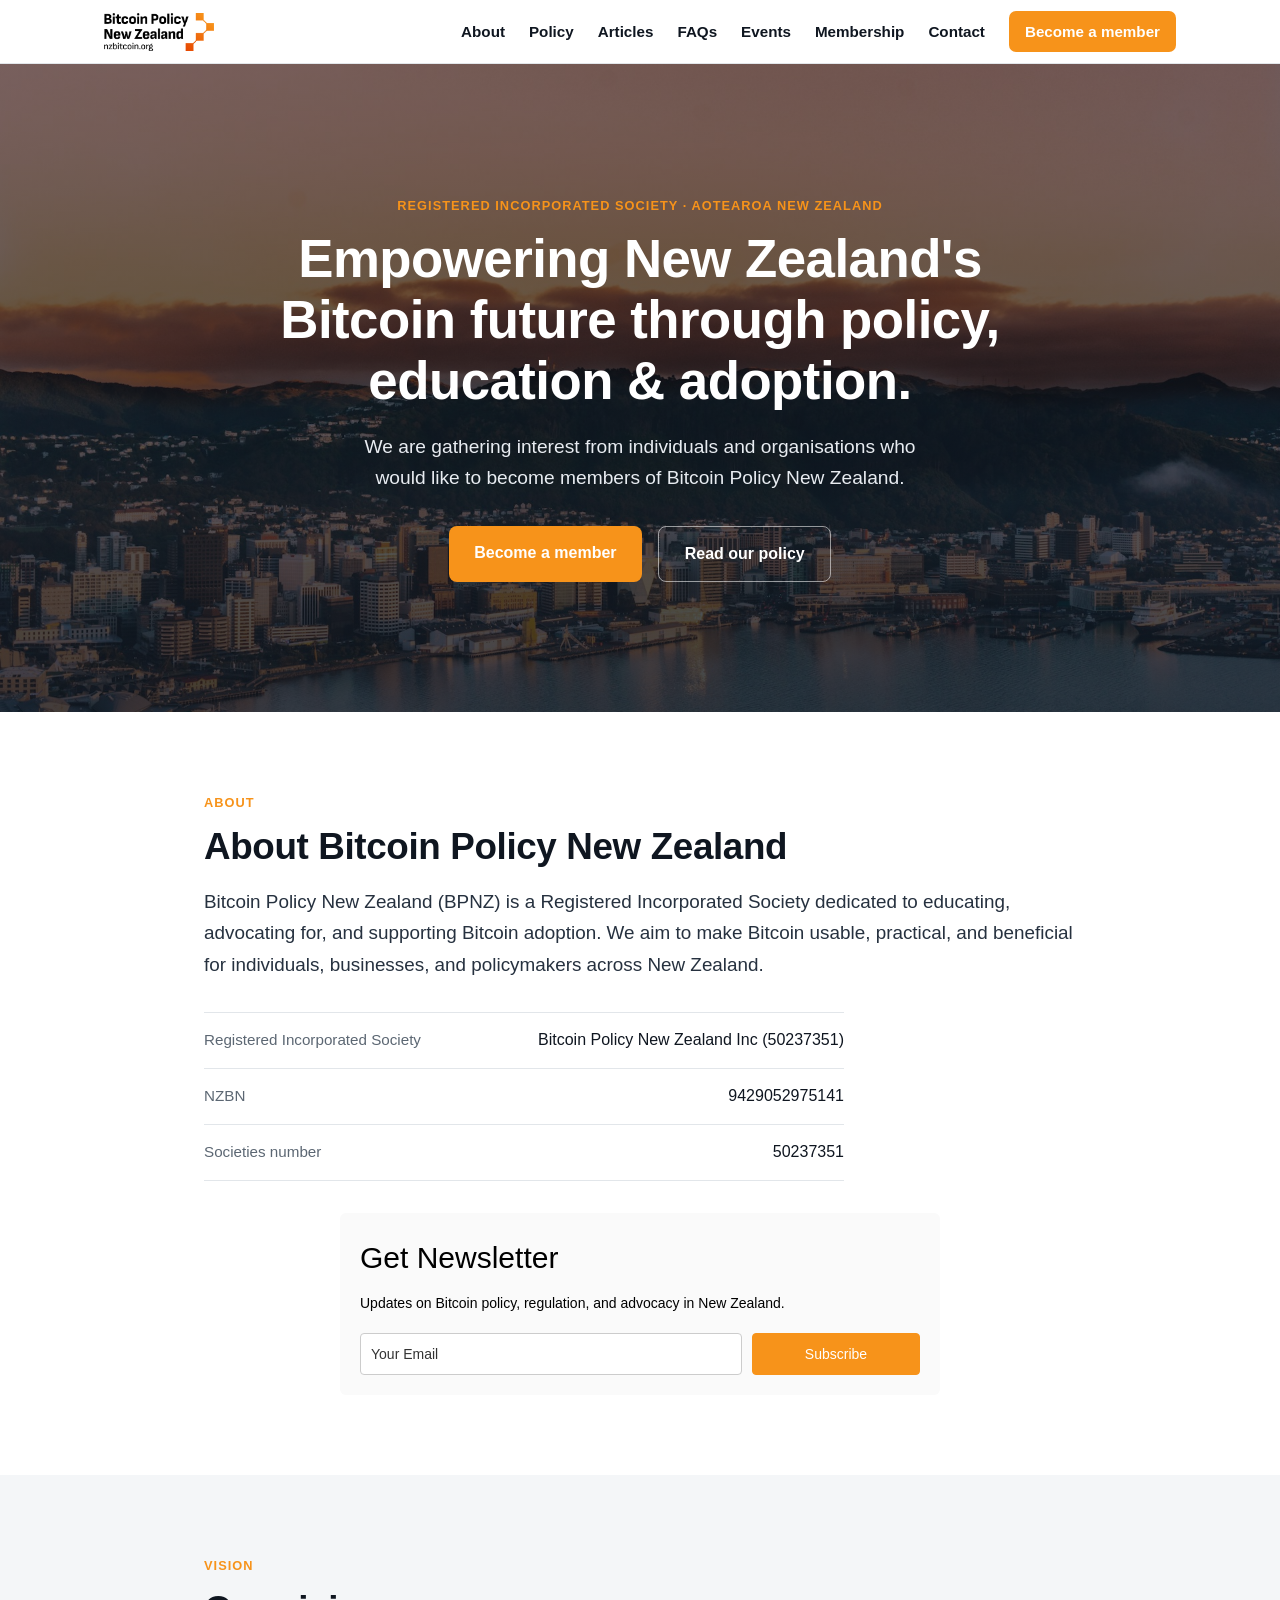
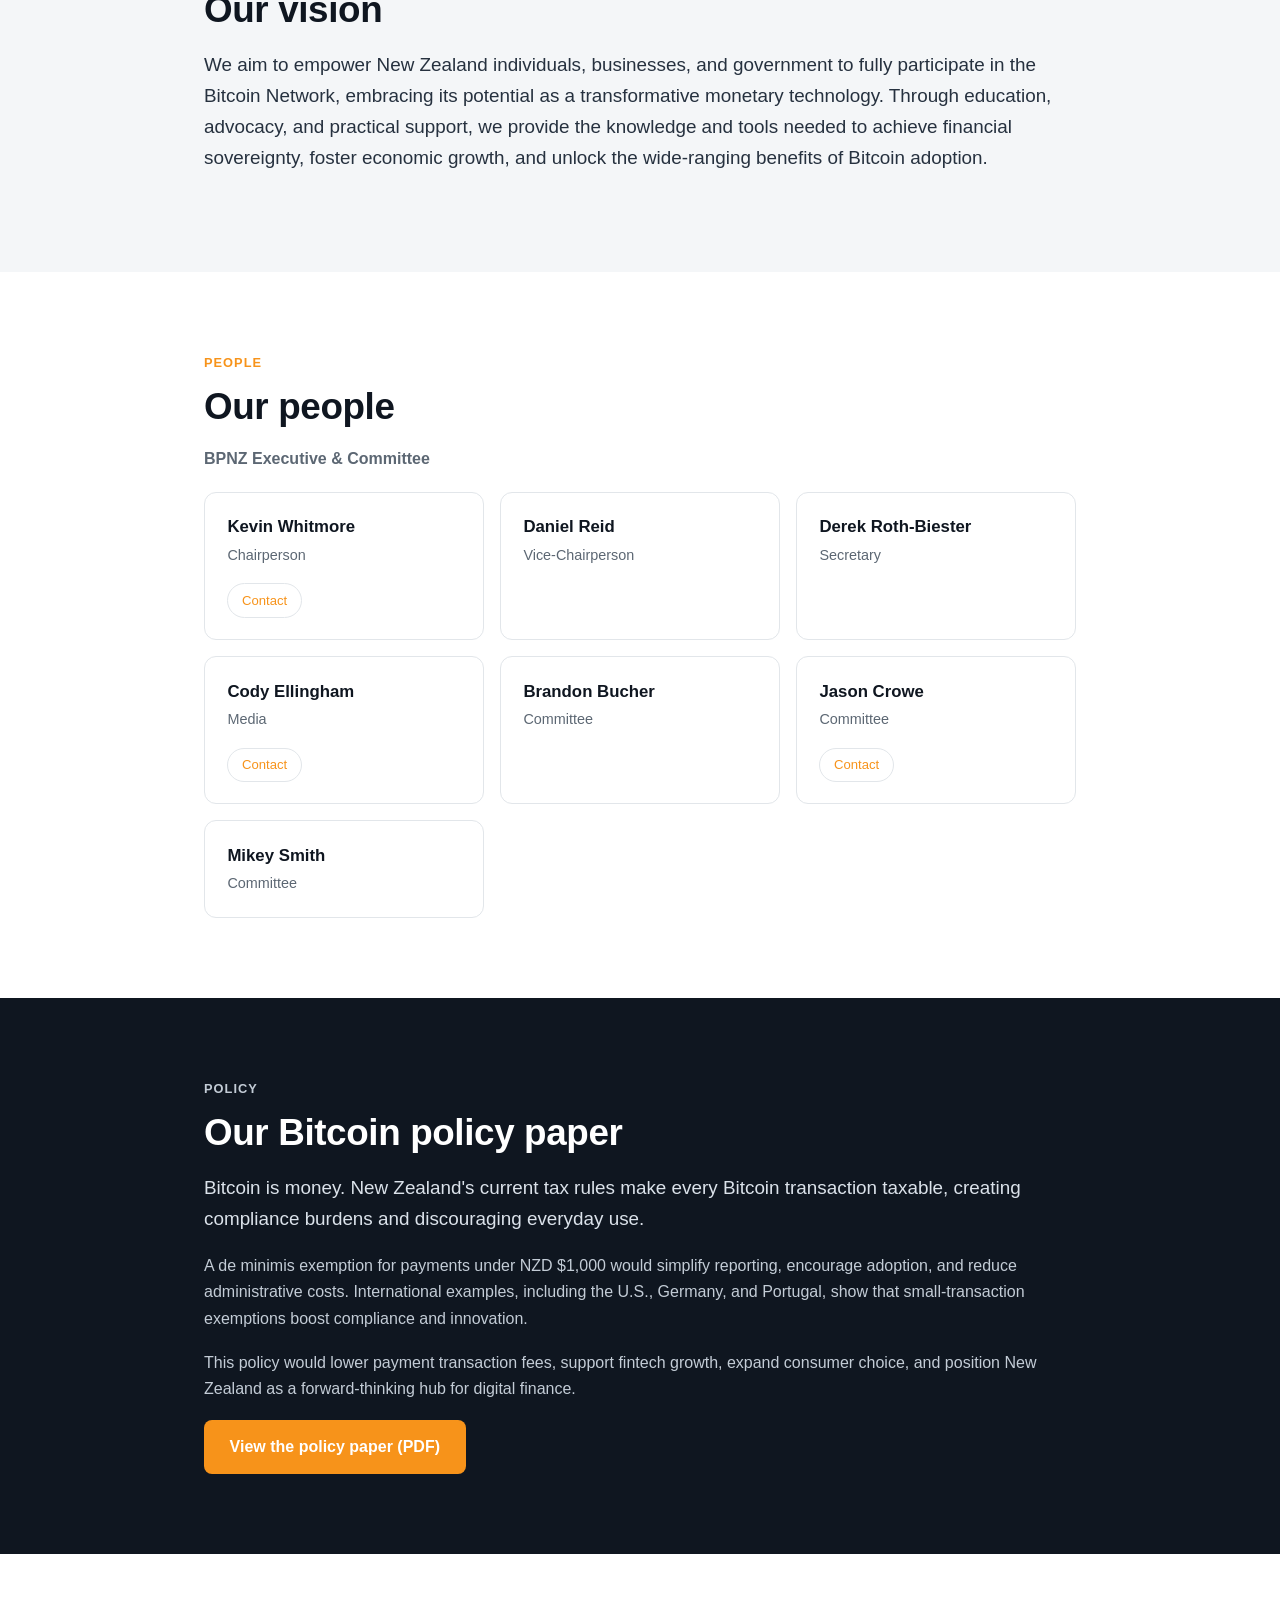
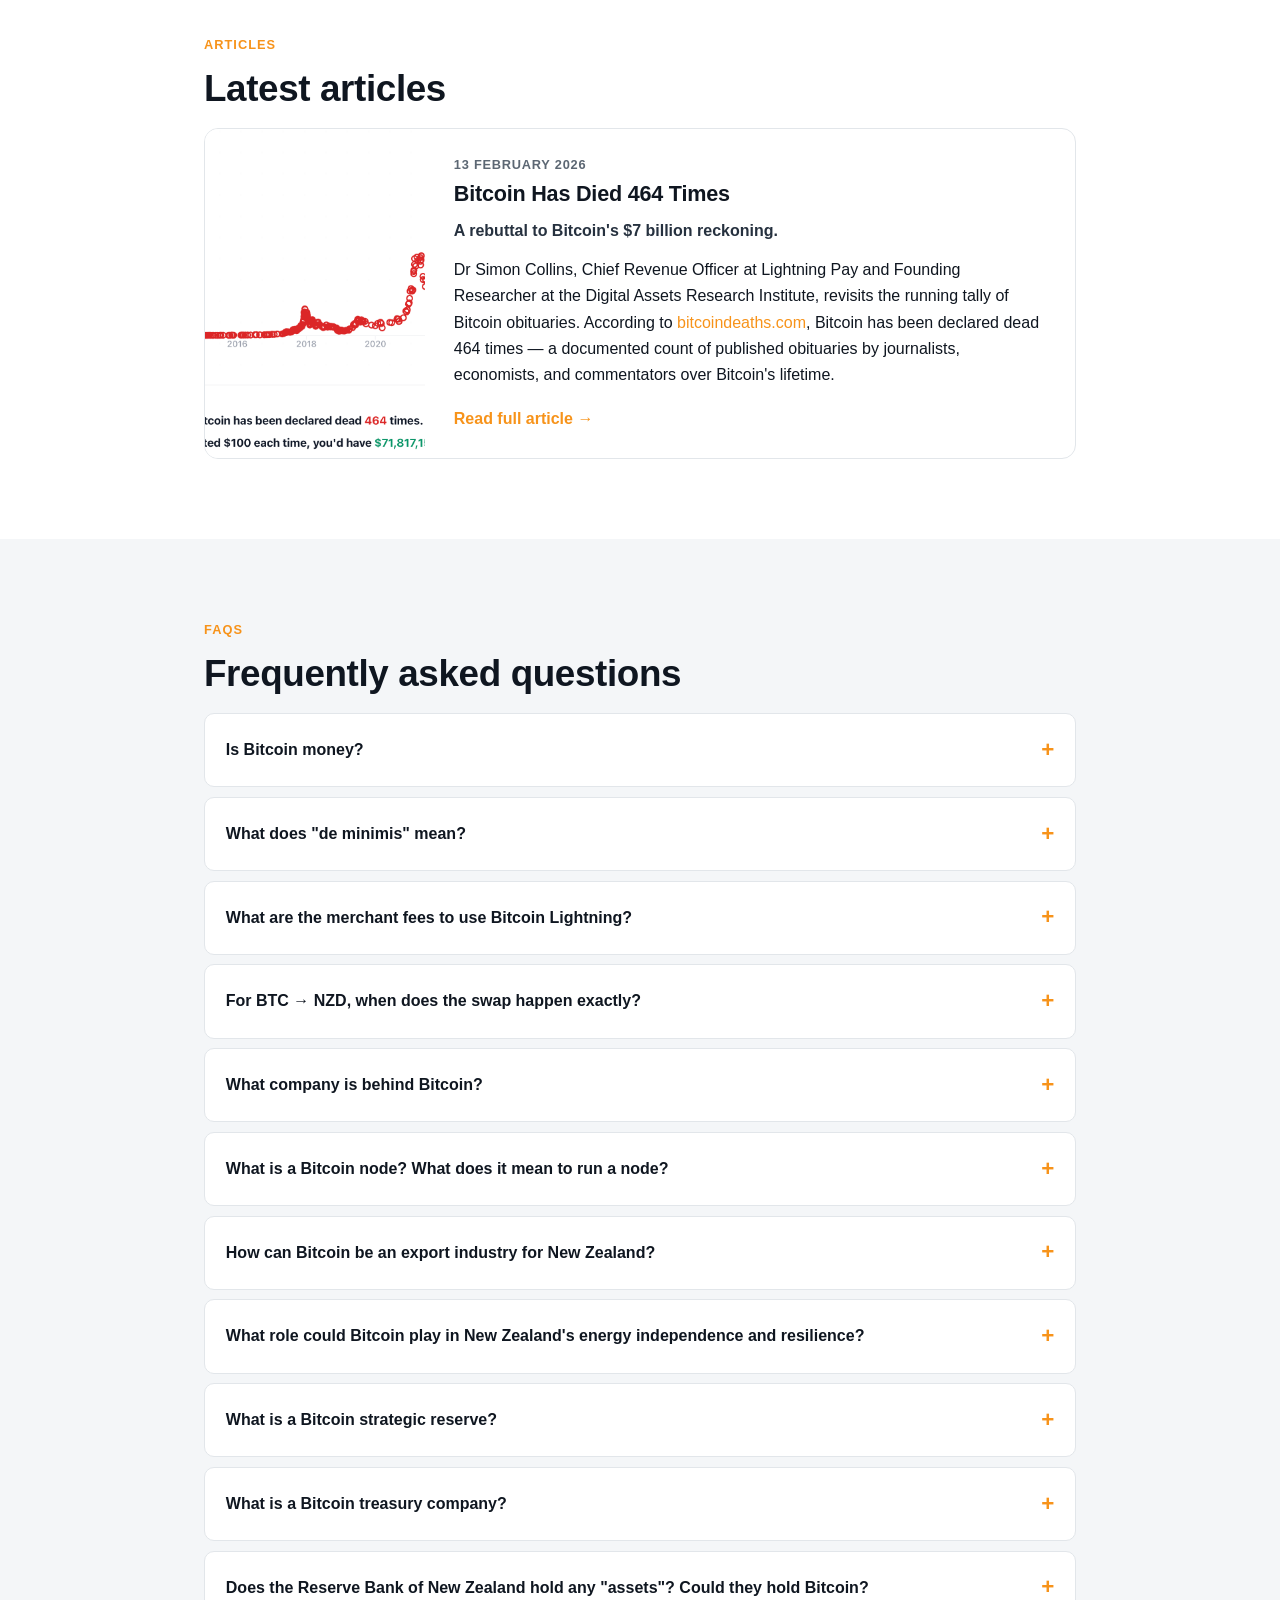
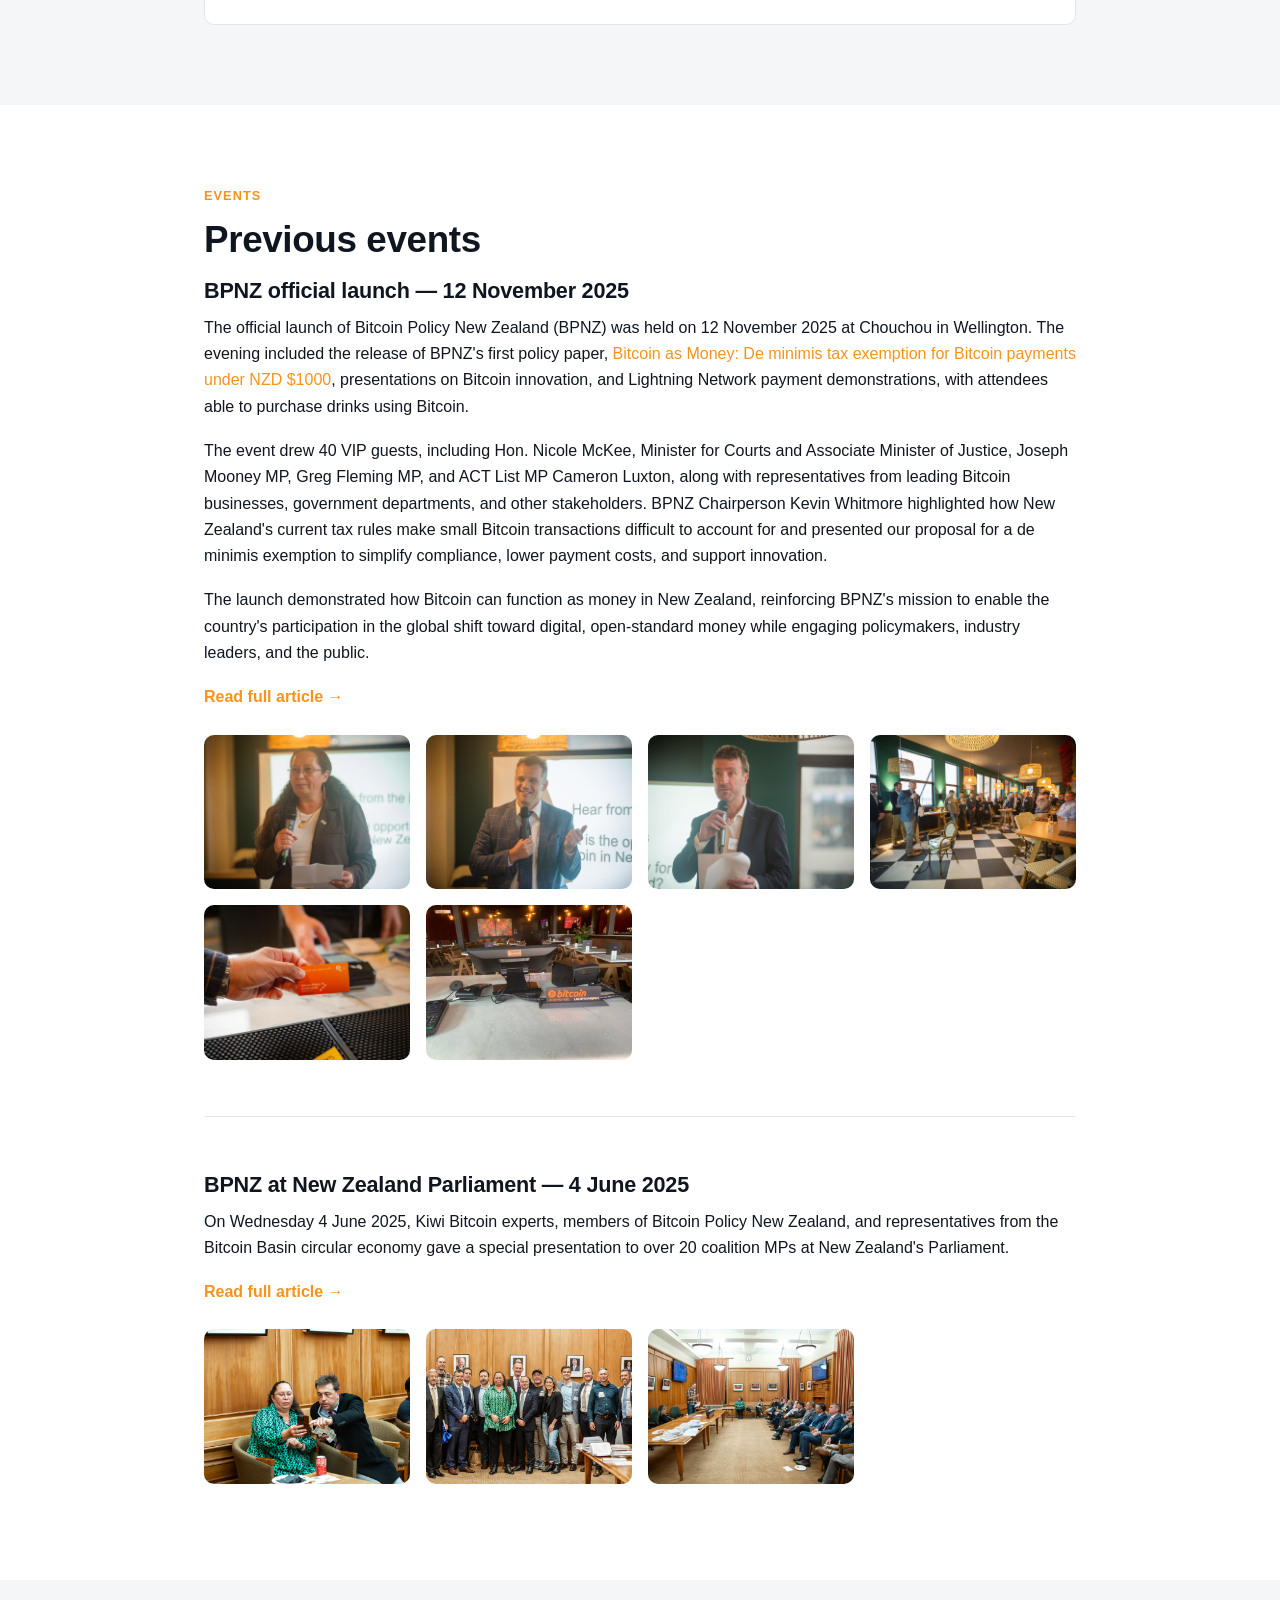
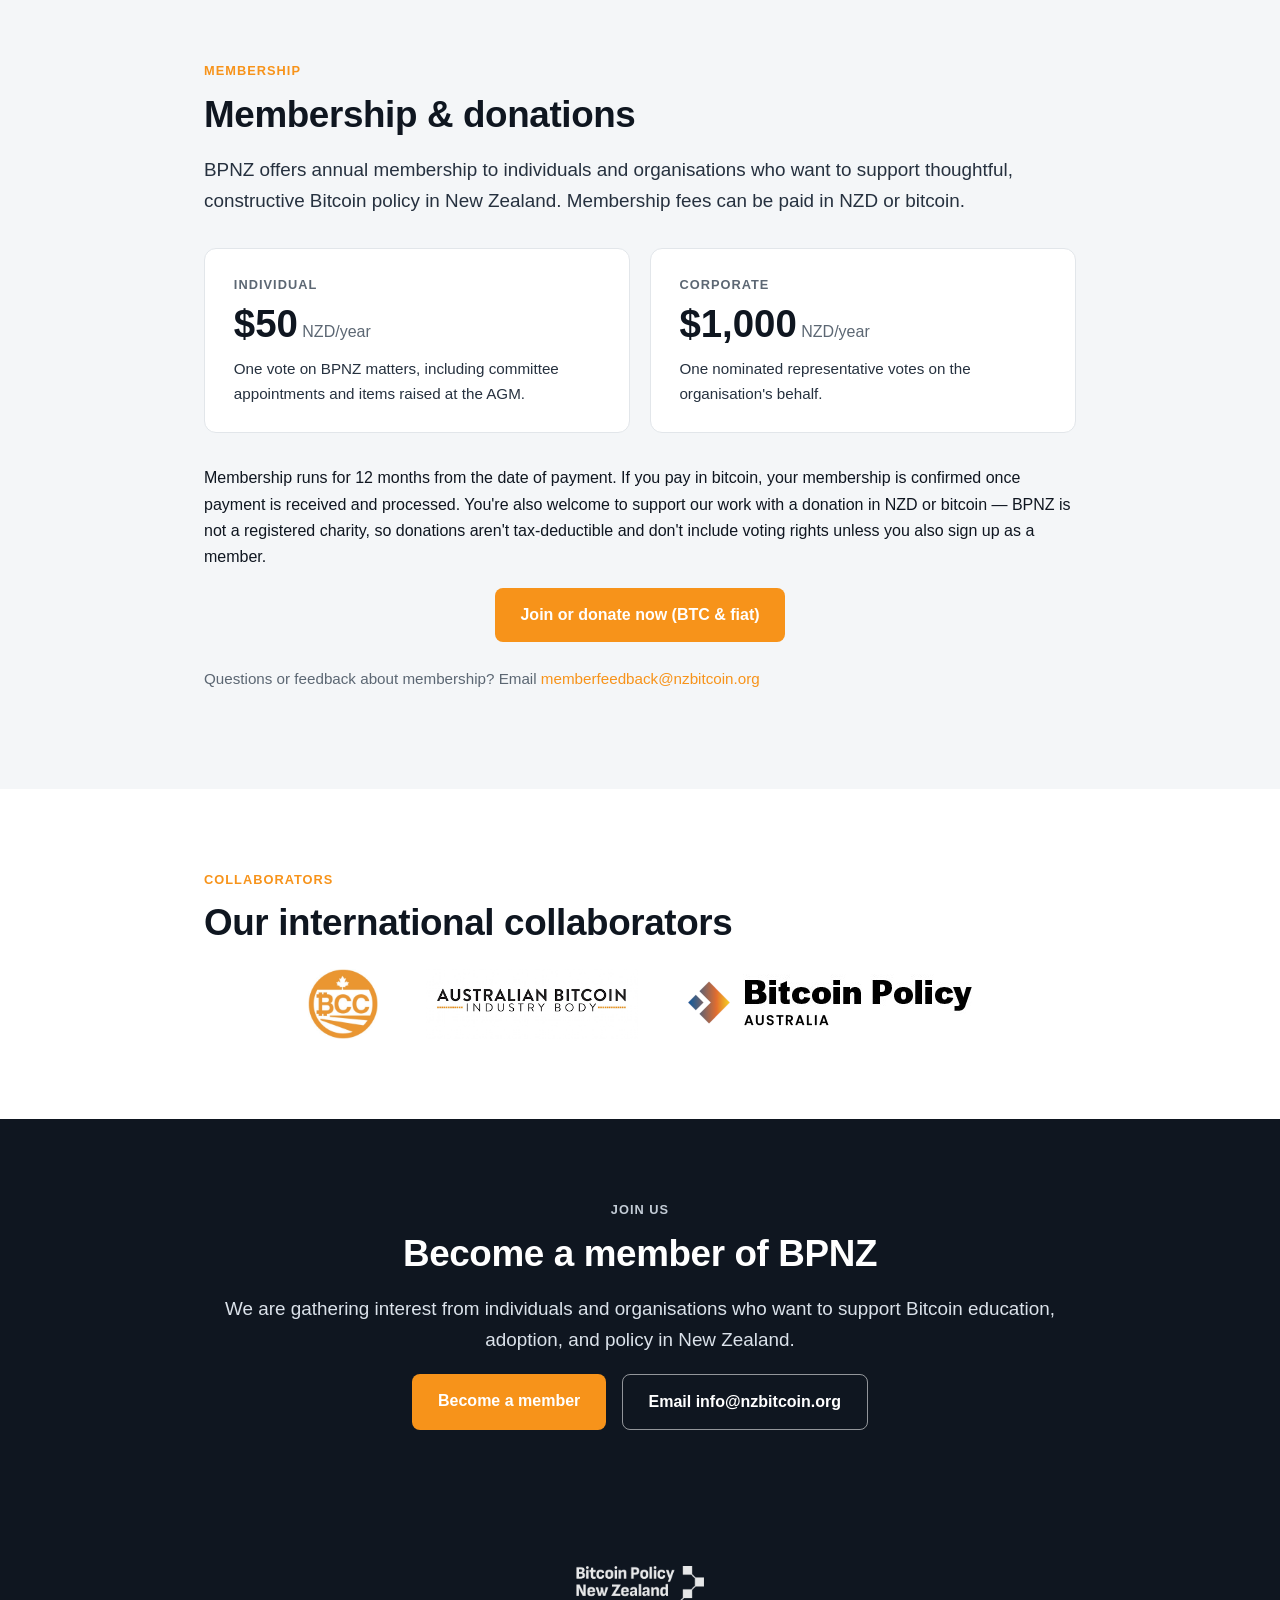
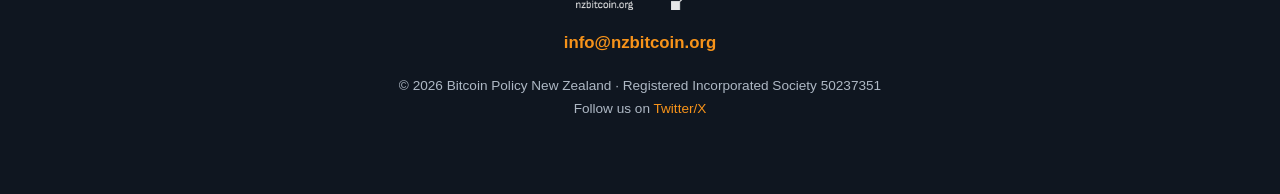
==== commit e311f2df: "Update index.html remove link on companies register link" ====
--- a/index.html
+++ b/index.html
@@ -402,7 +402,7 @@
     <dl class="org-details">
       <div class="org-row">
         <dt>Registered Incorporated Society</dt>
-        <dd><a target="_blank" rel="noopener" href="https://app.businessregisters.govt.nz/sber-businesses/viewInstance/view.html?id=229a78e05307b6d8bf1b29667f00cb17c194dfdf770473d6">Bitcoin Policy New Zealand Inc (50237351)</a></dd>
+        <dd>Bitcoin Policy New Zealand Inc (50237351)</dd>
       </div>
       <div class="org-row">
         <dt>NZBN</dt>
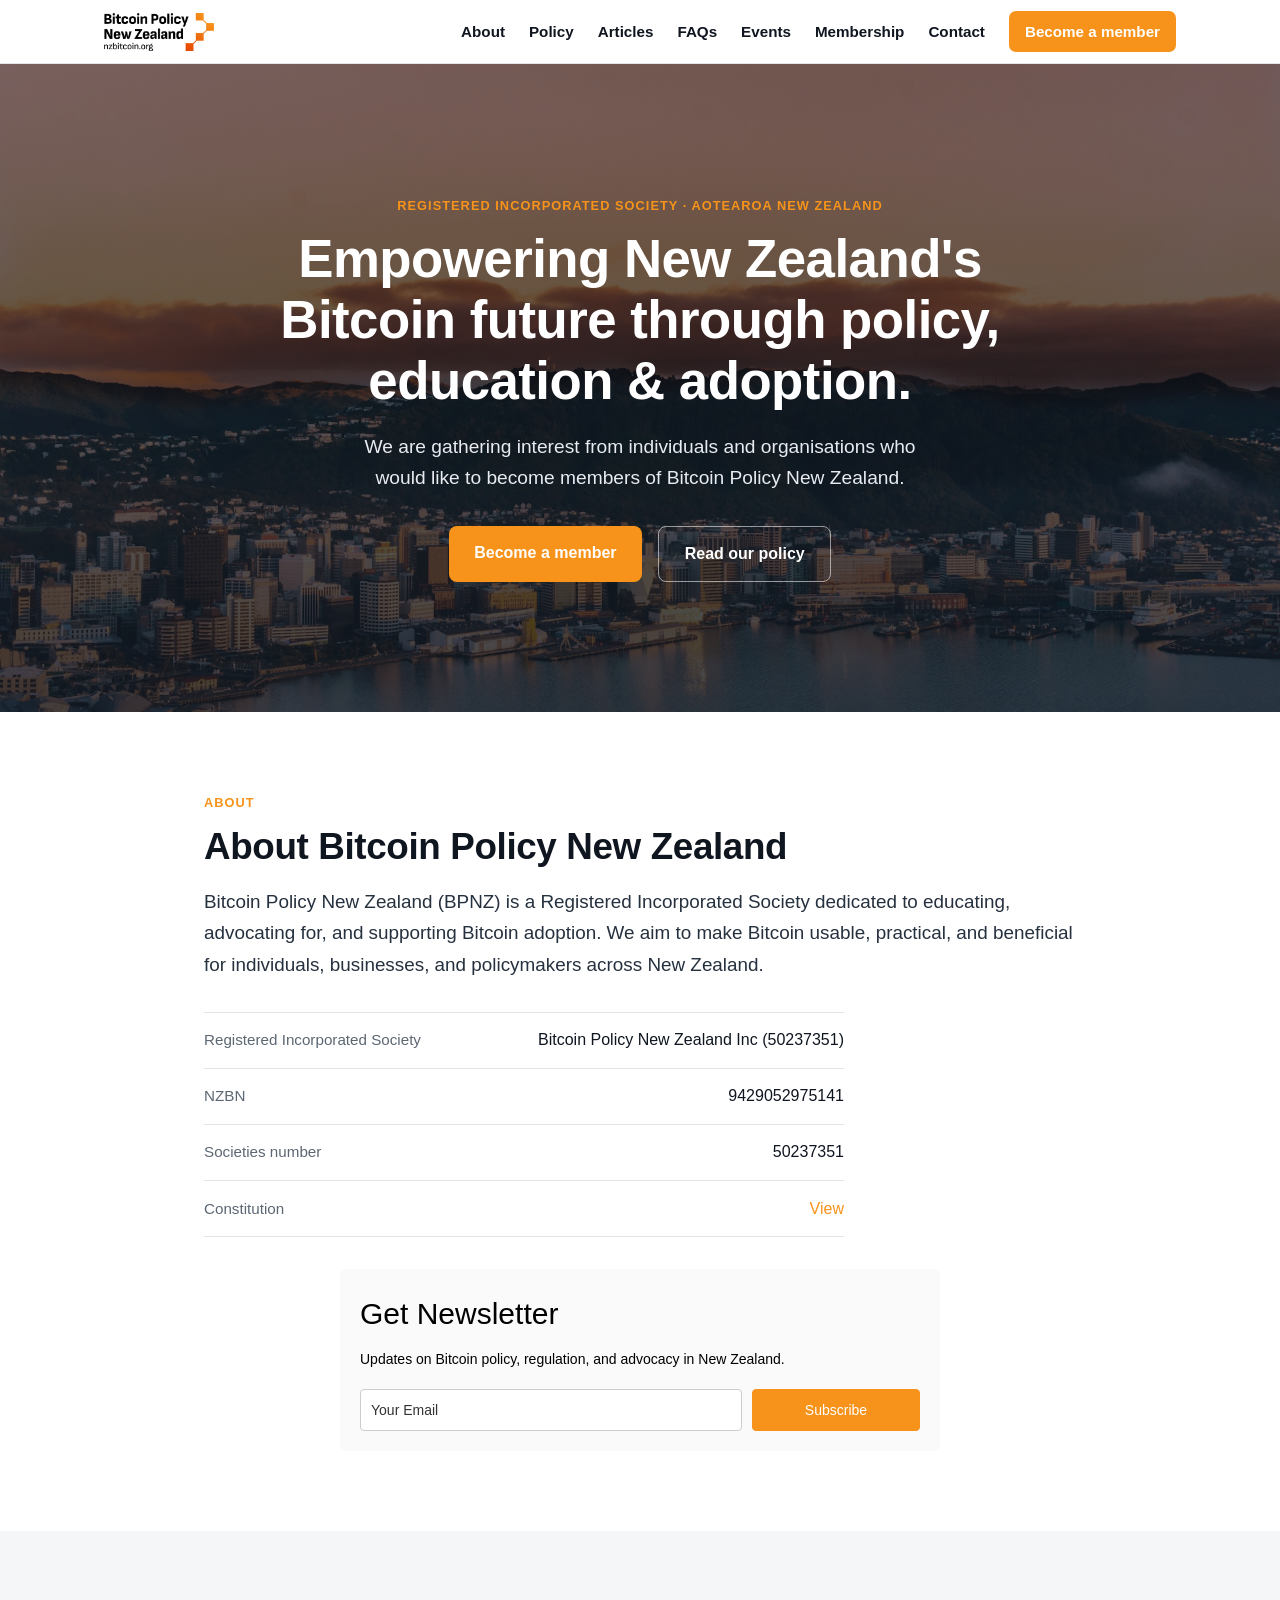
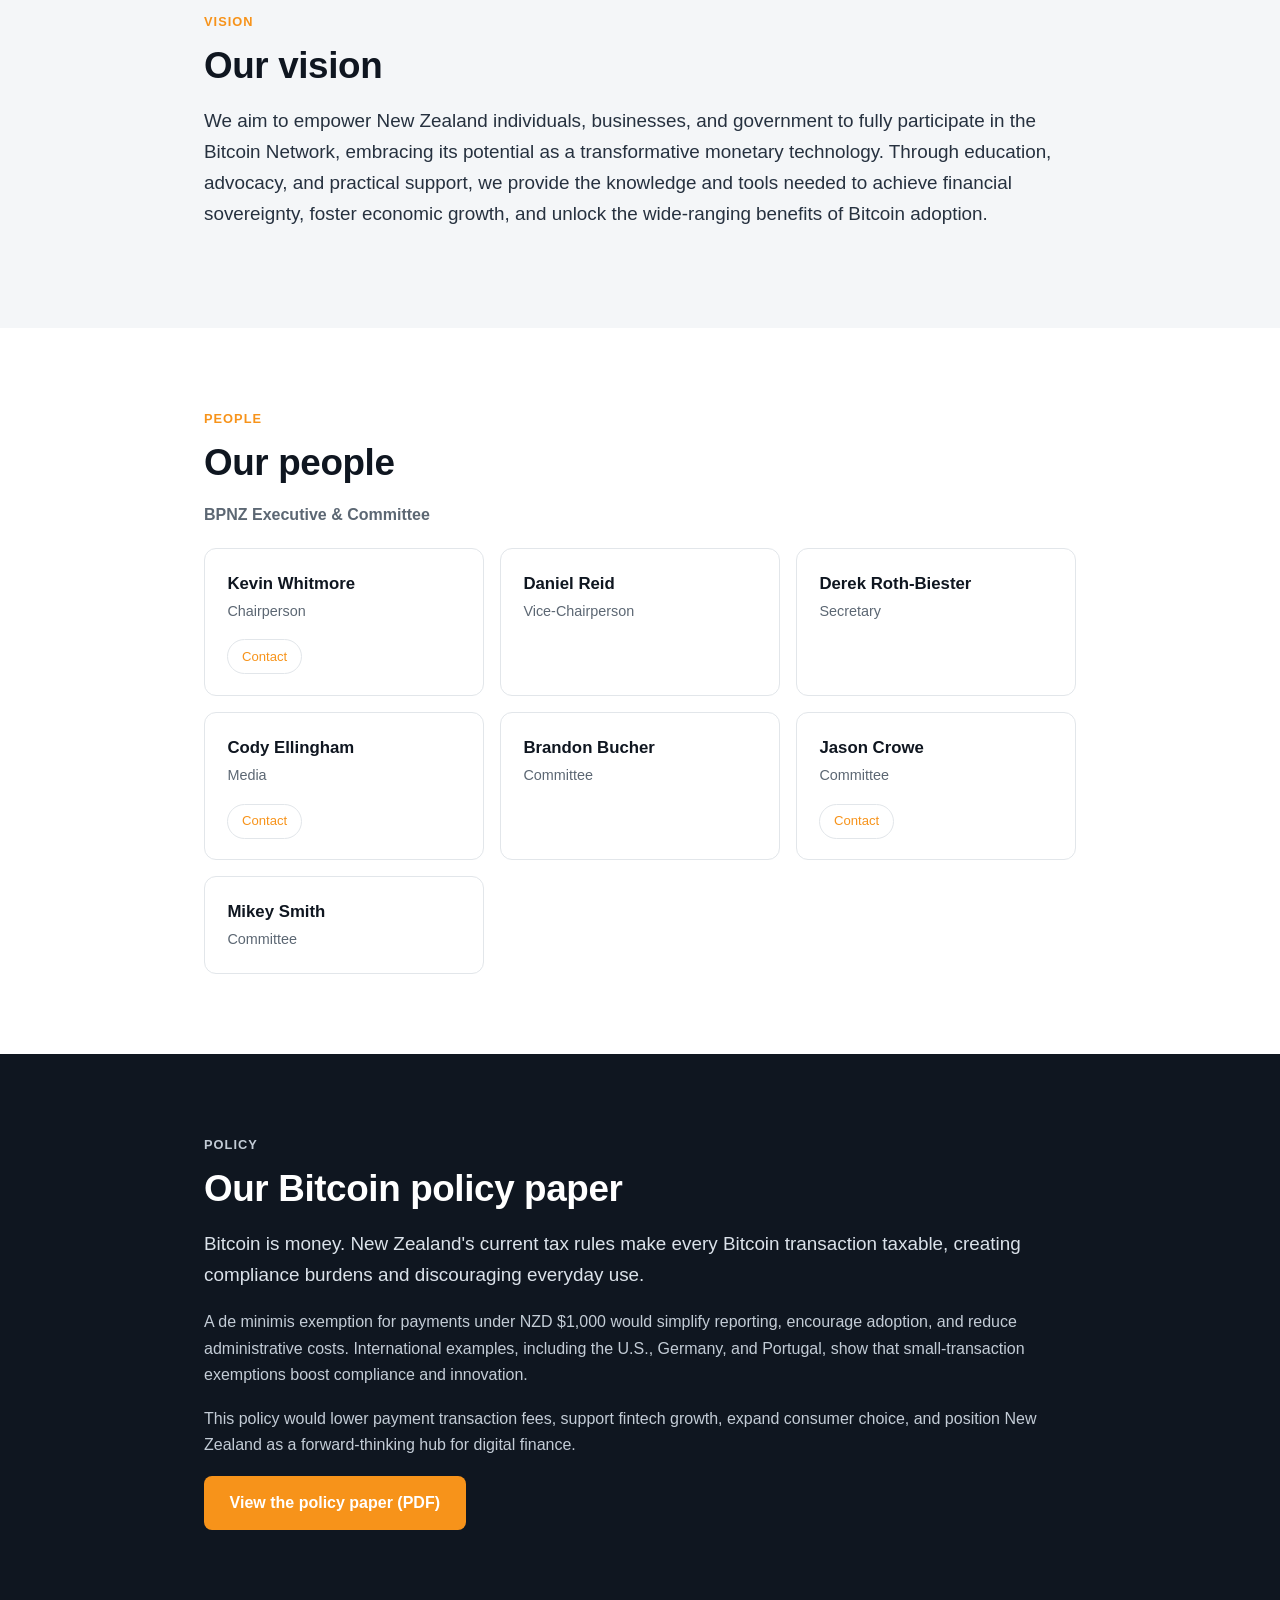
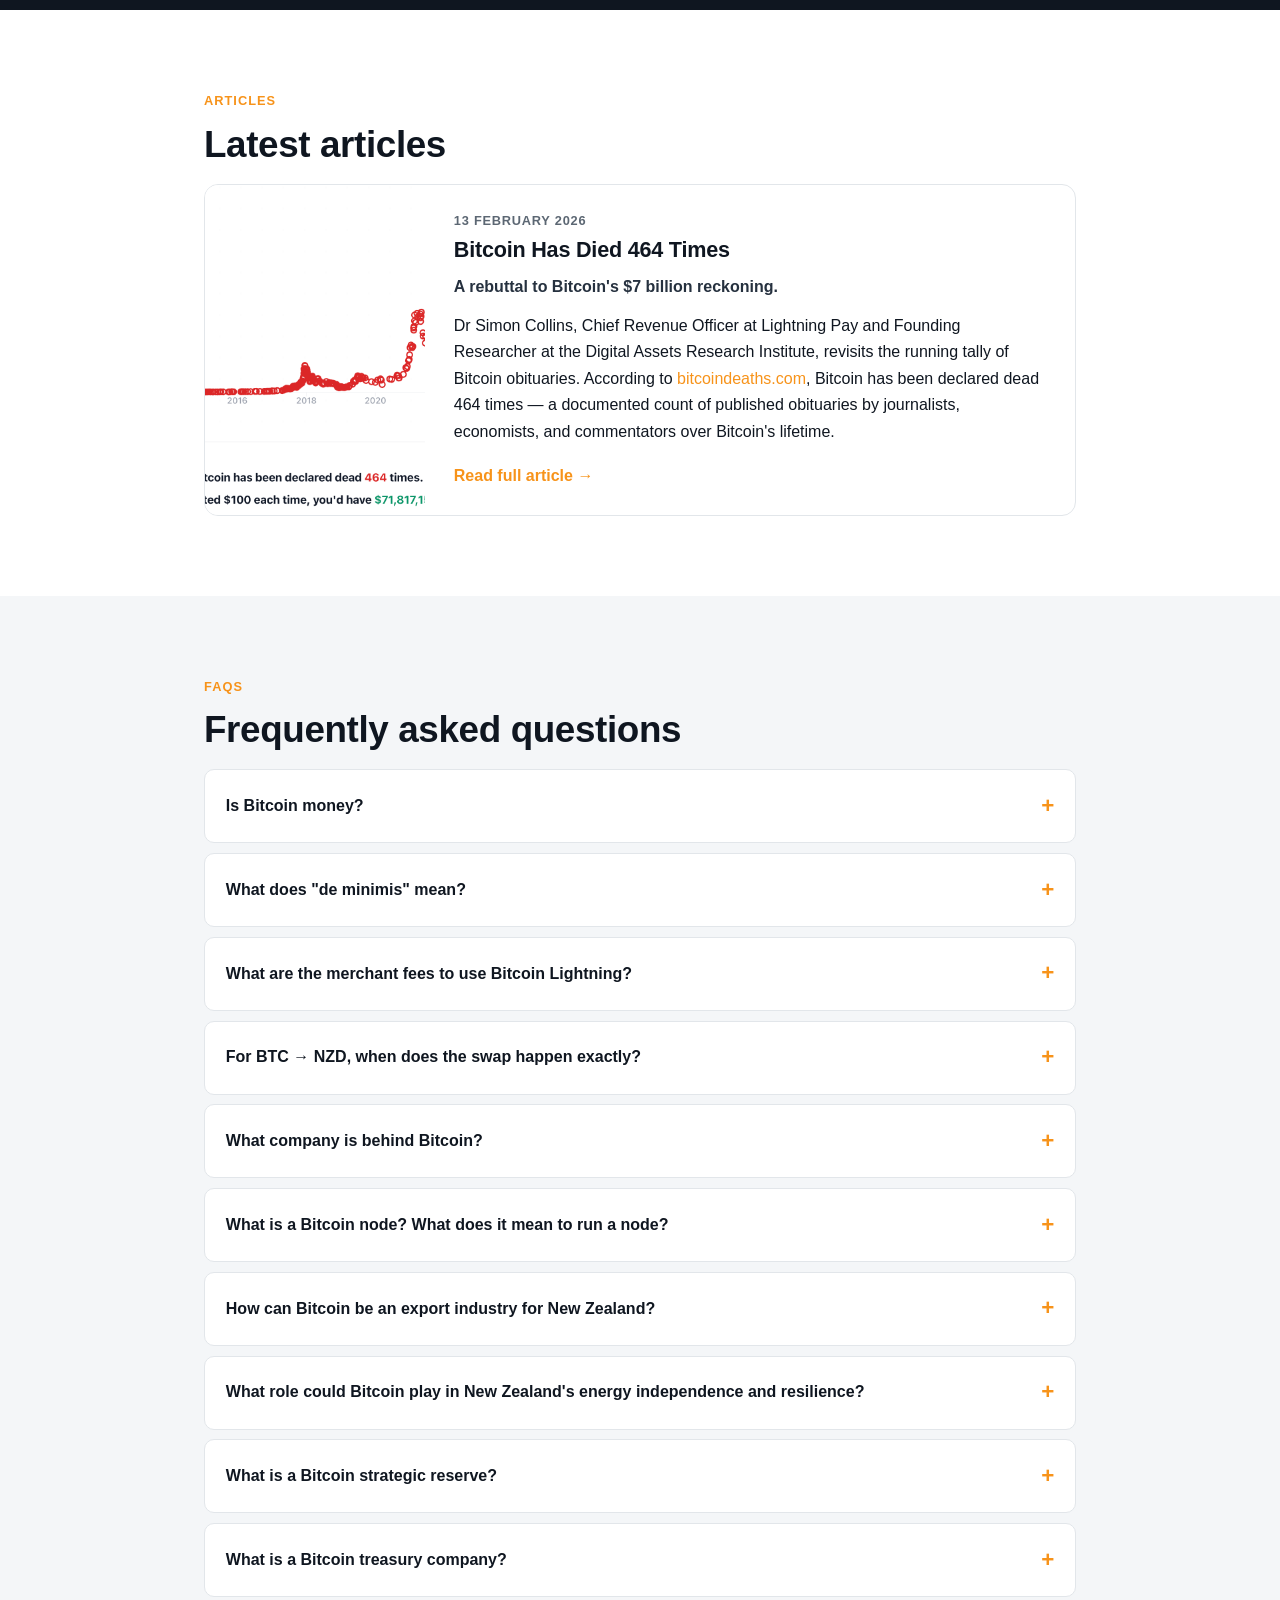
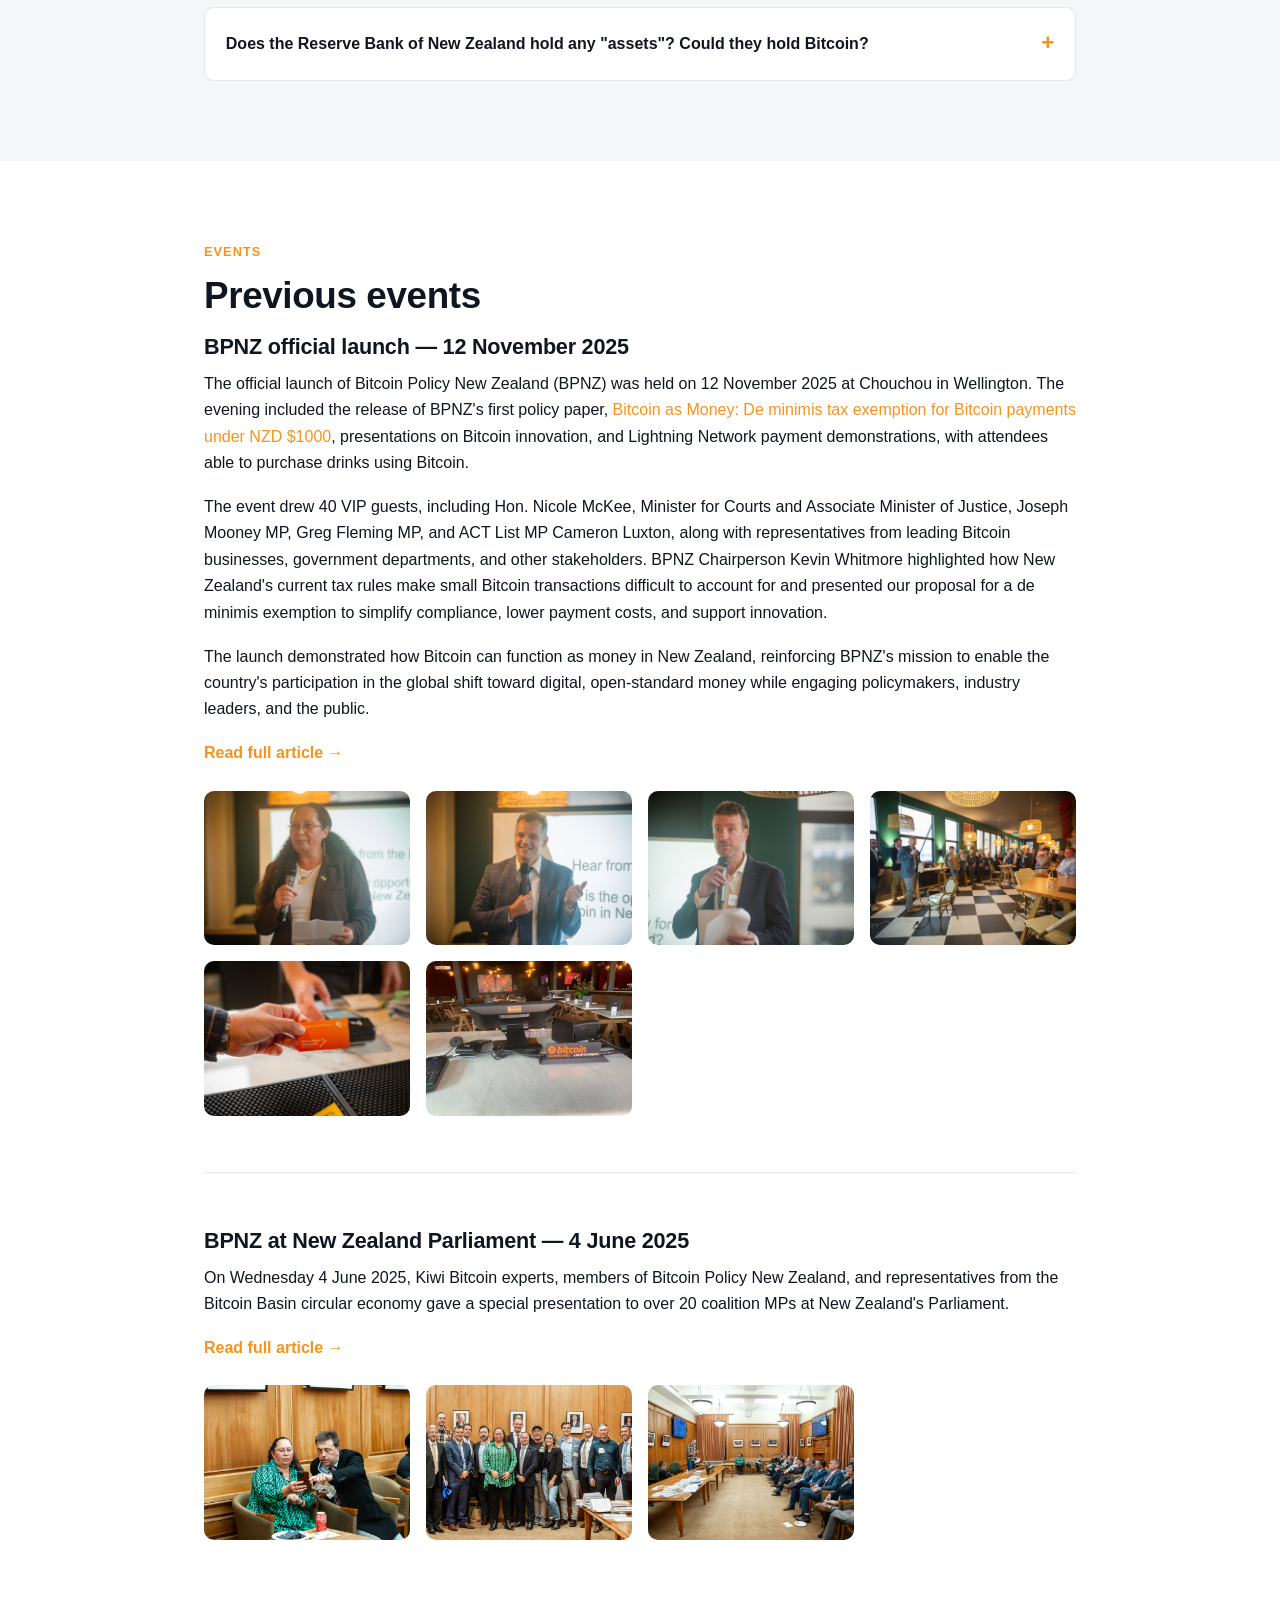
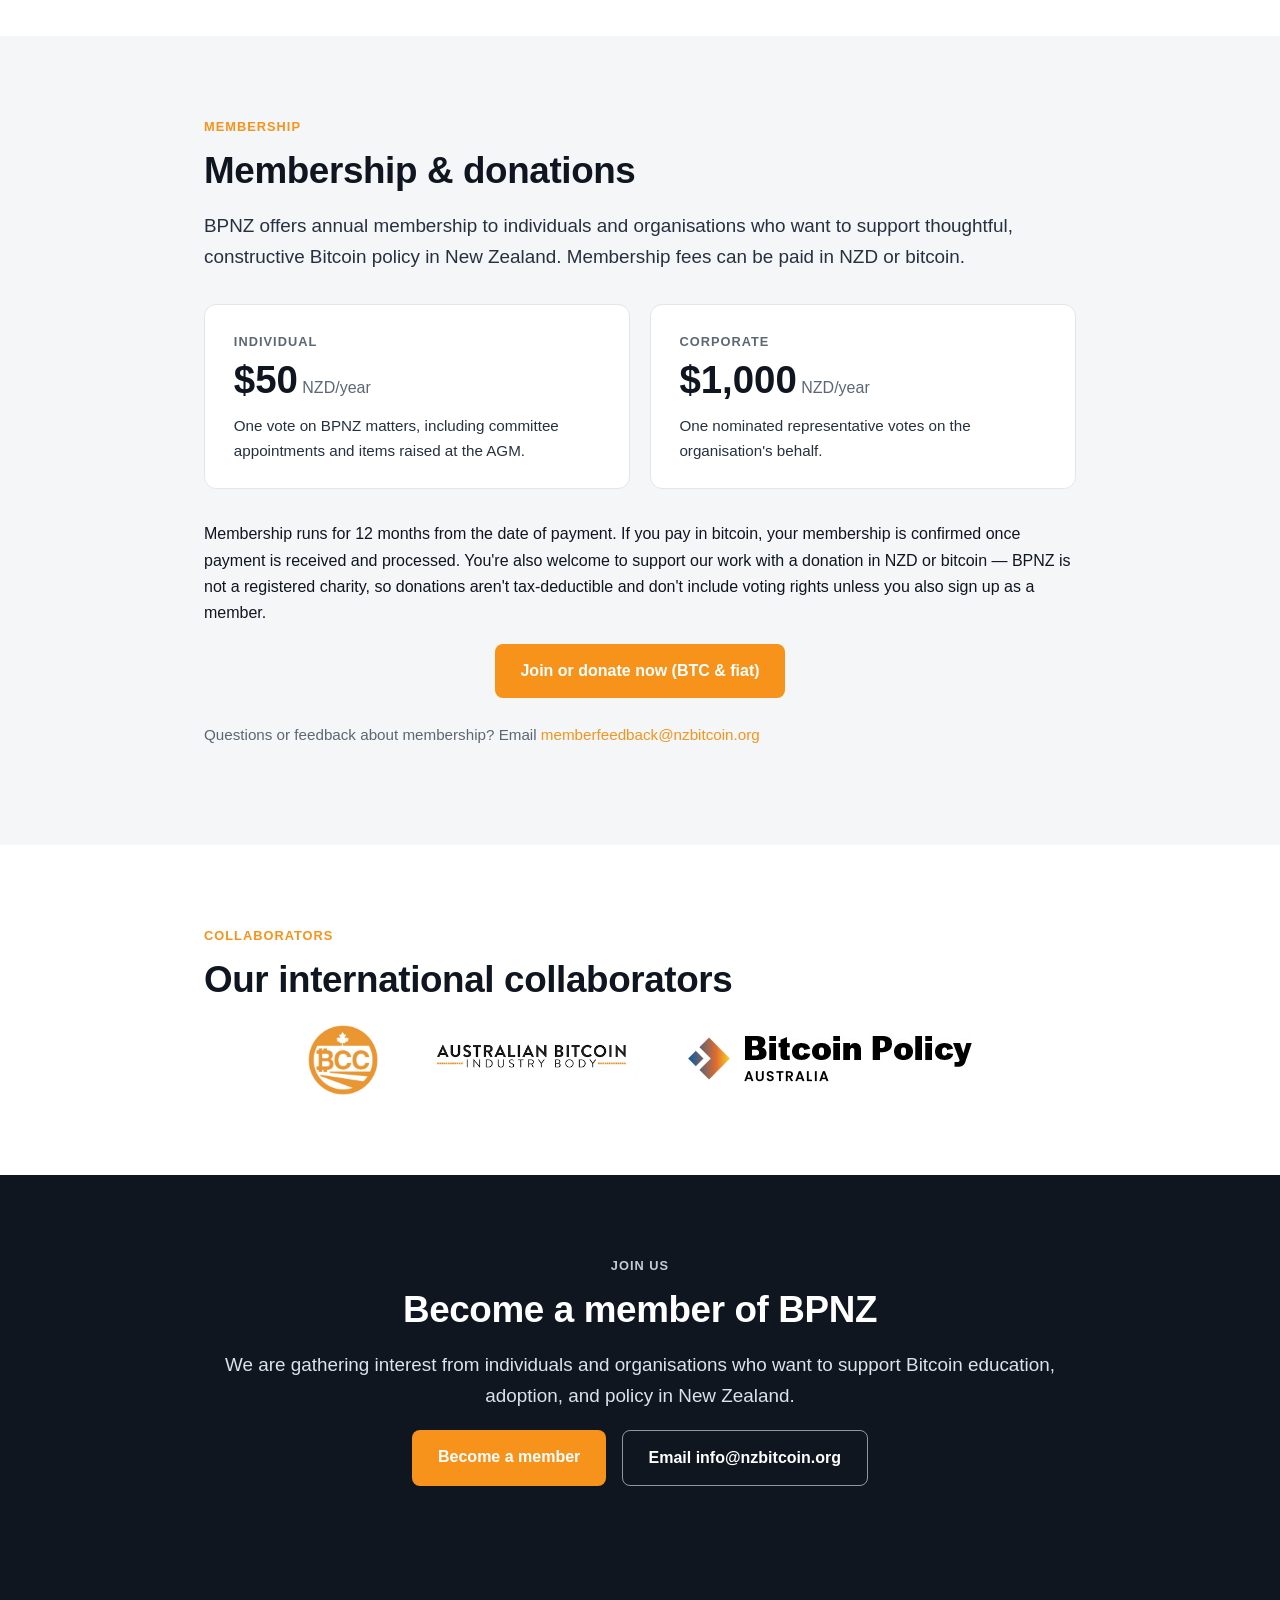
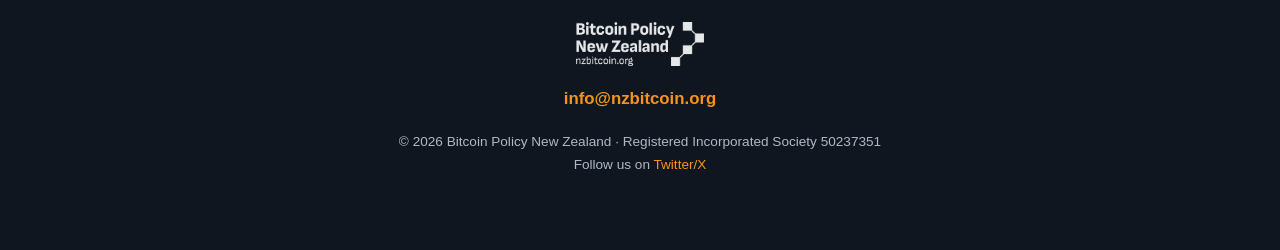
==== commit f9c1a0d4: "Update index.html Add link to constitution." ====
--- a/index.html
+++ b/index.html
@@ -411,6 +411,10 @@
       <div class="org-row">
         <dt>Societies number</dt>
         <dd>50237351</dd>
+      </div>
+      <div class="org-row">
+        <dt>Constitution</dt>
+        <dd><a target="_blank" href="/files/Bitcoin_Policy_Institute_NZ_Constitution.pdf">View</a></dd>
       </div>
     </dl>
 
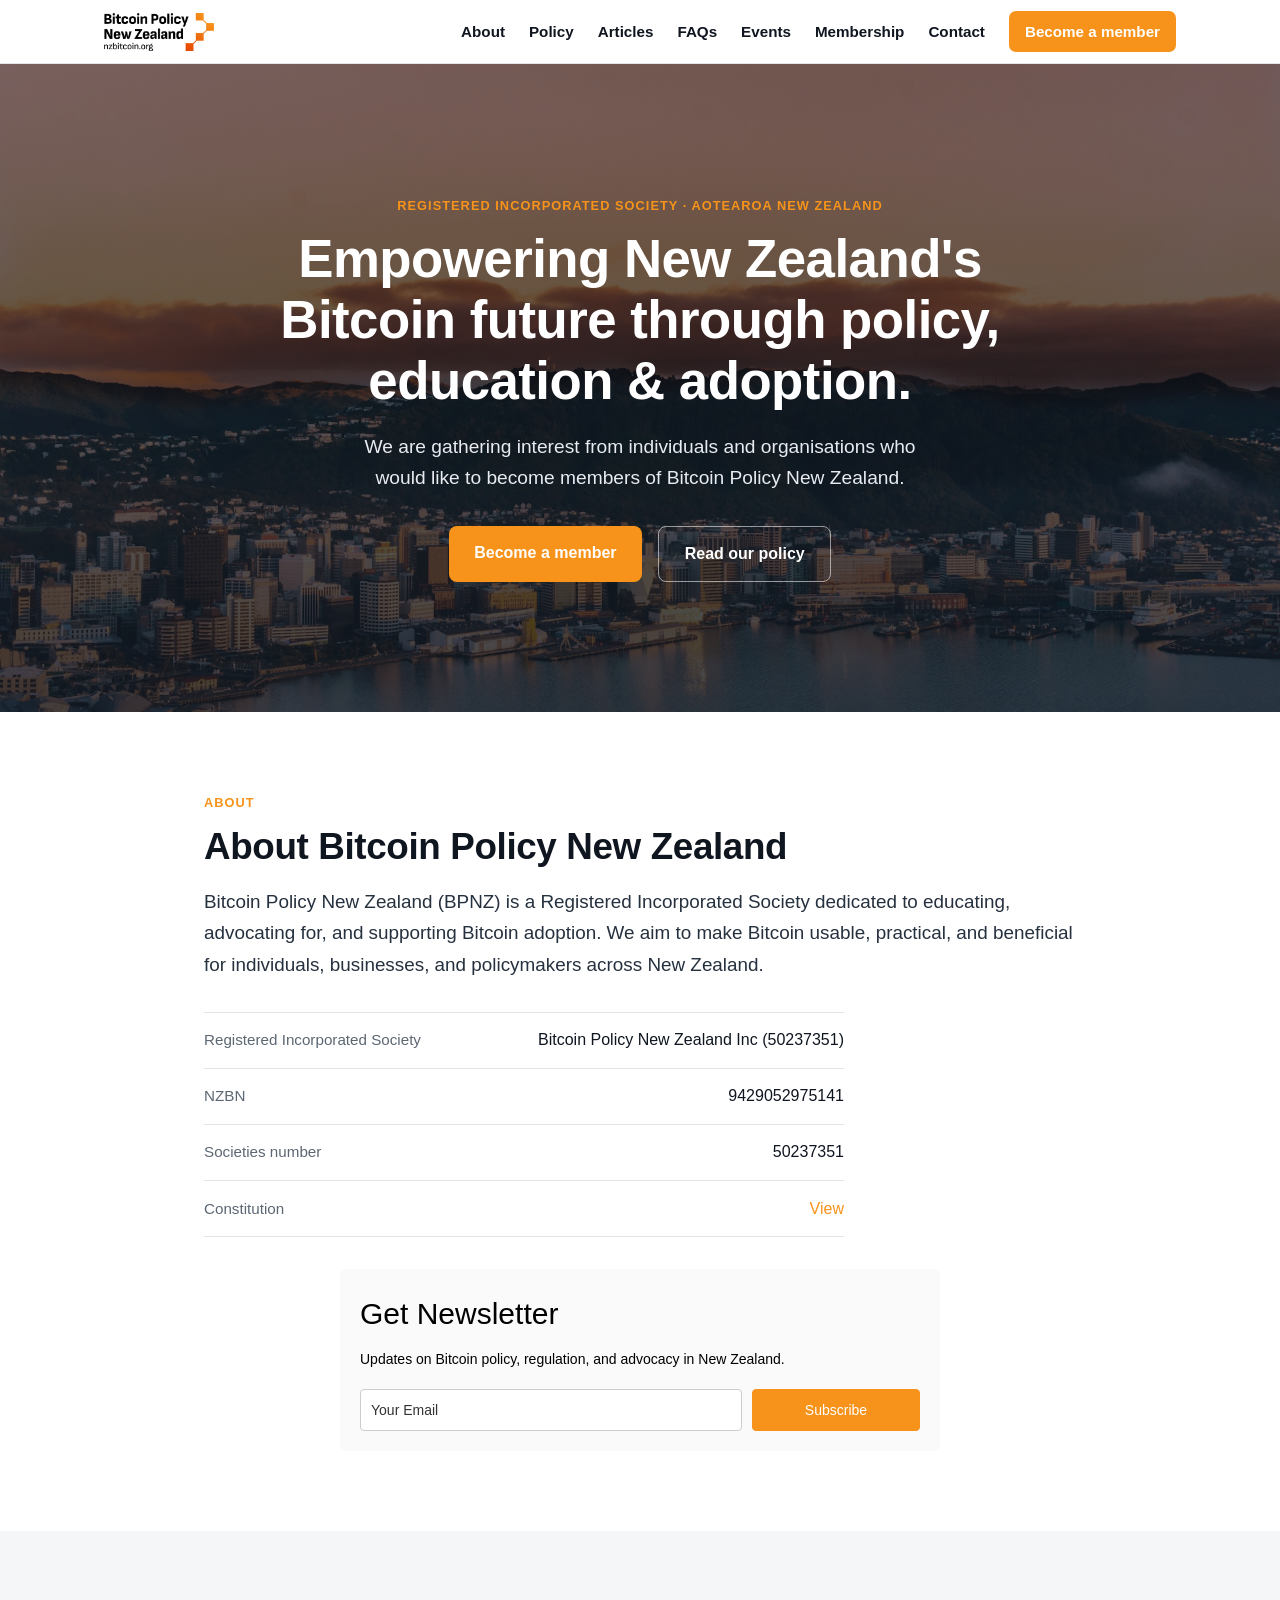
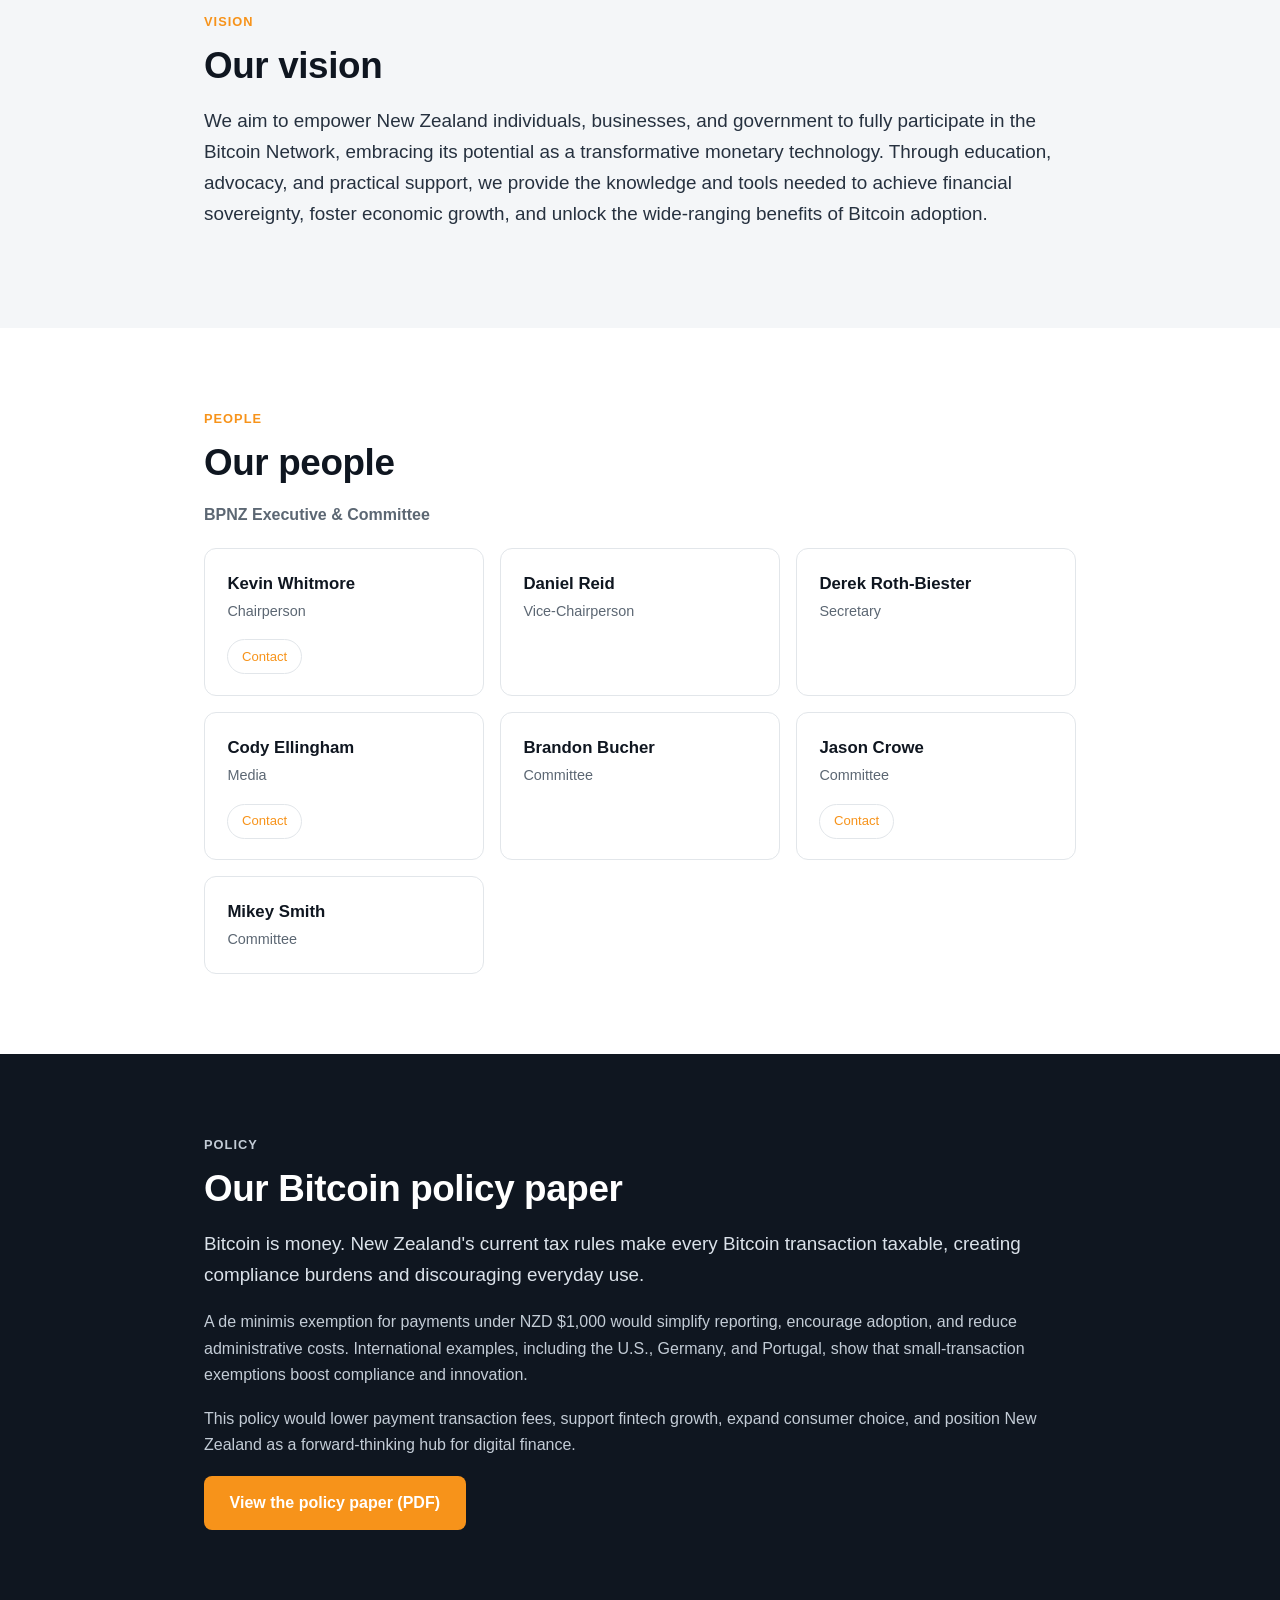
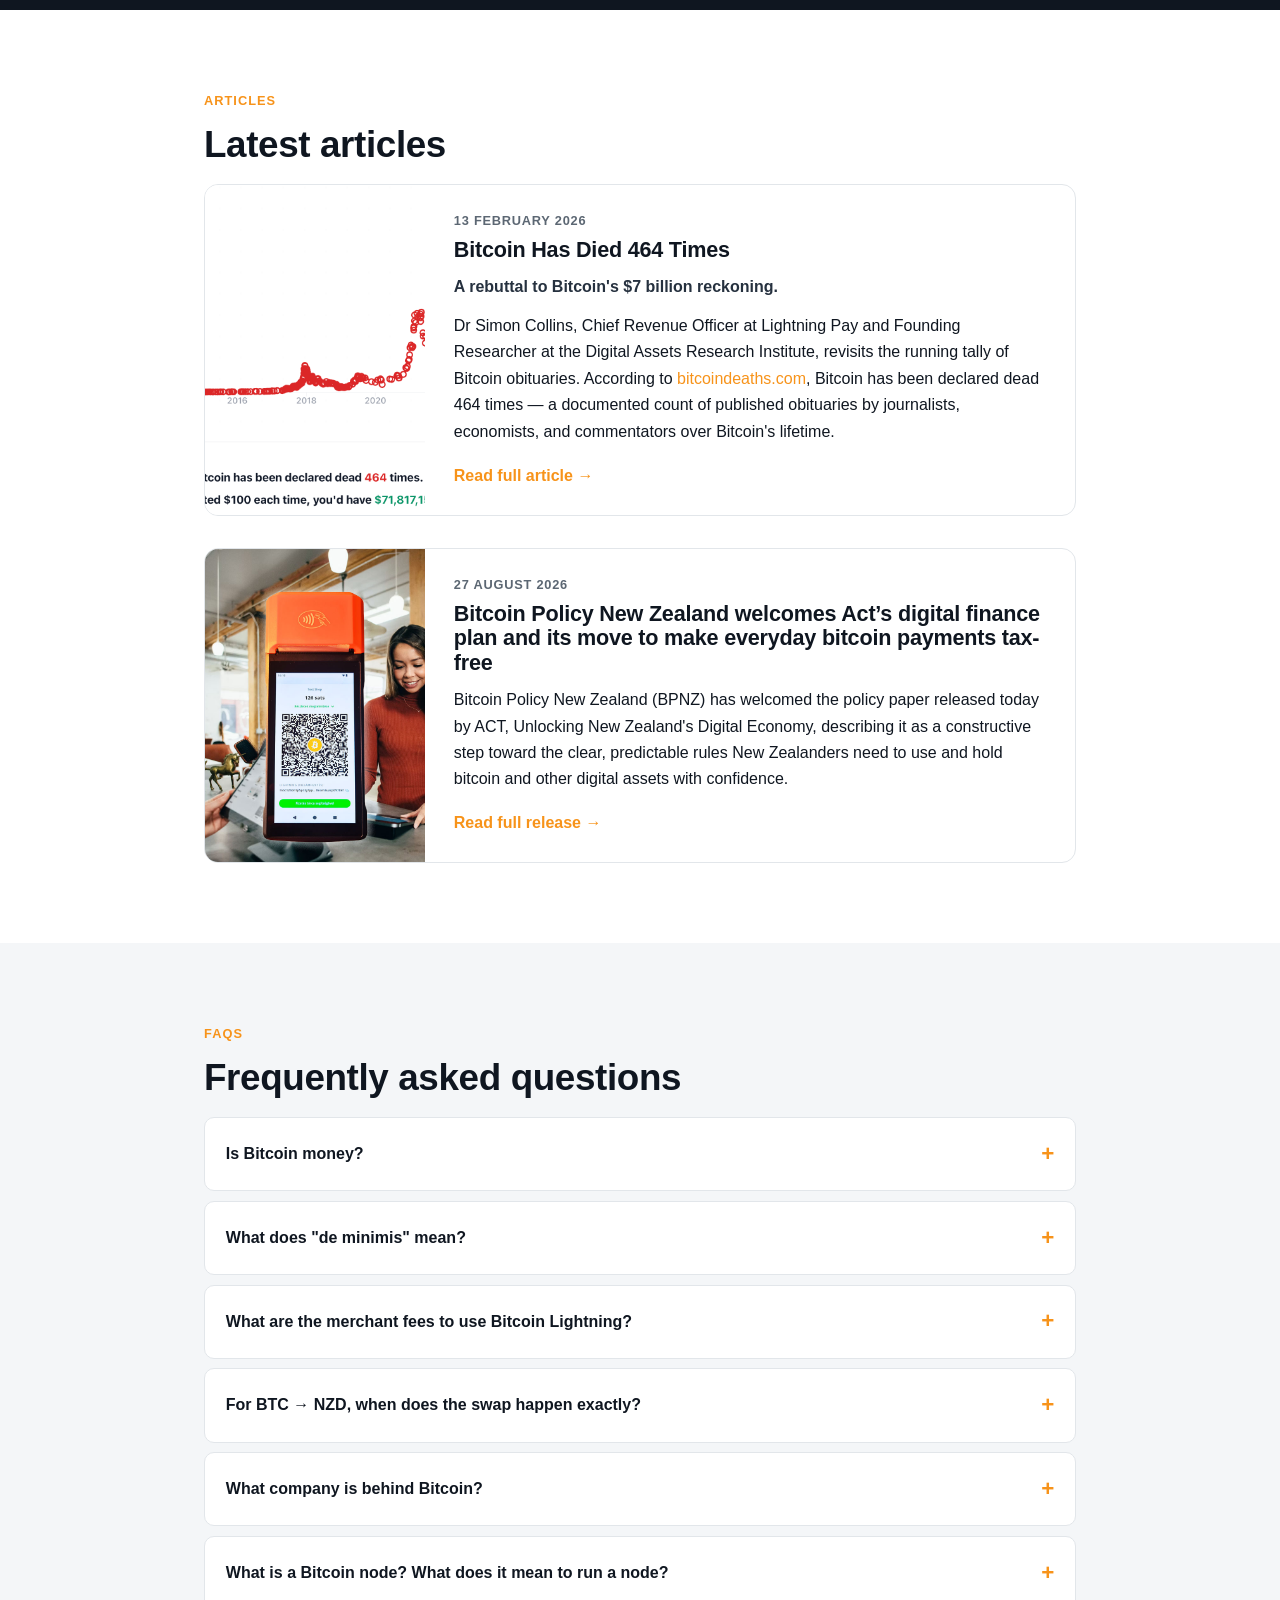
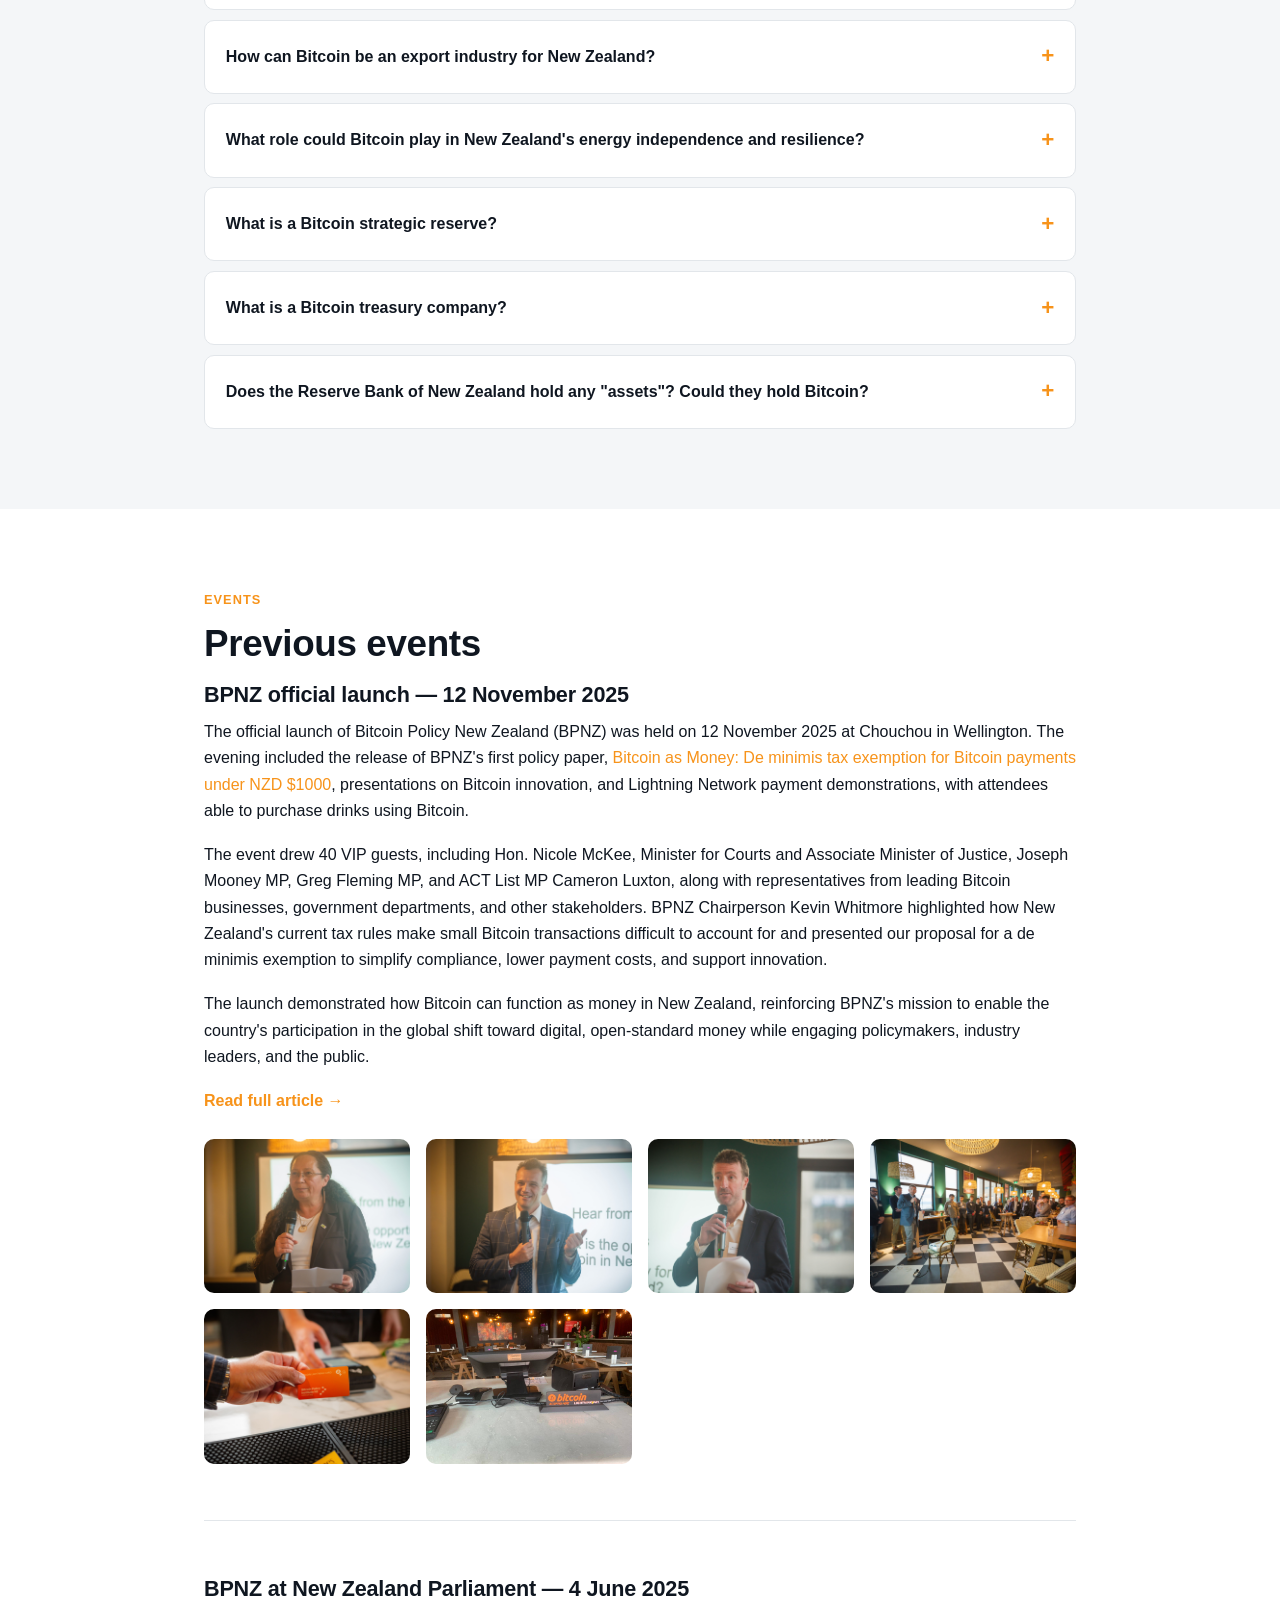
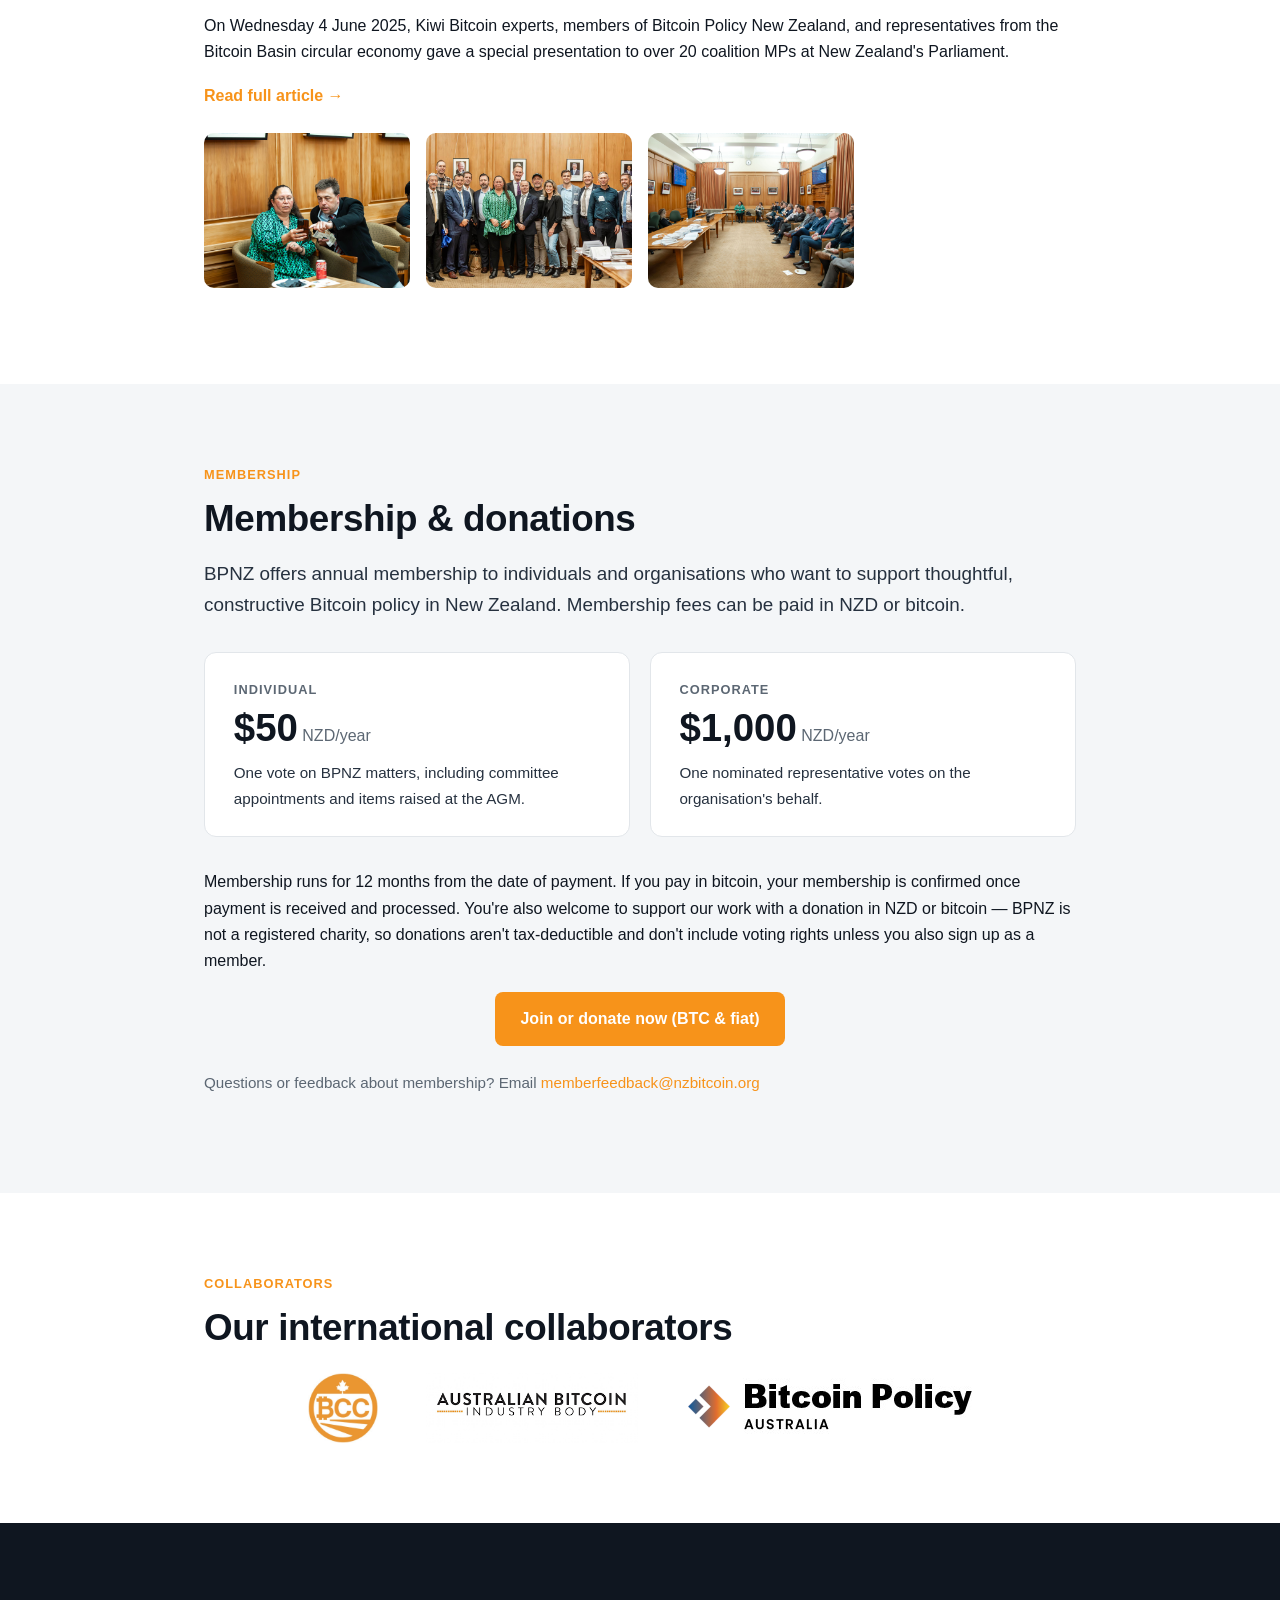
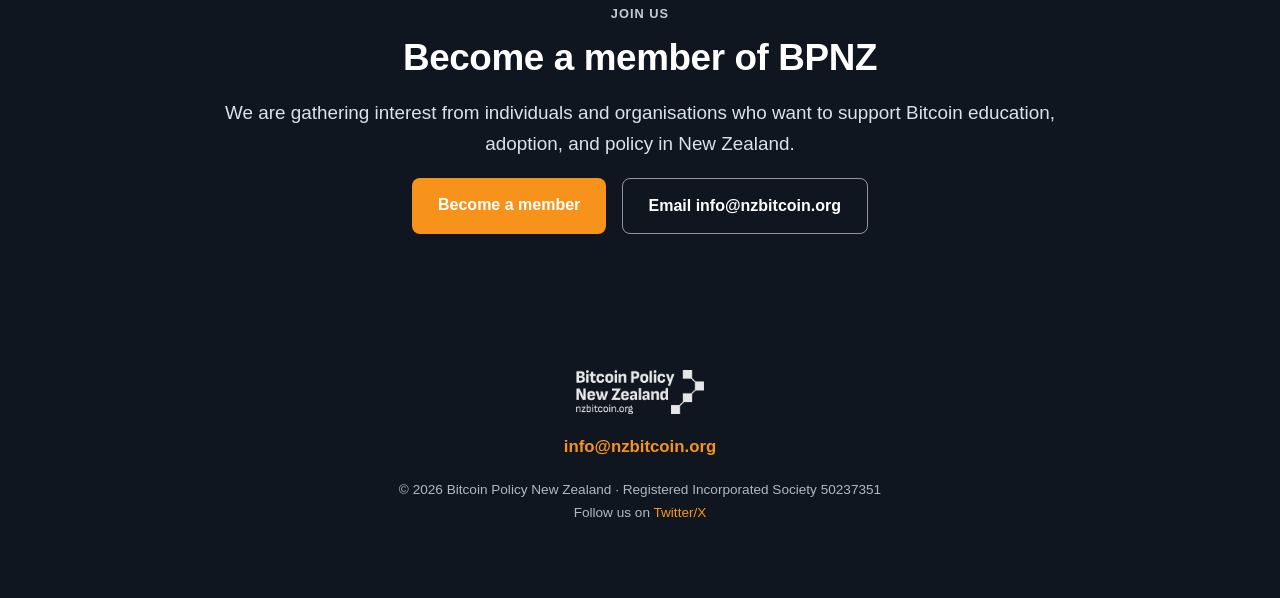
==== commit e9ceb118: "Update index.html" ====
--- a/index.html
+++ b/index.html
@@ -1443,6 +1443,20 @@
       </article>
       <!-- ARTICLE CARD END -->
 
+        <!-- ARTICLE CARD START -->
+      <article class="article-card">
+        <a class="article-thumb" href="files/BPNZ Act Press Release - 27 Aug 26.pdf" target="_blank" rel="noopener">
+          <img src="/bitcoin-payments.jpg" alt="Bitcoin for payments">
+        </a>
+        <div class="article-body">
+          <p class="article-date">27 August 2026</p>
+          <h3>Bitcoin Policy New Zealand welcomes Act’s digital finance plan and its move to make everyday bitcoin payments tax-free</h3>
+          <p>Bitcoin Policy New Zealand (BPNZ) has welcomed the policy paper released today by ACT, Unlocking New Zealand's Digital Economy, describing it as a constructive step toward the clear, predictable rules New Zealanders need to use and hold bitcoin and other digital assets with confidence.</p>
+          <a class="read-more" target="_blank" rel="noopener" href="files/BPNZ Act Press Release - 27 Aug 26.pdf">Read full release →</a>
+        </div>
+      </article>
+      <!-- ARTICLE CARD END -->
+
     </div>
   </div>
 </section>
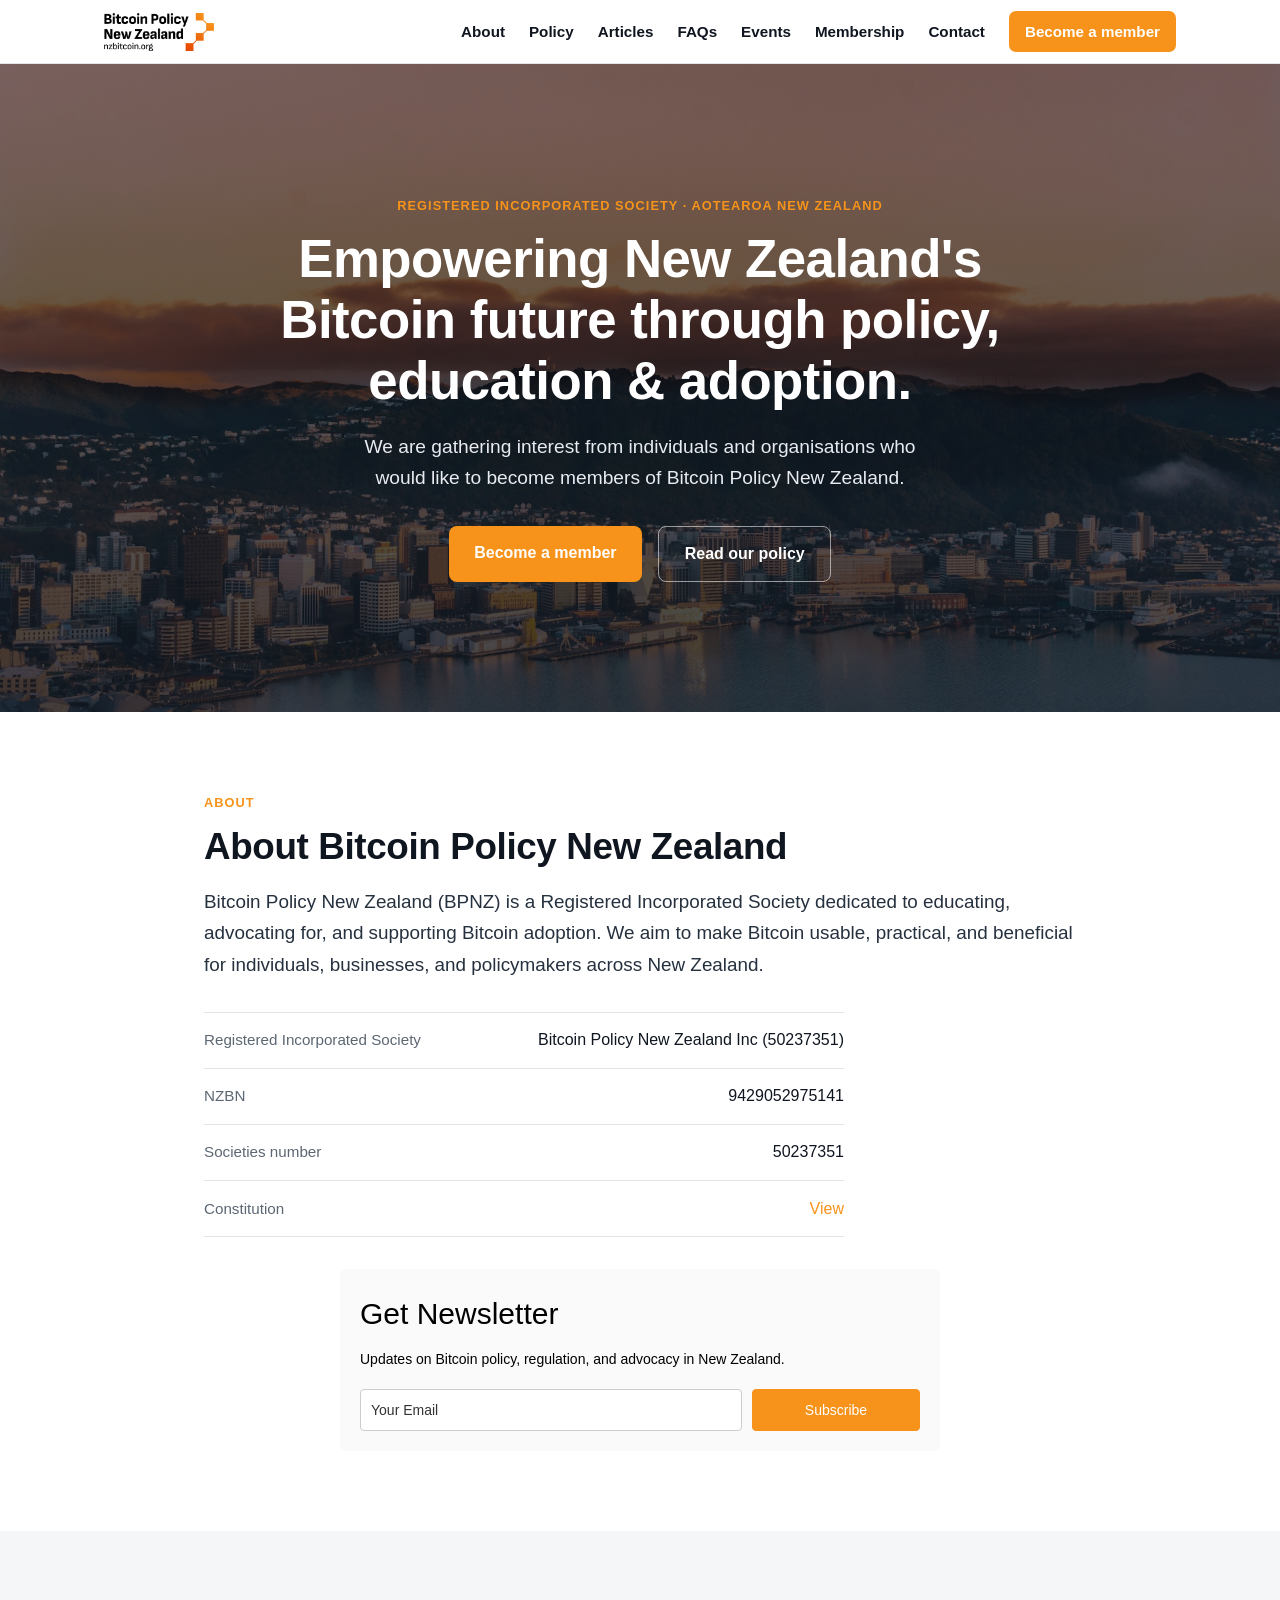
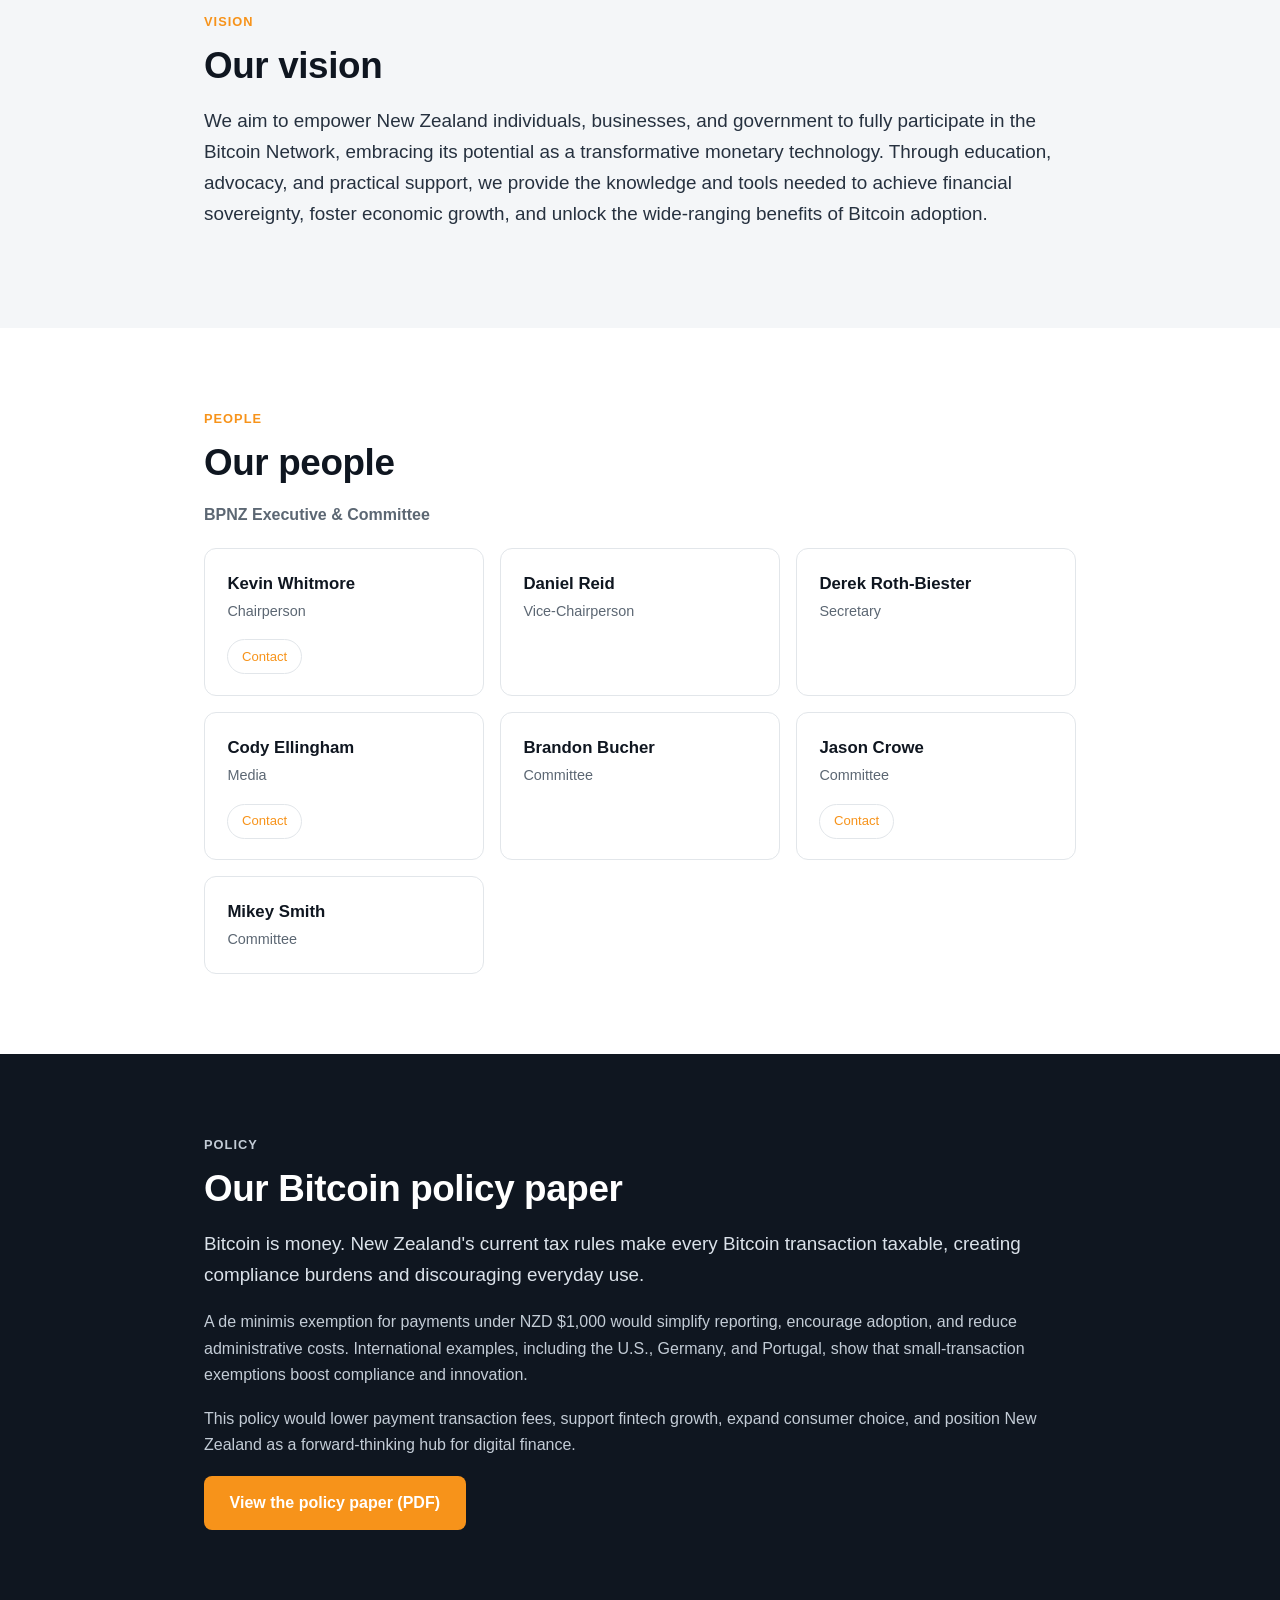
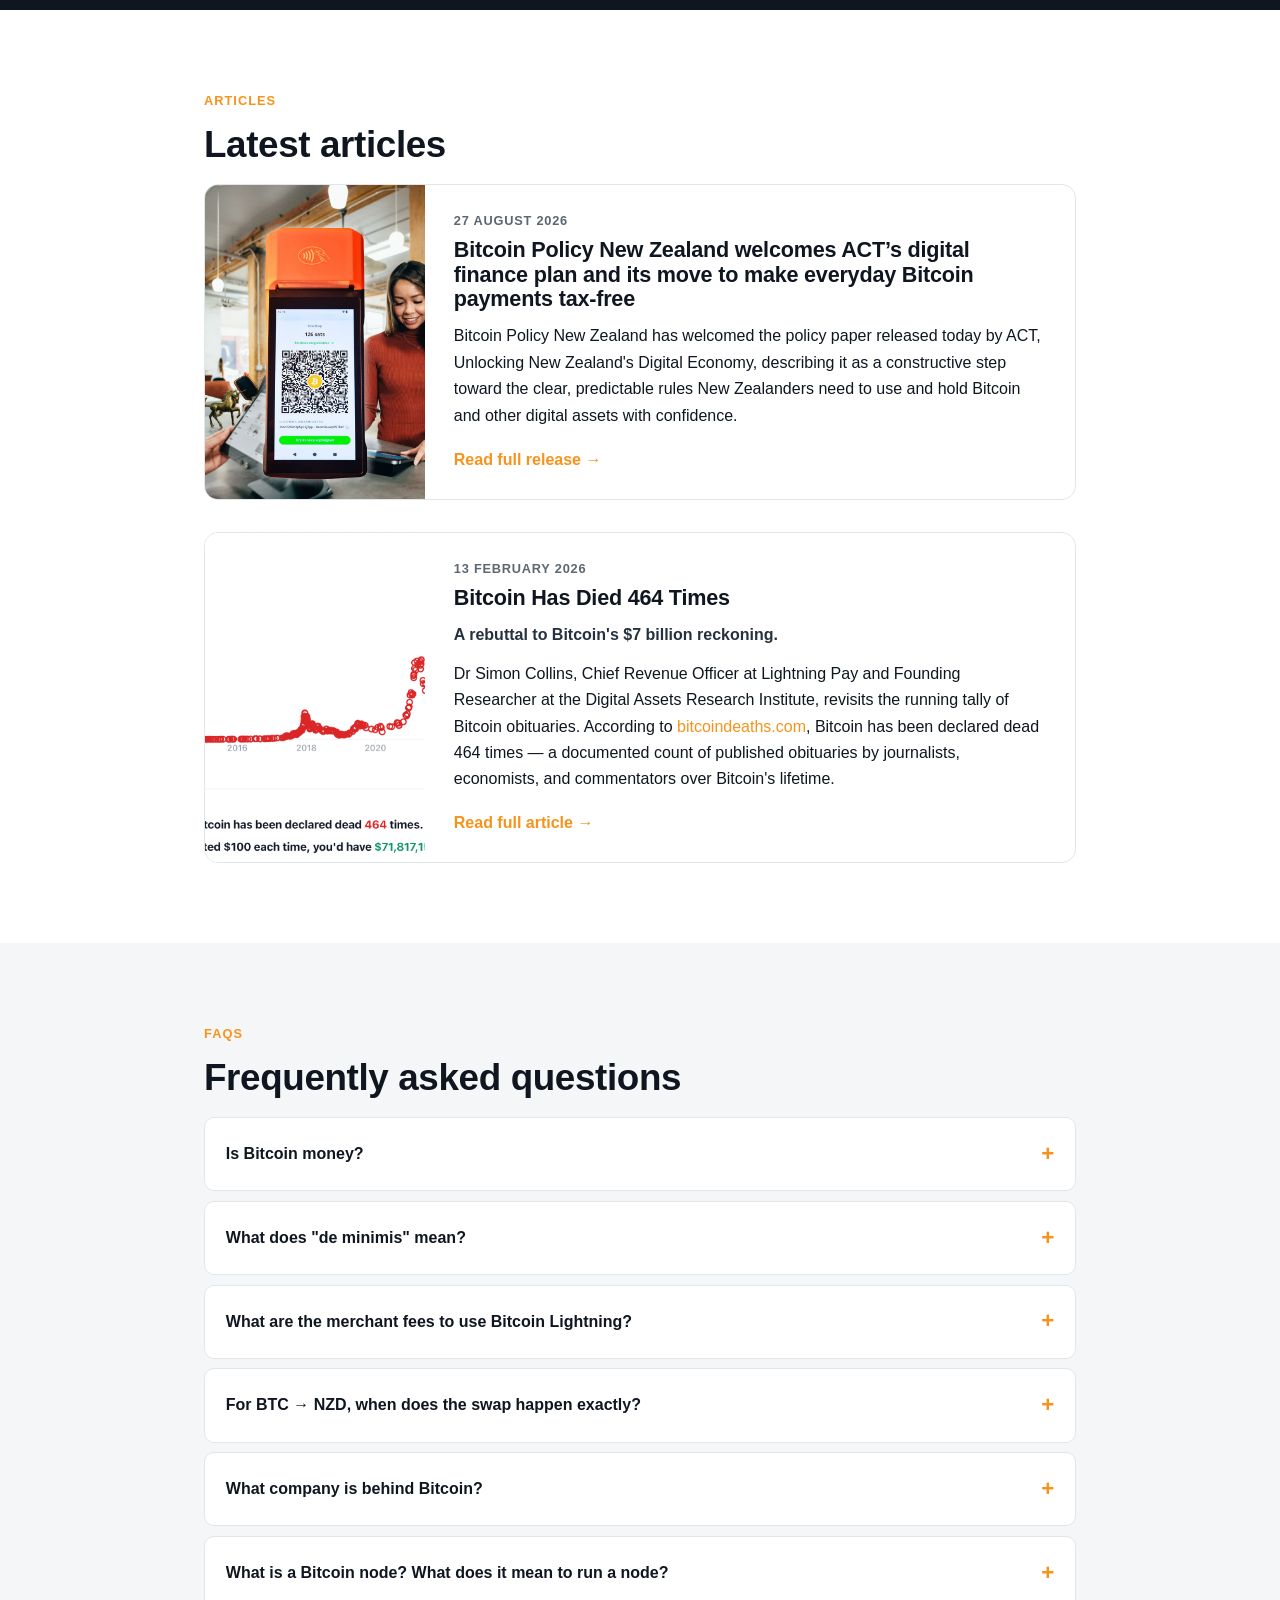
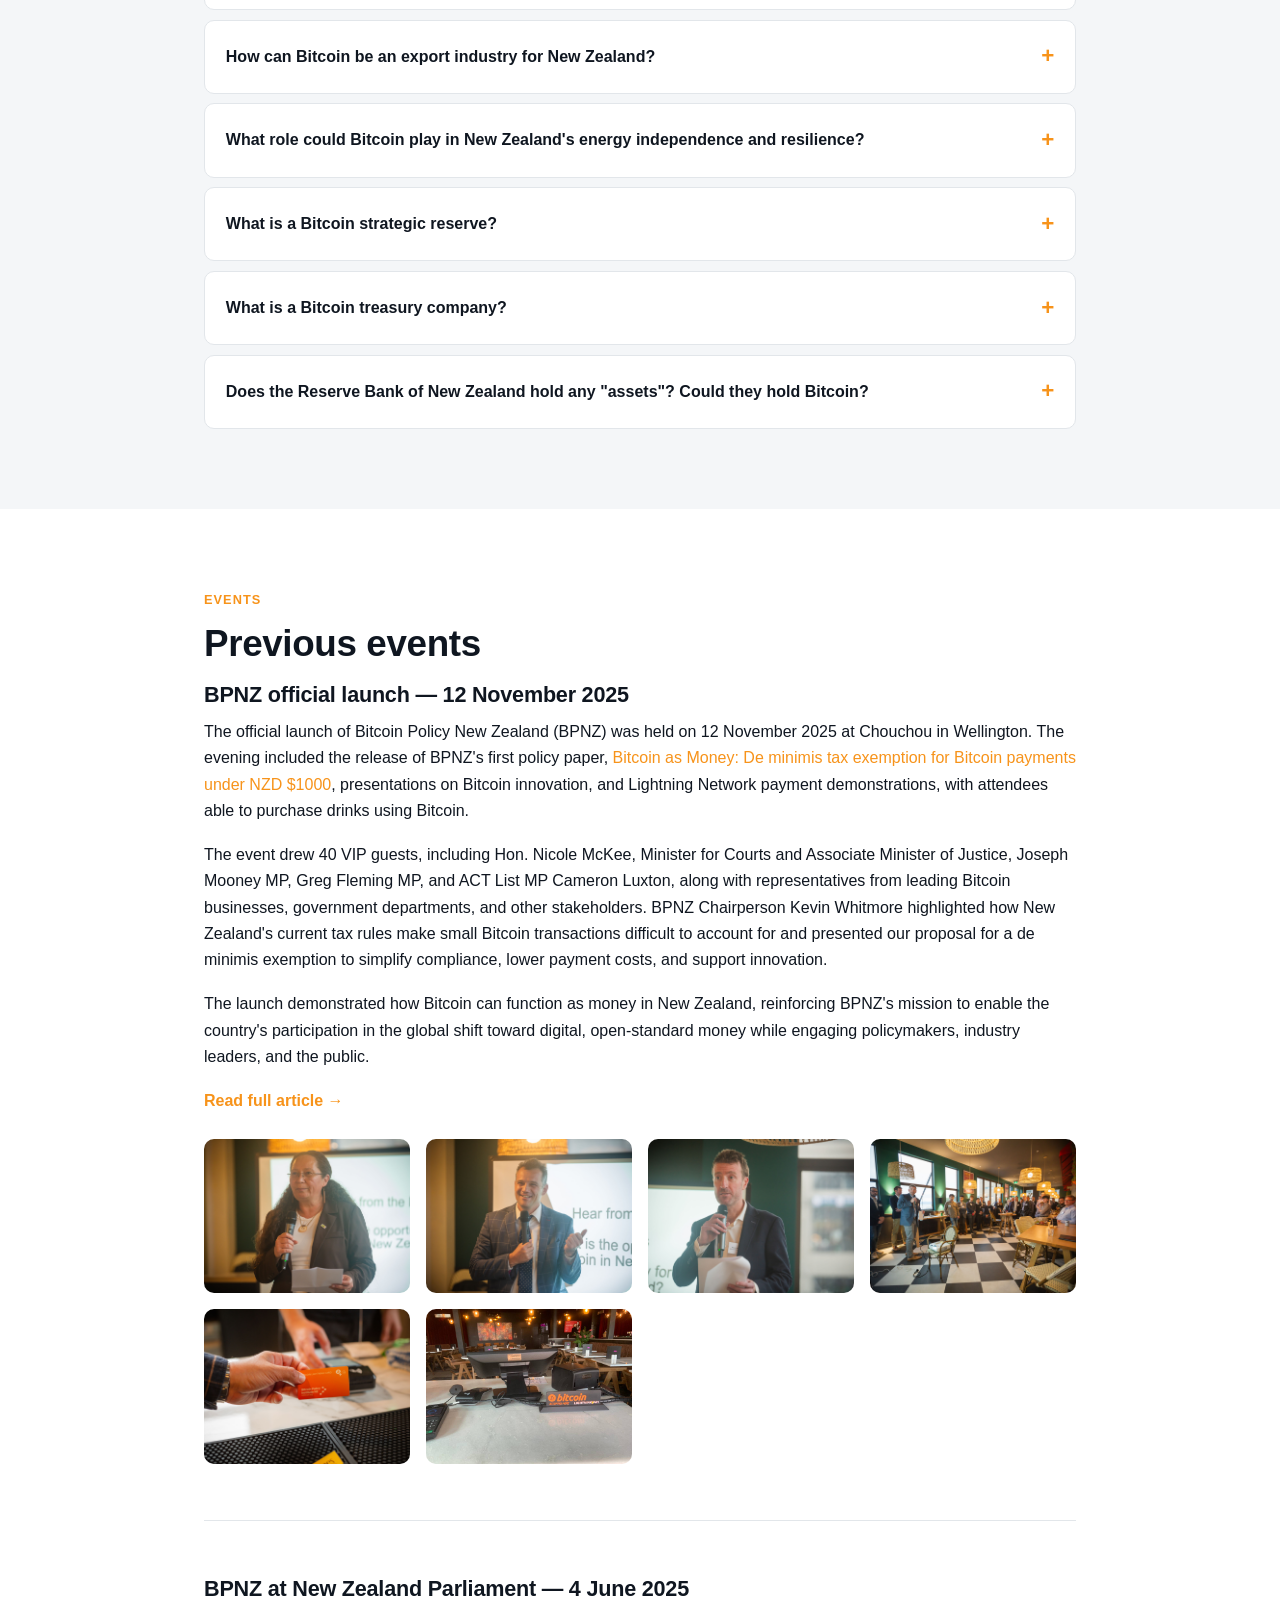
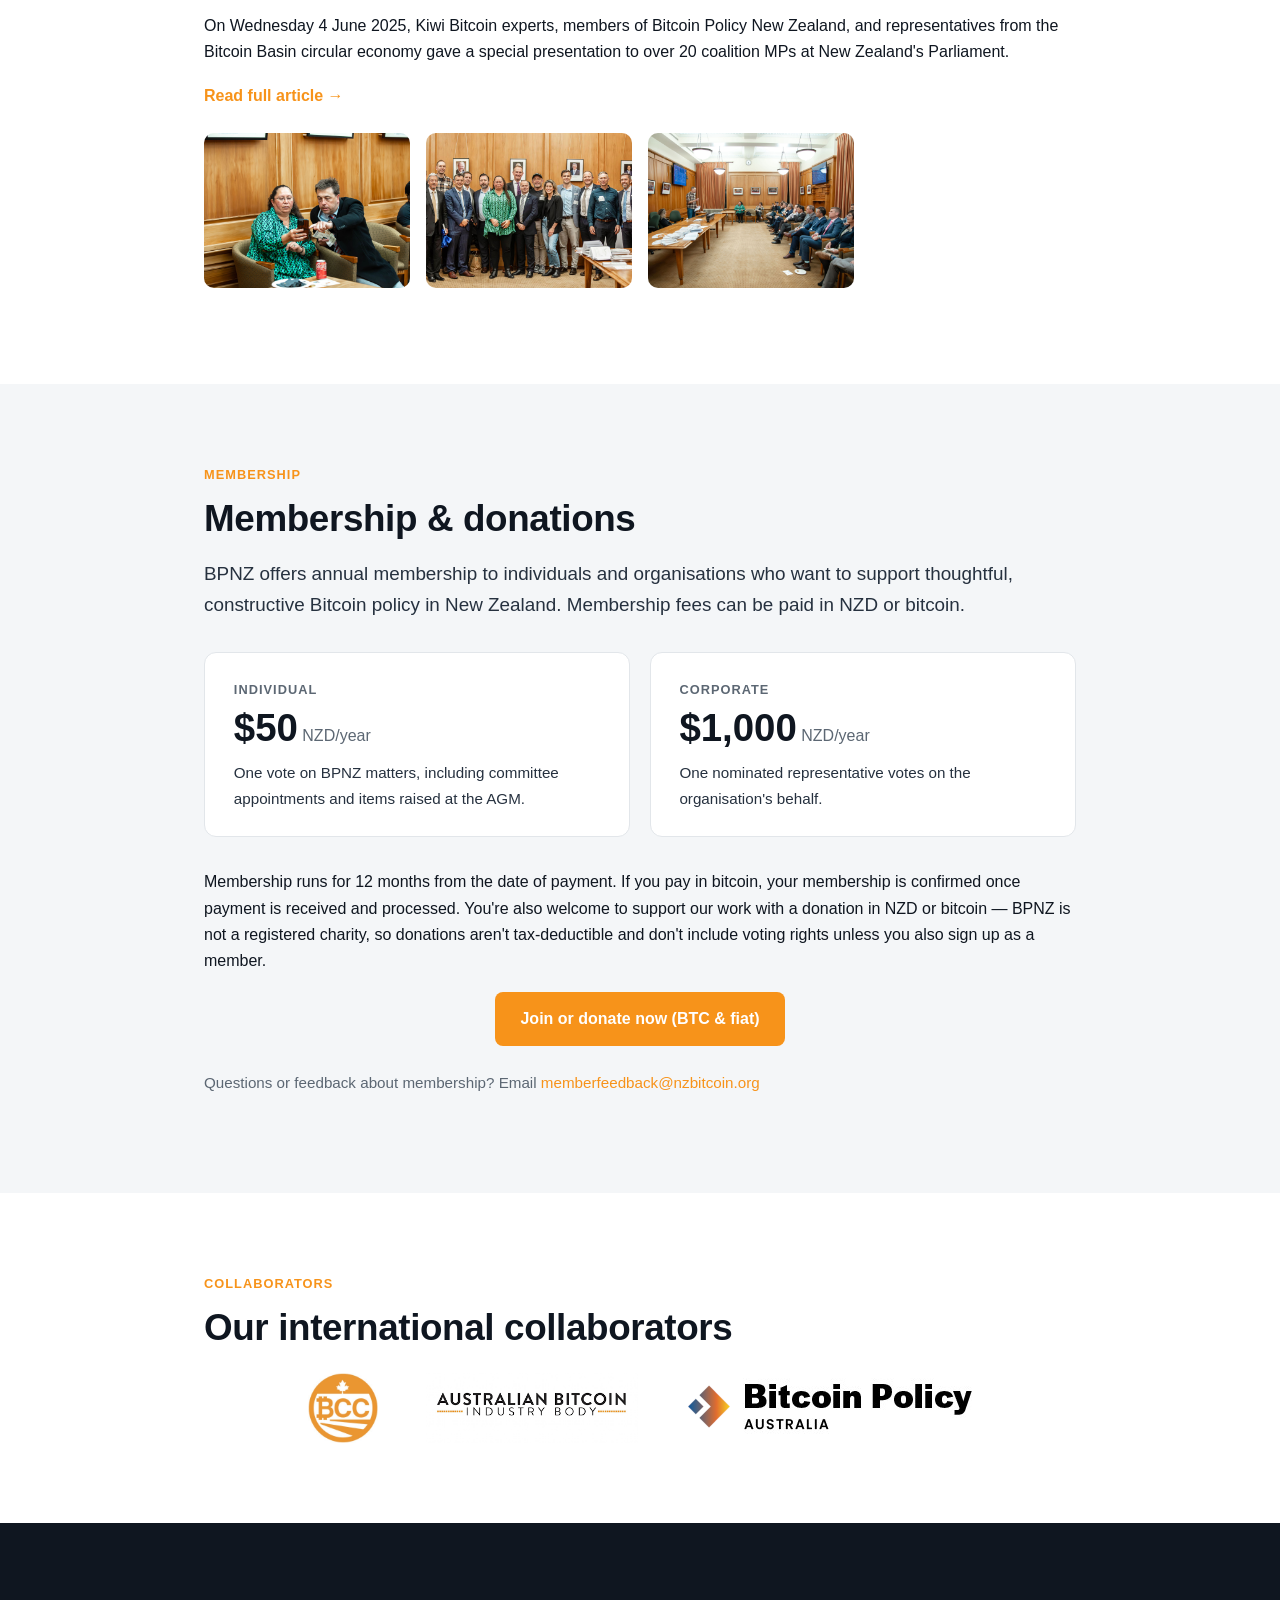
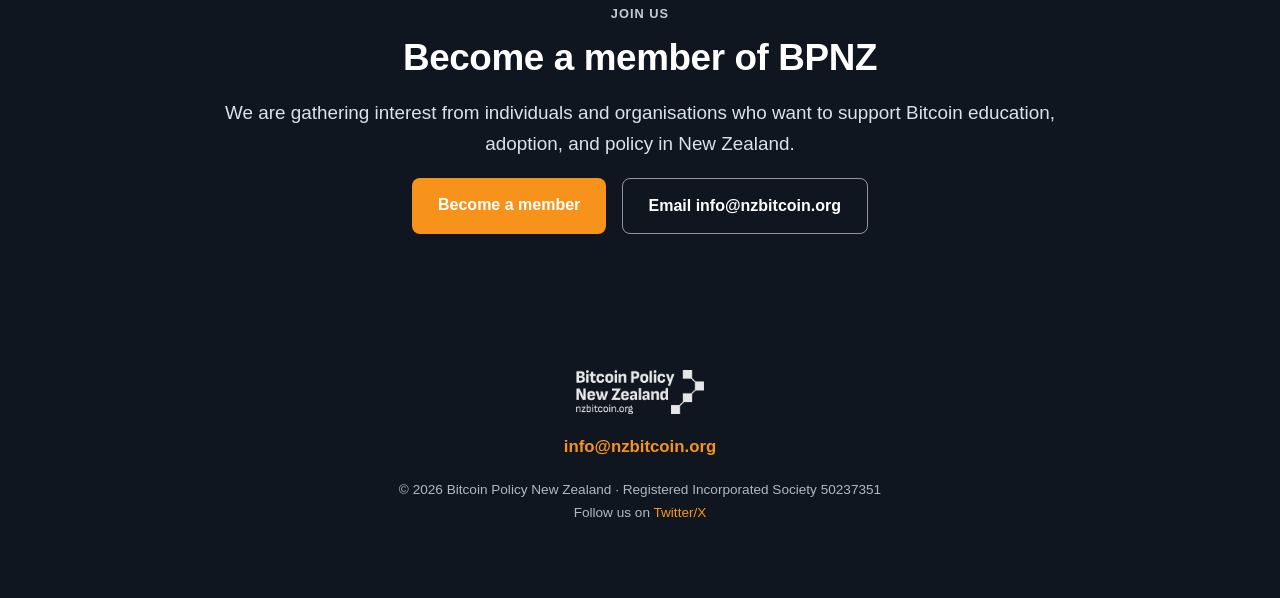
==== commit c3477ad7: "Update index.html" ====
--- a/index.html
+++ b/index.html
@@ -1427,7 +1427,20 @@
     <h2>Latest articles</h2>
 
     <div class="article-list">
-
+       <!-- ARTICLE CARD START -->
+      <article class="article-card">
+        <a class="article-thumb" href="files/BPNZ Act Press Release - 27 Aug 26.pdf" target="_blank" rel="noopener">
+          <img src="/bitcoin-payments.jpg" alt="Bitcoin for payments">
+        </a>
+        <div class="article-body">
+          <p class="article-date">27 August 2026</p>
+          <h3>Bitcoin Policy New Zealand welcomes ACT’s digital finance plan and its move to make everyday Bitcoin payments tax-free</h3>
+          <p>Bitcoin Policy New Zealand has welcomed the policy paper released today by ACT, Unlocking New Zealand's Digital Economy, describing it as a constructive step toward the clear, predictable rules New Zealanders need to use and hold Bitcoin and other digital assets with confidence.</p>
+          <a class="read-more" target="_blank" rel="noopener" href="files/BPNZ Act Press Release - 27 Aug 26.pdf">Read full release →</a>
+        </div>
+      </article>
+      <!-- ARTICLE CARD END -->
+       
       <!-- ARTICLE CARD START -->
       <article class="article-card">
         <a class="article-thumb" href="Bitcoin-Has-Died-464-Times.pdf" target="_blank" rel="noopener">
@@ -1442,21 +1455,6 @@
         </div>
       </article>
       <!-- ARTICLE CARD END -->
-
-        <!-- ARTICLE CARD START -->
-      <article class="article-card">
-        <a class="article-thumb" href="files/BPNZ Act Press Release - 27 Aug 26.pdf" target="_blank" rel="noopener">
-          <img src="/bitcoin-payments.jpg" alt="Bitcoin for payments">
-        </a>
-        <div class="article-body">
-          <p class="article-date">27 August 2026</p>
-          <h3>Bitcoin Policy New Zealand welcomes Act’s digital finance plan and its move to make everyday bitcoin payments tax-free</h3>
-          <p>Bitcoin Policy New Zealand (BPNZ) has welcomed the policy paper released today by ACT, Unlocking New Zealand's Digital Economy, describing it as a constructive step toward the clear, predictable rules New Zealanders need to use and hold bitcoin and other digital assets with confidence.</p>
-          <a class="read-more" target="_blank" rel="noopener" href="files/BPNZ Act Press Release - 27 Aug 26.pdf">Read full release →</a>
-        </div>
-      </article>
-      <!-- ARTICLE CARD END -->
-
     </div>
   </div>
 </section>
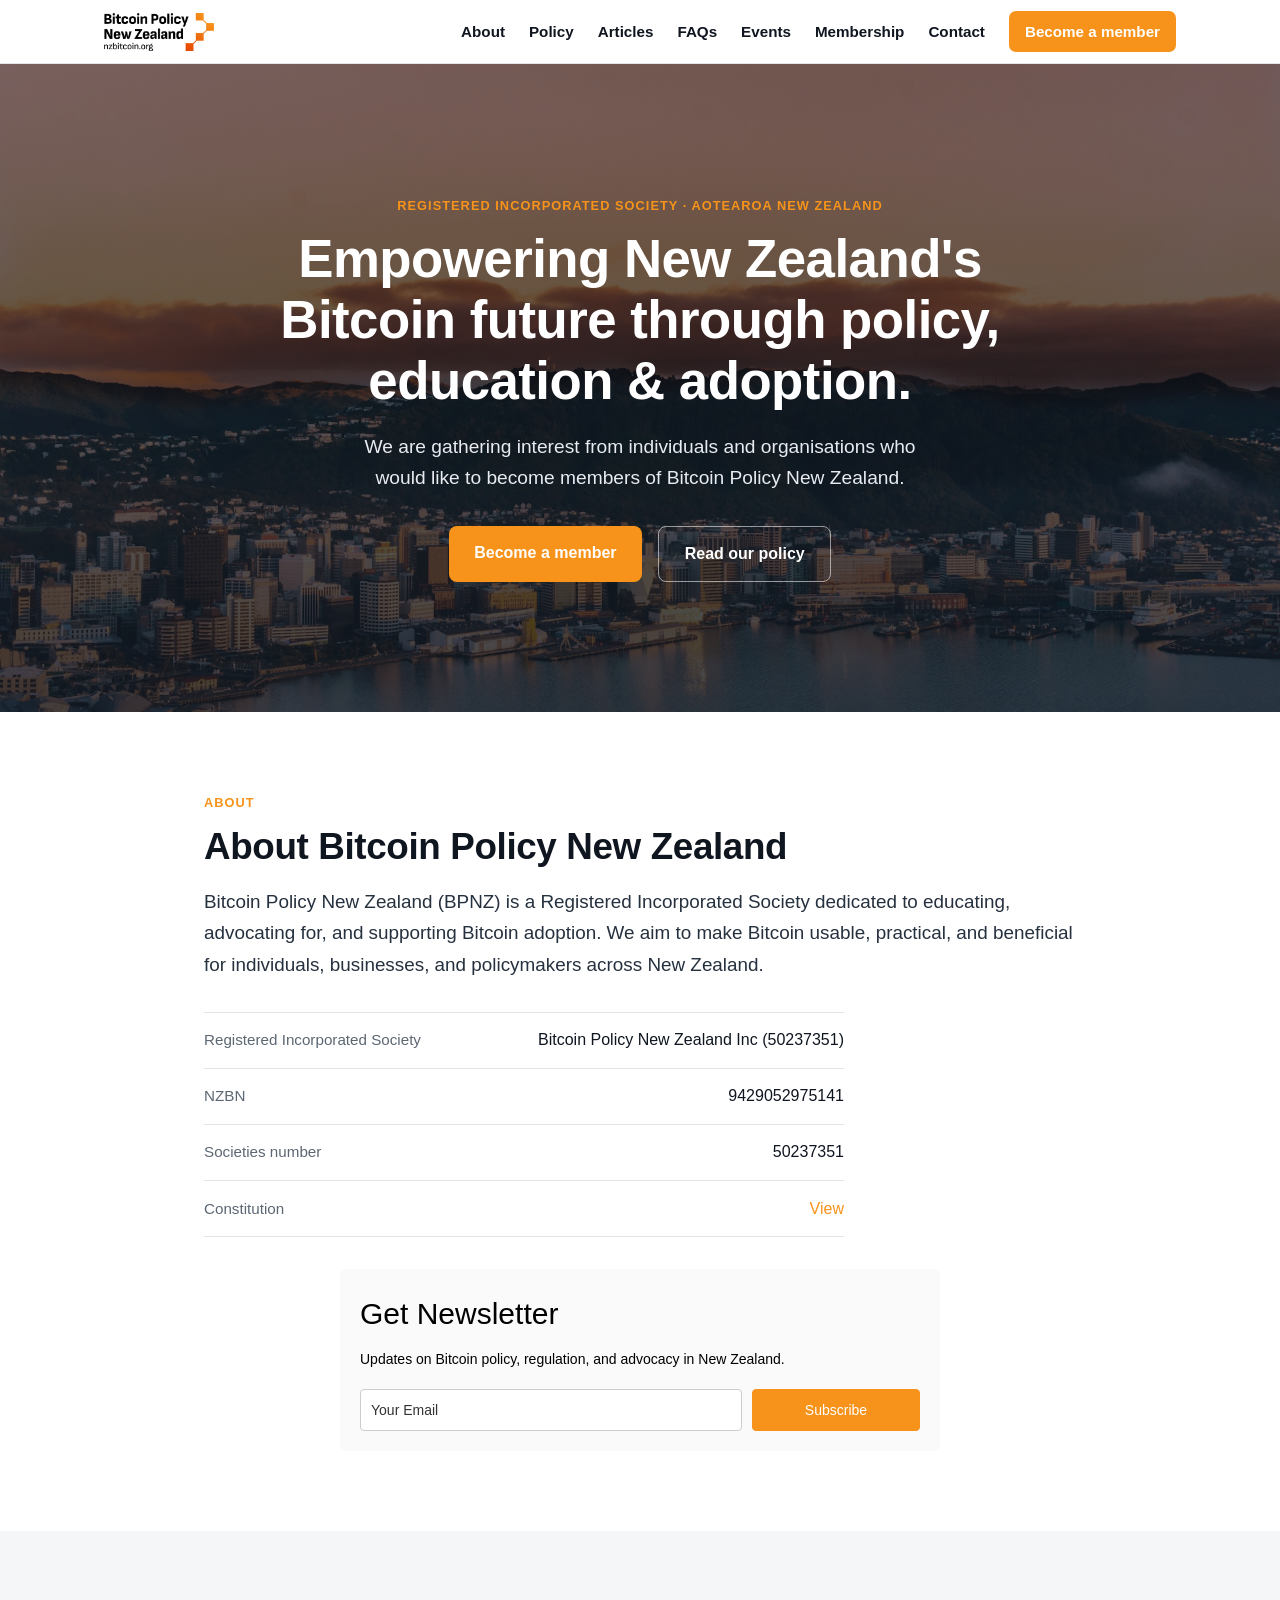
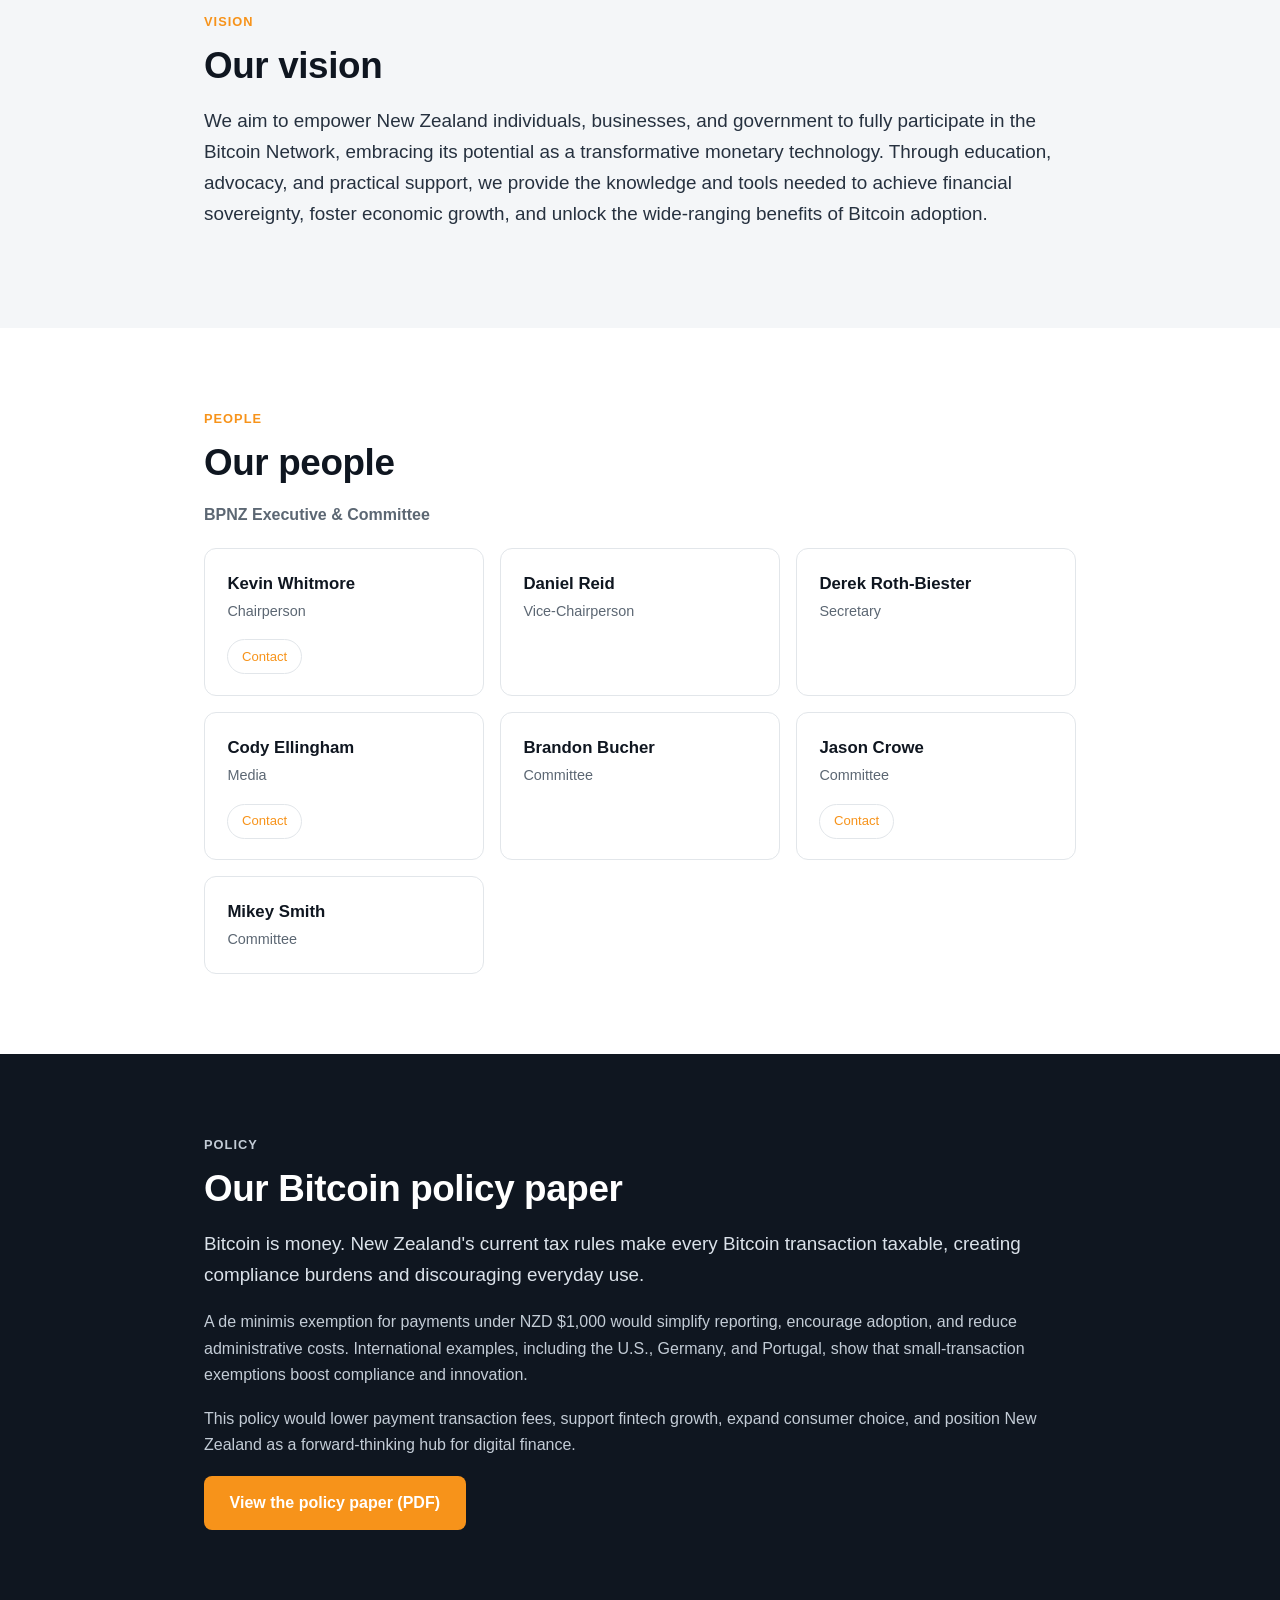
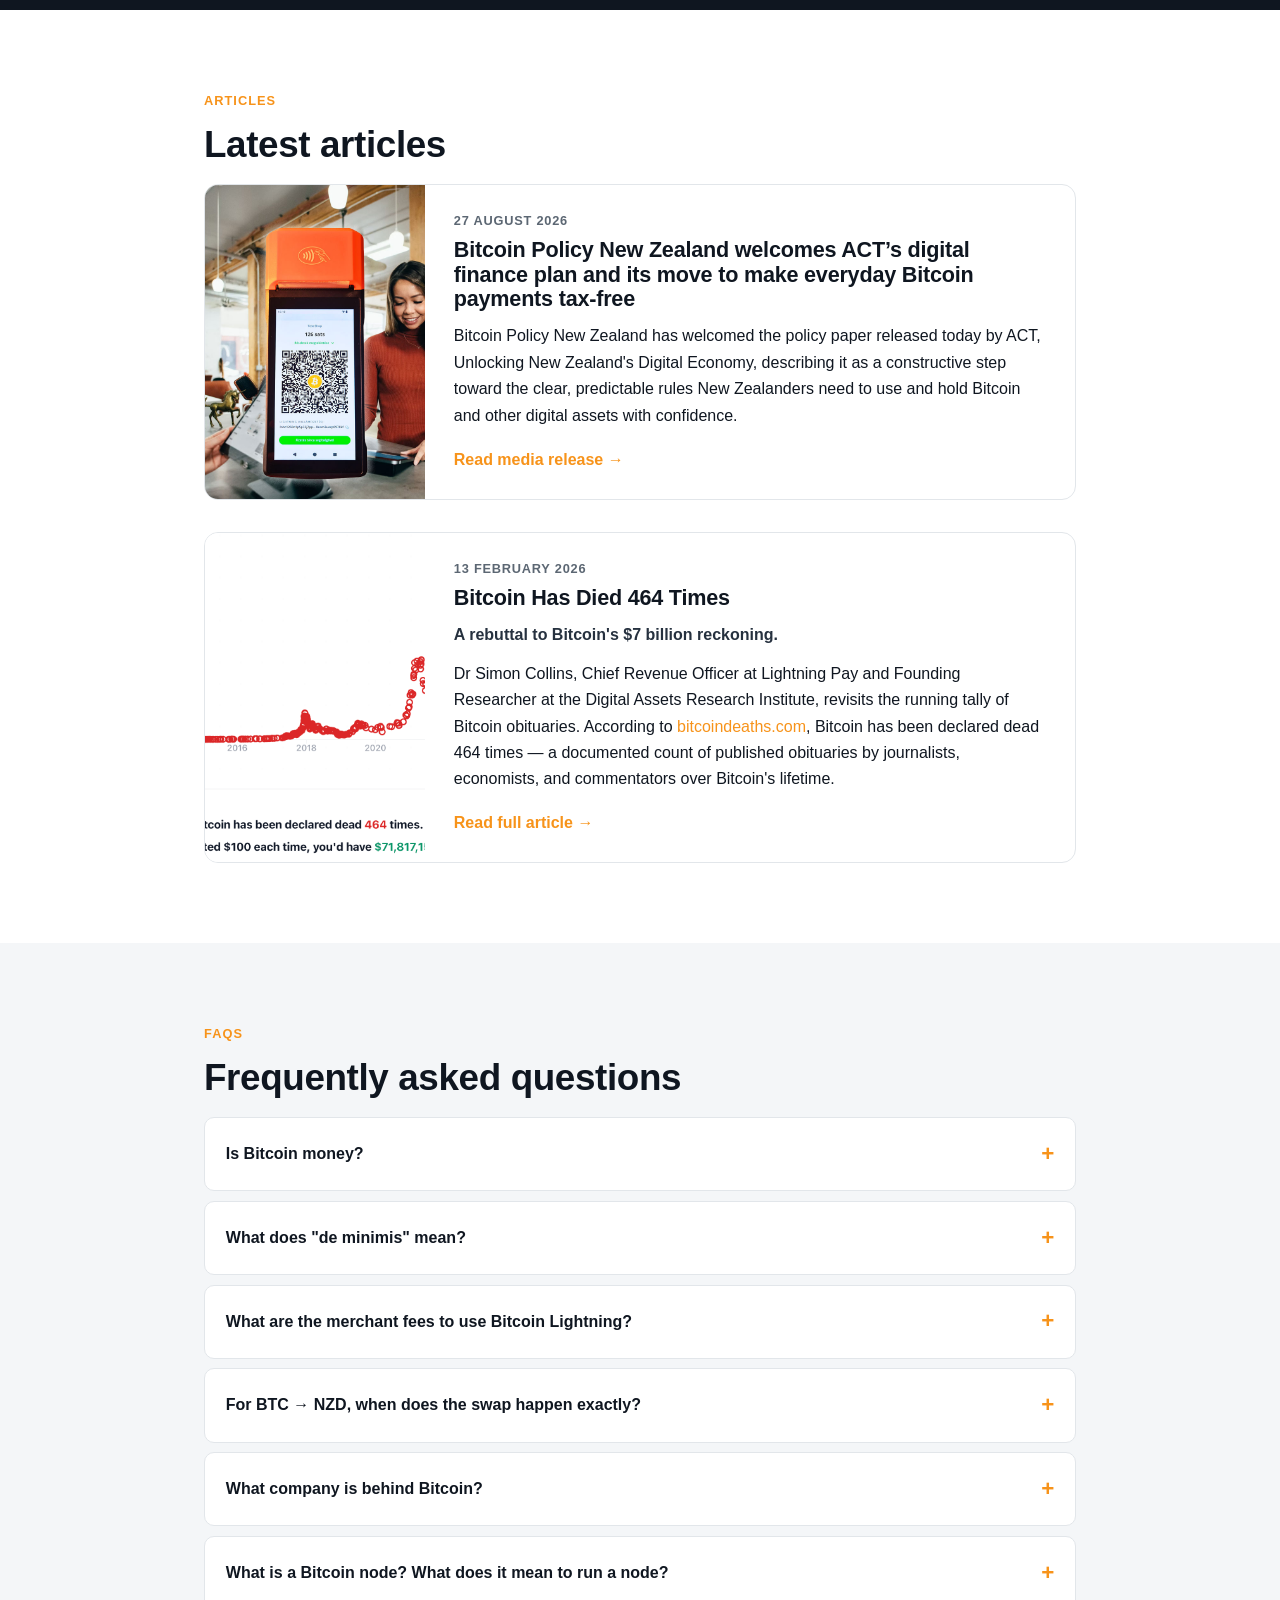
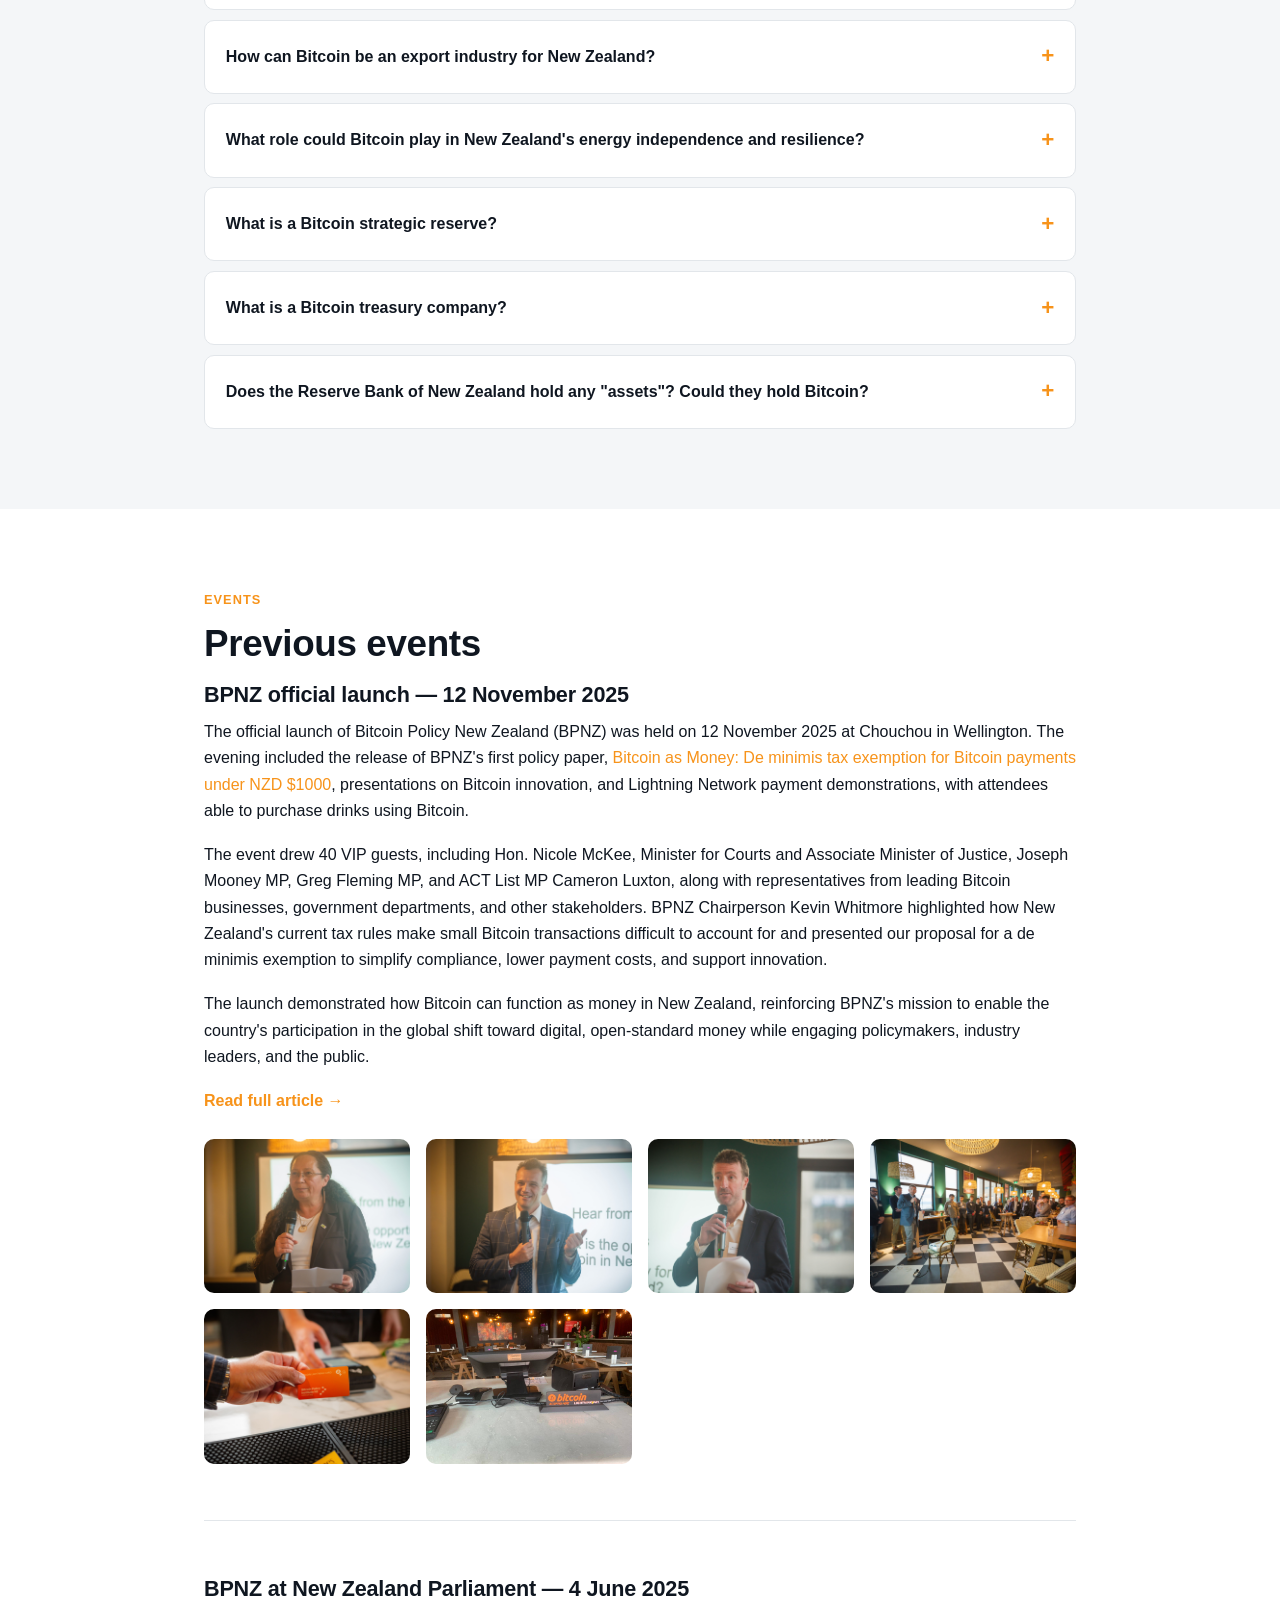
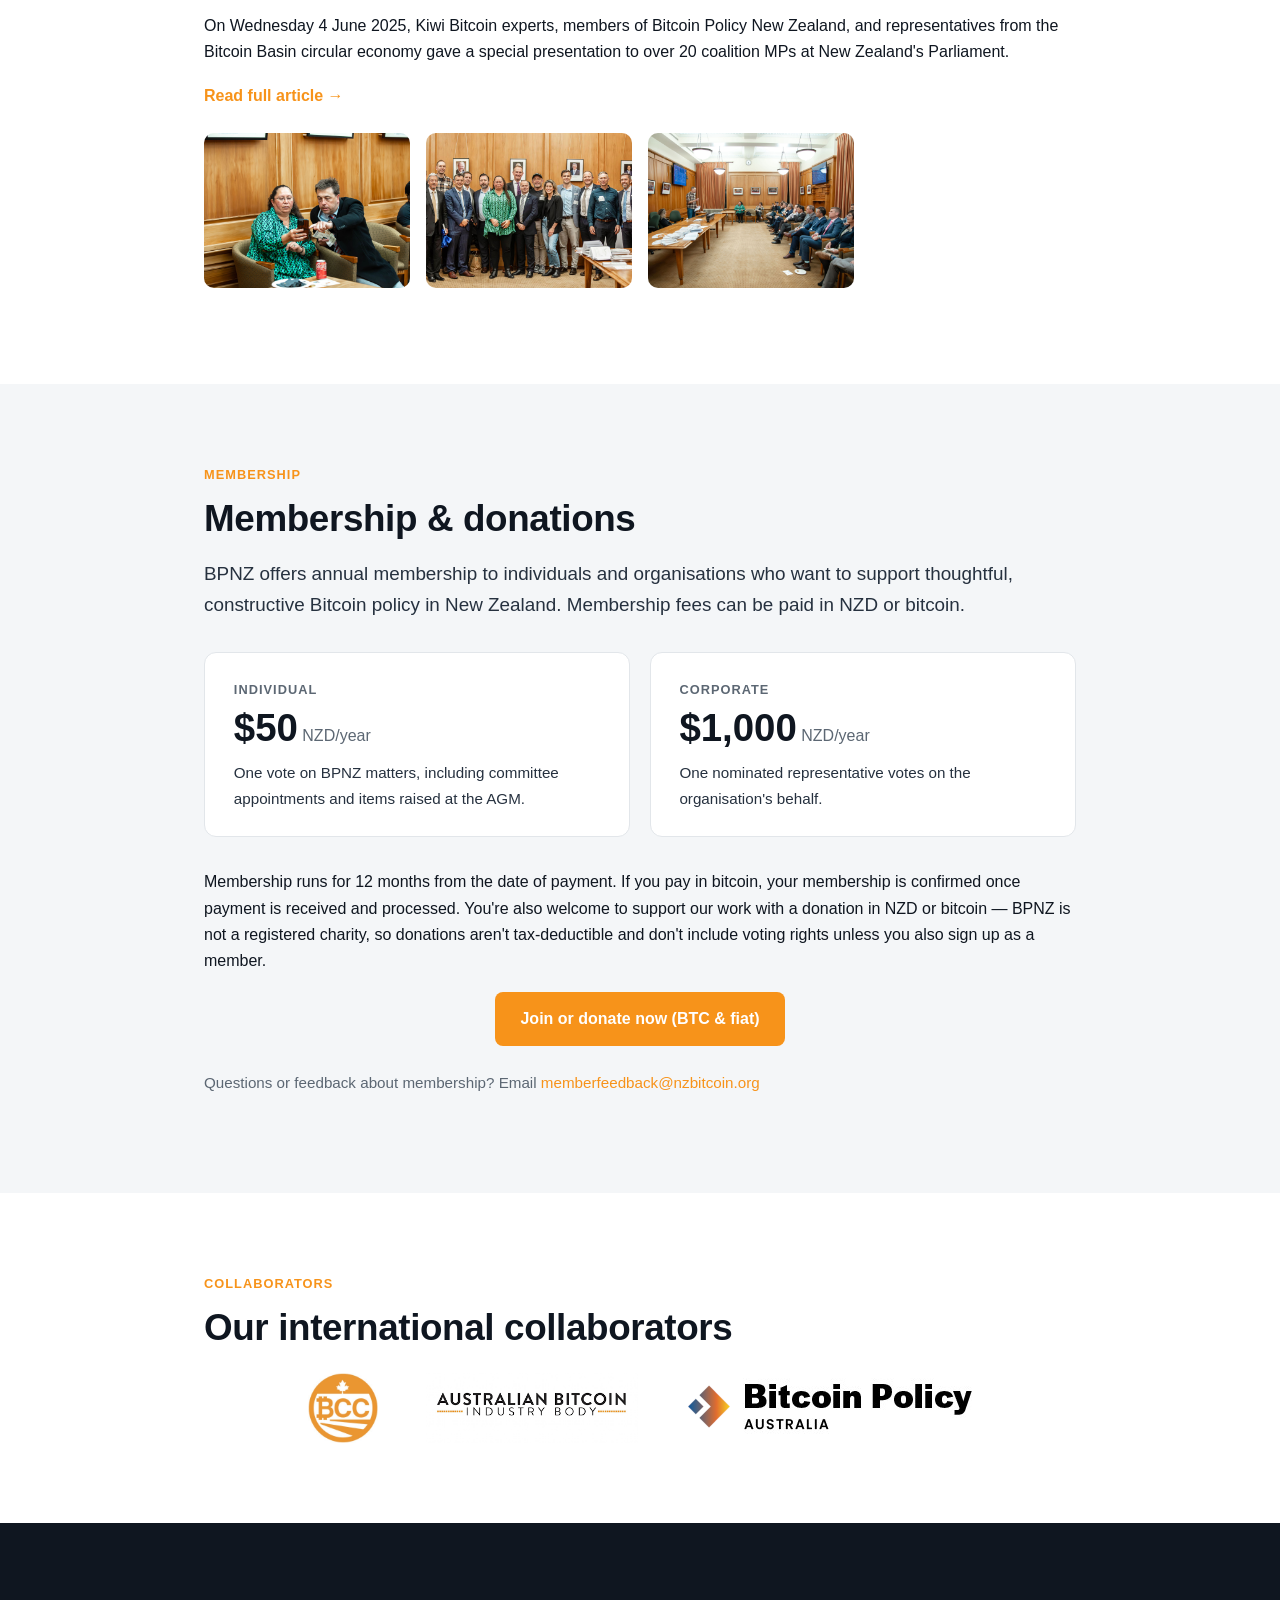
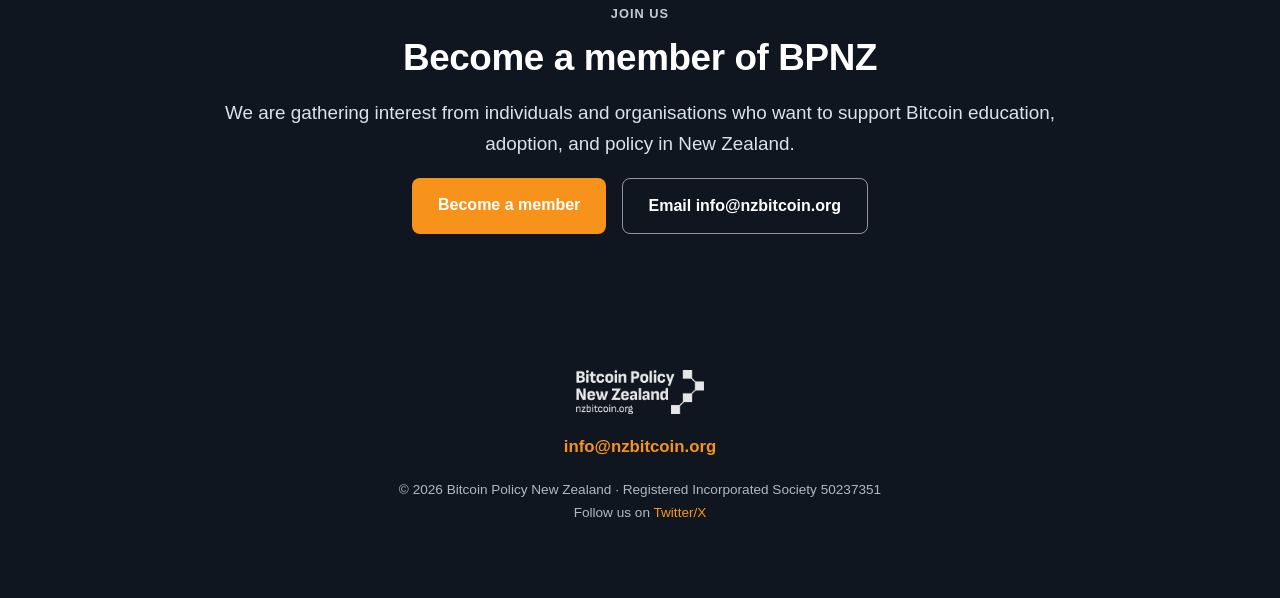
==== commit 56a81ad9: "Update index.html" ====
--- a/index.html
+++ b/index.html
@@ -1436,7 +1436,7 @@
           <p class="article-date">27 August 2026</p>
           <h3>Bitcoin Policy New Zealand welcomes ACT’s digital finance plan and its move to make everyday Bitcoin payments tax-free</h3>
           <p>Bitcoin Policy New Zealand has welcomed the policy paper released today by ACT, Unlocking New Zealand's Digital Economy, describing it as a constructive step toward the clear, predictable rules New Zealanders need to use and hold Bitcoin and other digital assets with confidence.</p>
-          <a class="read-more" target="_blank" rel="noopener" href="files/BPNZ Act Press Release - 27 Aug 26.pdf">Read full release →</a>
+          <a class="read-more" target="_blank" rel="noopener" href="files/BPNZ Act Press Release - 27 Aug 26.pdf">Read media release →</a>
         </div>
       </article>
       <!-- ARTICLE CARD END -->
